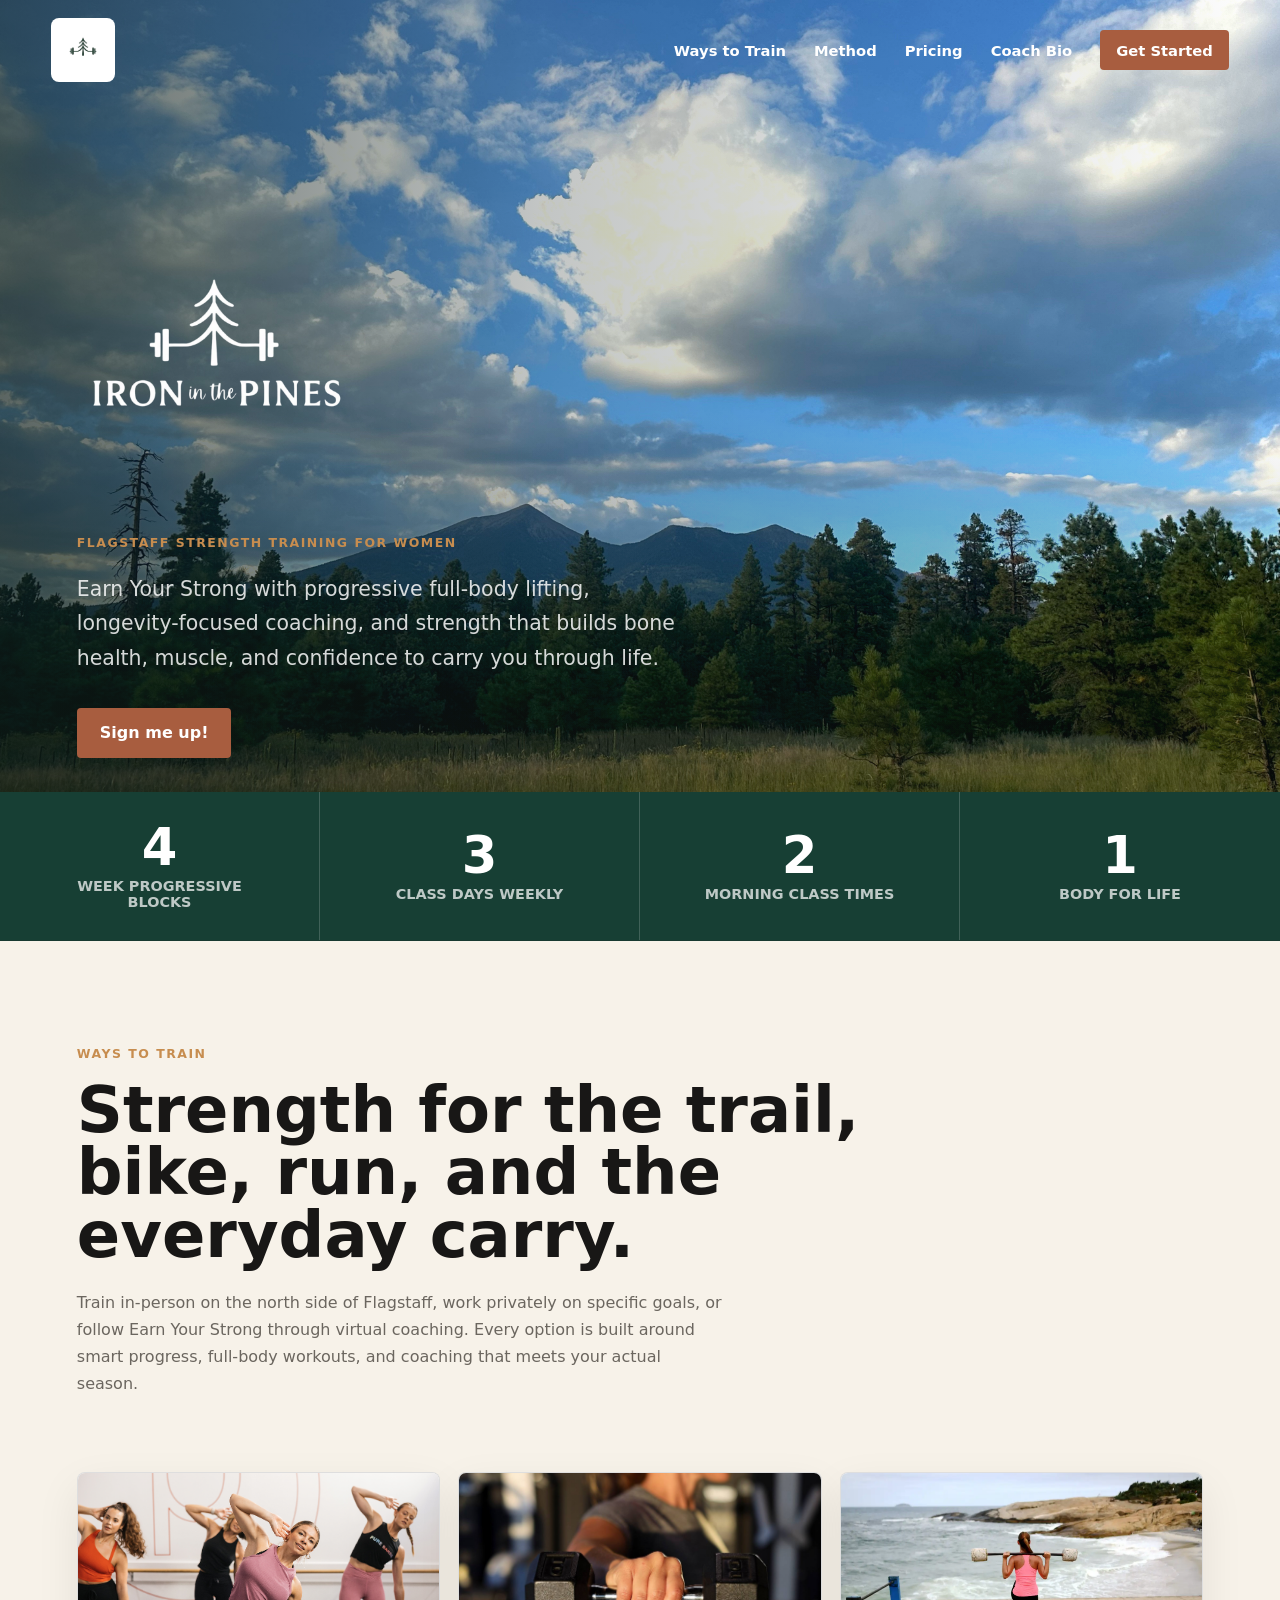
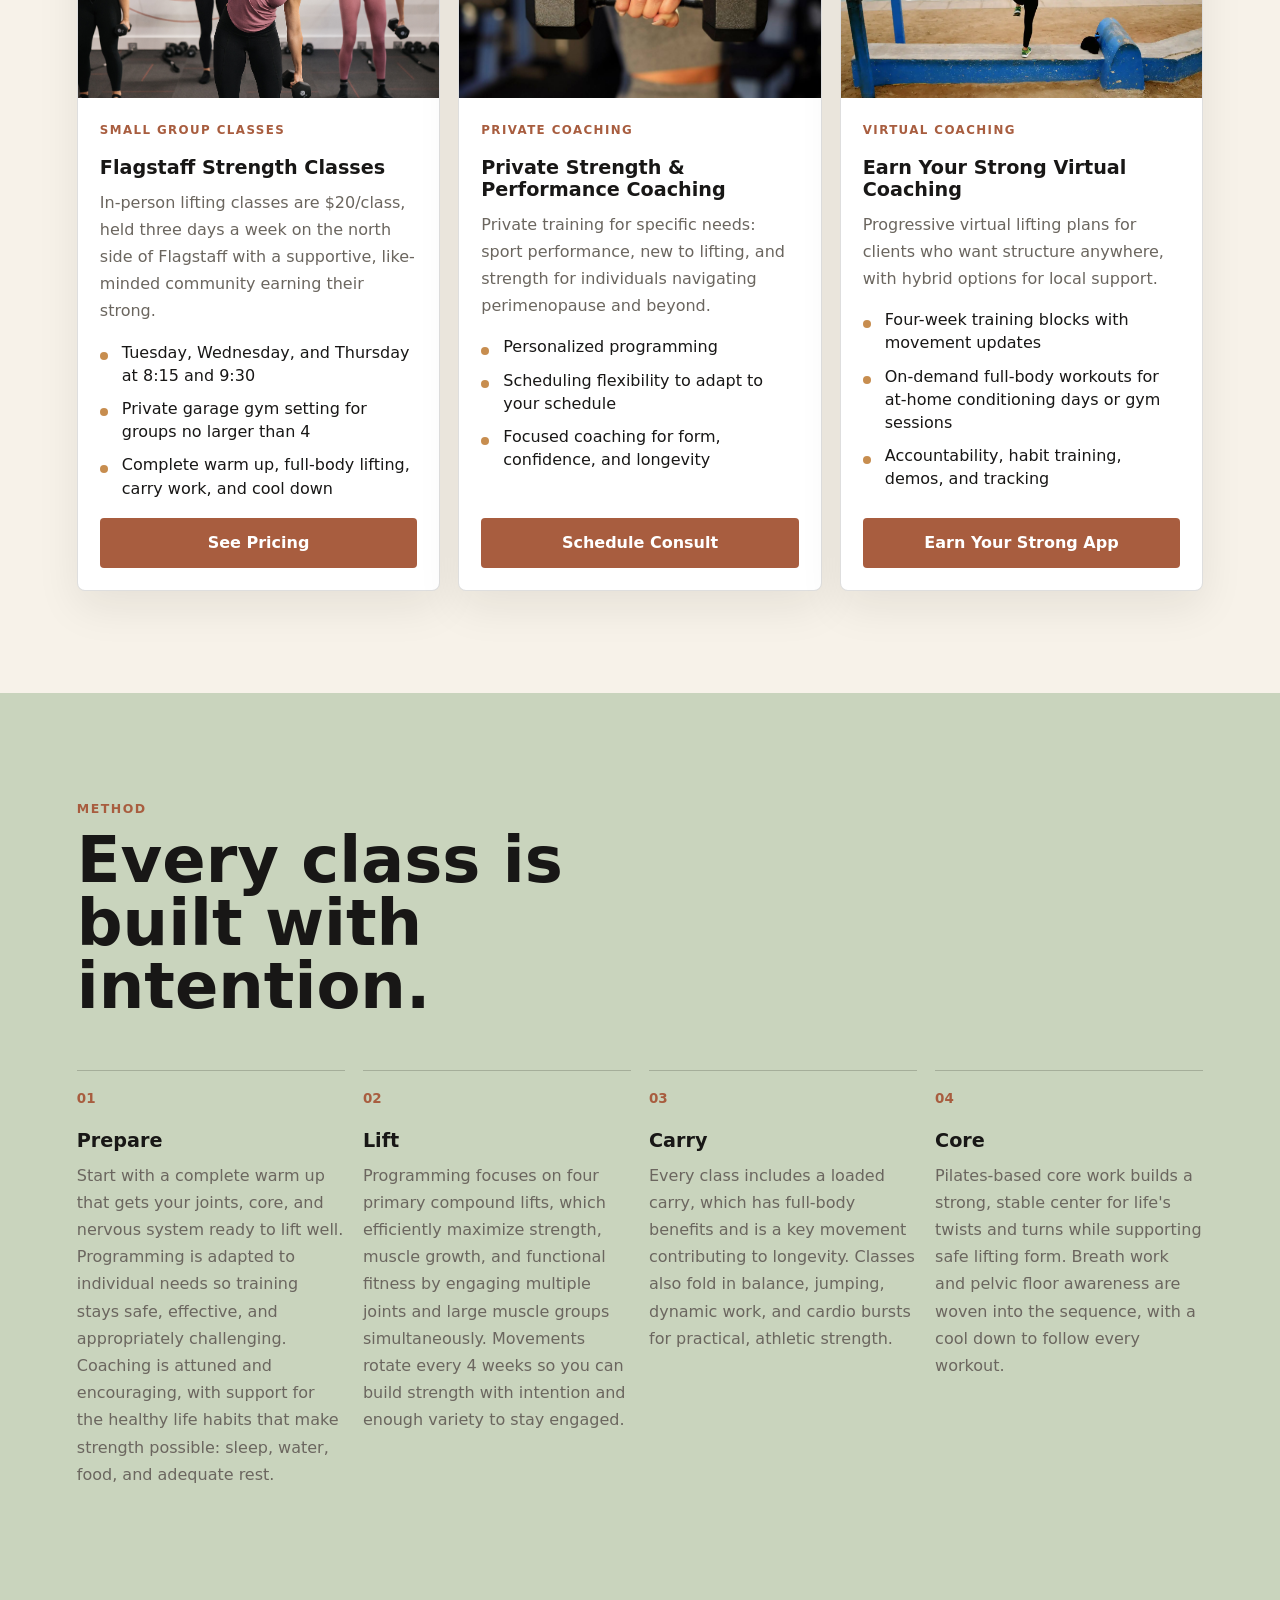
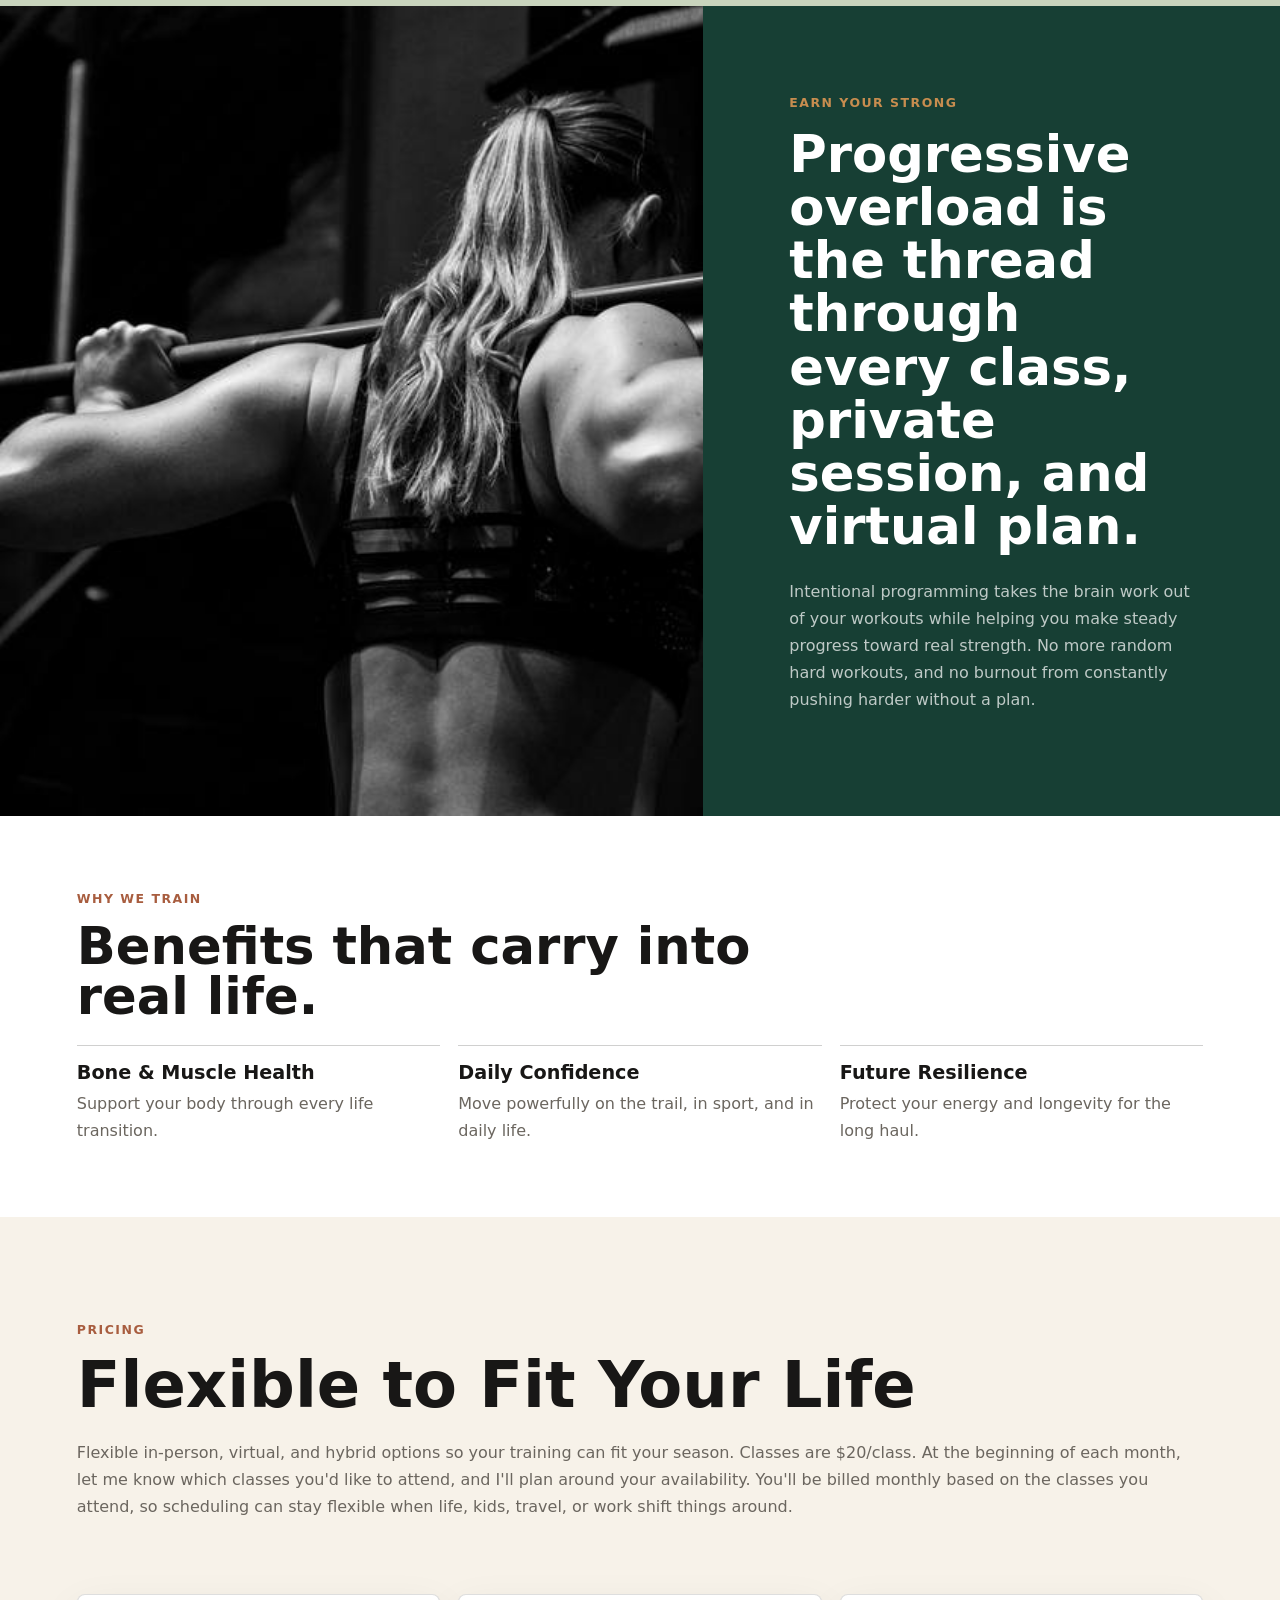
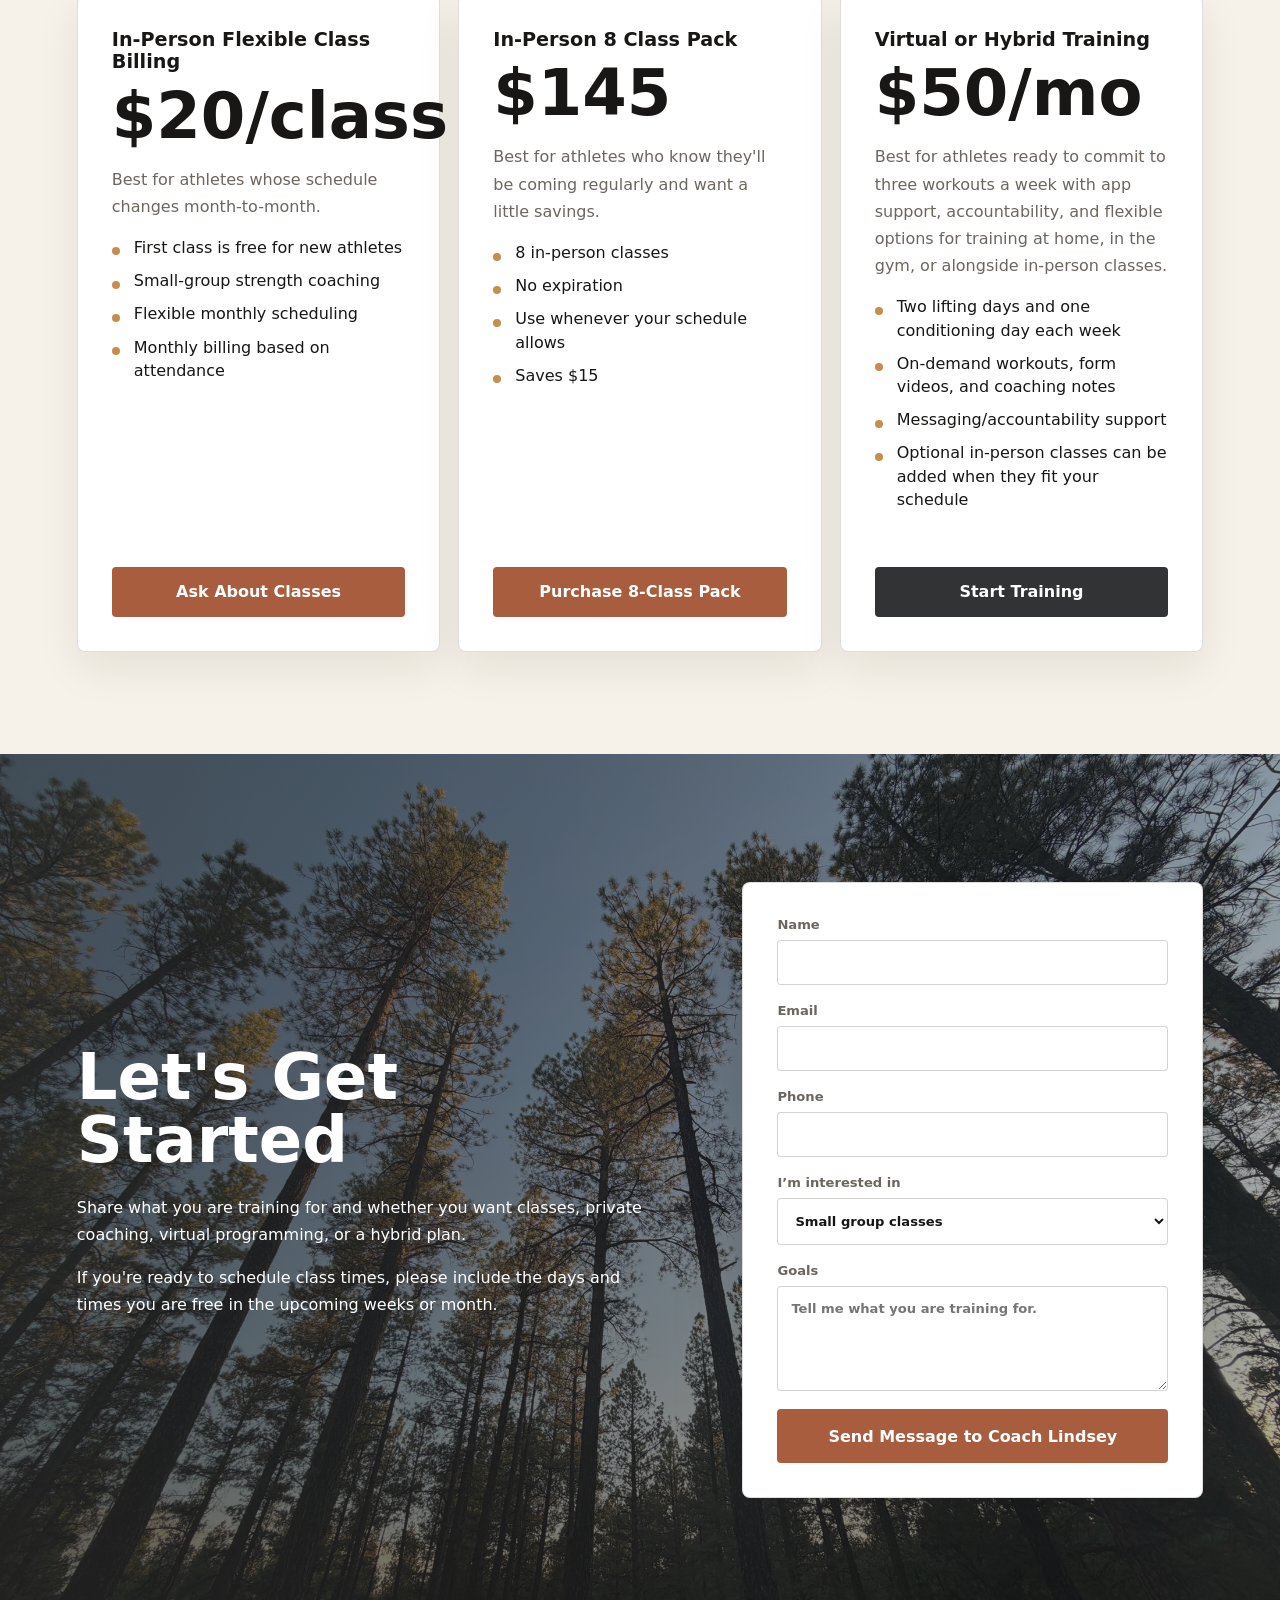
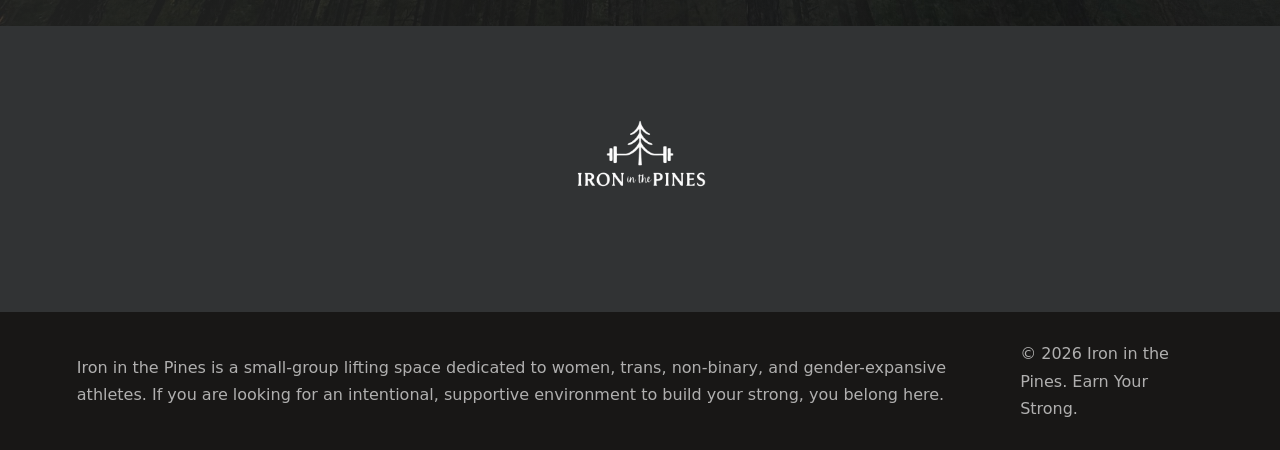
==== index.html @ dd068f37 "Add files via upload" ====
<!doctype html>
<html lang="en">
  <head>
    <meta charset="utf-8">
    <meta name="viewport" content="width=device-width, initial-scale=1">
    <title>Iron in the Pines | Earn Your Strong</title>
    <meta
      name="description"
      content="Flagstaff strength training for women, mountain bikers, runners, and outdoor athletes. In-person classes, private coaching, and Earn Your Strong virtual coaching."
    >
    <link rel="icon" type="image/png" href="assets/favicon-iron-pines.png">
    <link rel="apple-touch-icon" href="assets/favicon-iron-pines.png">
    <link rel="preconnect" href="https://images.unsplash.com">
    <link rel="stylesheet" href="styles.css?v=20260614-whytrain">
  </head>
  <body>
    <header class="site-header" data-header>
      <a class="brand" href="#home" aria-label="Iron in the Pines home">
        <img class="brand-logo" src="assets/iron-pines-icon-green.png" alt="Iron in the Pines">
      </a>
      <button class="nav-toggle" type="button" aria-label="Open navigation" aria-expanded="false" data-nav-toggle>
        <span></span>
        <span></span>
      </button>
      <nav class="site-nav" data-nav>
        <a href="#programs">Ways to Train</a>
        <a href="#method">Method</a>
        <a href="#pricing">Pricing</a>
        <a href="coach.html">Coach Bio</a>
        <a class="nav-cta" href="#contact">Get Started</a>
      </nav>
    </header>

    <main id="home">
      <section class="hero">
        <div class="hero-media" role="img" aria-label="Mt Humphreys and pine trees near Flagstaff"></div>
        <div class="hero-overlay"></div>
        <div class="hero-content">
          <h1 class="hero-wordmark">
            <img src="assets/iron-pines-full-white.png" alt="Iron in the Pines">
          </h1>
          <p class="eyebrow hero-tagline">Flagstaff Strength Training for Women</p>
          <p class="hero-copy">
            Earn Your Strong with progressive full-body lifting, longevity-focused coaching, and strength that builds bone health, muscle, and confidence to carry you through life.
          </p>
          <div class="hero-actions" aria-label="Primary actions">
            <a class="button button-primary" href="#contact">Sign me up!</a>
          </div>
        </div>
      </section>

      <section class="intro-band" aria-label="Training focus">
        <div>
          <span class="metric">4</span>
          <span class="metric-label">week progressive blocks</span>
        </div>
        <div>
          <span class="metric">3</span>
          <span class="metric-label">class days weekly</span>
        </div>
        <div>
          <span class="metric">2</span>
          <span class="metric-label">morning class times</span>
        </div>
        <div>
          <span class="metric">1</span>
          <span class="metric-label">body for life</span>
        </div>
      </section>

      <section class="section section-split" id="programs">
        <div class="section-copy">
          <p class="eyebrow">Ways to Train</p>
          <h2>Strength for the trail, bike, run, and the everyday carry.</h2>
          <p>
            Train in-person on the north side of Flagstaff, work privately on specific goals, or follow Earn Your Strong through virtual coaching. Every option is built around smart progress, full-body workouts, and coaching that meets your actual season.
          </p>
        </div>
        <div class="program-grid">
          <article class="program-card">
            <img class="image-small-class" src="assets/small-class.png" alt="Women doing a small group dumbbell strength class">
            <div class="program-card-body">
              <p class="program-type">Small group classes</p>
              <h3>Flagstaff Strength Classes</h3>
              <p>In-person lifting classes are $20/class, held three days a week on the north side of Flagstaff with a supportive, like-minded community earning their strong.</p>
              <ul>
                <li>Tuesday, Wednesday, and Thursday at 8:15 and 9:30</li>
                <li>Private garage gym setting for groups no larger than 4</li>
                <li>Complete warm up, full-body lifting, carry work, and cool down</li>
              </ul>
              <div class="card-actions">
                <a class="button button-primary" href="#pricing">See Pricing</a>
              </div>
            </div>
          </article>
          <article class="program-card">
            <img class="image-coaching" src="assets/woman-dumbbell.jpg" alt="Woman holding a dumbbell during strength training">
            <div class="program-card-body">
              <p class="program-type">Private coaching</p>
              <h3>Private Strength & Performance Coaching</h3>
              <p>Private training for specific needs: sport performance, new to lifting, and strength for individuals navigating perimenopause and beyond.</p>
              <ul>
                <li>Personalized programming</li>
                <li>Scheduling flexibility to adapt to your schedule</li>
                <li>Focused coaching for form, confidence, and longevity</li>
              </ul>
              <div class="card-actions">
                <a class="button button-primary" href="https://calendly.com/ironinthepines/30min">Schedule Consult</a>
              </div>
            </div>
          </article>
          <article class="program-card">
            <img class="image-virtual" src="assets/virtual-training.webp" alt="Woman doing a virtual strength workout outdoors">
            <div class="program-card-body">
              <p class="program-type">Virtual coaching</p>
              <h3>Earn Your Strong Virtual Coaching</h3>
              <p>Progressive virtual lifting plans for clients who want structure anywhere, with hybrid options for local support.</p>
              <ul>
                <li>Four-week training blocks with movement updates</li>
                <li>On-demand full-body workouts for at-home conditioning days or gym sessions</li>
                <li>Accountability, habit training, demos, and tracking</li>
              </ul>
              <div class="card-actions">
                <a class="button button-primary" href="https://package.everfit.io/PF368606">Earn Your Strong App</a>
              </div>
            </div>
          </article>
        </div>
      </section>

      <section class="section method-section" id="method">
        <div class="section-heading">
          <p class="eyebrow">Method</p>
          <h2>Every class is built with intention.</h2>
        </div>
        <div class="method-grid">
          <div class="method-item">
            <span>01</span>
            <h3>Prepare</h3>
            <p>Start with a complete warm up that gets your joints, core, and nervous system ready to lift well. Programming is adapted to individual needs so training stays safe, effective, and appropriately challenging. Coaching is attuned and encouraging, with support for the healthy life habits that make strength possible: sleep, water, food, and adequate rest.</p>
          </div>
          <div class="method-item">
            <span>02</span>
            <h3>Lift</h3>
            <p>Programming focuses on four primary compound lifts, which efficiently maximize strength, muscle growth, and functional fitness by engaging multiple joints and large muscle groups simultaneously. Movements rotate every 4 weeks so you can build strength with intention and enough variety to stay engaged.</p>
          </div>
          <div class="method-item">
            <span>03</span>
            <h3>Carry</h3>
            <p>Every class includes a loaded carry, which has full-body benefits and is a key movement contributing to longevity. Classes also fold in balance, jumping, dynamic work, and cardio bursts for practical, athletic strength.</p>
          </div>
          <div class="method-item">
            <span>04</span>
            <h3>Core</h3>
            <p>Pilates-based core work builds a strong, stable center for life's twists and turns while supporting safe lifting form. Breath work and pelvic floor awareness are woven into the sequence, with a cool down to follow every workout.</p>
          </div>
        </div>
      </section>

      <section class="quote-section" id="results">
        <div class="quote-image" role="img" aria-label="Woman lifting a barbell"></div>
        <div class="quote-copy">
          <p class="eyebrow">Earn Your Strong</p>
          <blockquote>
            Progressive overload is the thread through every class, private session, and virtual plan.
          </blockquote>
          <p class="quote-name">Intentional programming takes the brain work out of your workouts while helping you make steady progress toward real strength. No more random hard workouts, and no burnout from constantly pushing harder without a plan.</p>
        </div>
      </section>

      <section class="section details-section">
        <div class="section-heading">
          <p class="eyebrow">Why We Train</p>
          <h2>Benefits that carry into real life.</h2>
        </div>
        <div class="details-grid">
          <article>
            <h3>Bone & Muscle Health</h3>
            <p>Support your body through every life transition.</p>
          </article>
          <article>
            <h3>Daily Confidence</h3>
            <p>Move powerfully on the trail, in sport, and in daily life.</p>
          </article>
          <article>
            <h3>Future Resilience</h3>
            <p>Protect your energy and longevity for the long haul.</p>
          </article>
        </div>
      </section>

      <section class="pricing-section" id="pricing">
        <div class="pricing-copy">
          <p class="eyebrow">Pricing</p>
          <h2>Flexible to Fit Your Life</h2>
          <p>
            Flexible in-person, virtual, and hybrid options so your training can fit your season. Classes are $20/class. At the beginning of each month, let me know which classes you'd like to attend, and I'll plan around your availability. You'll be billed monthly based on the classes you attend, so scheduling can stay flexible when life, kids, travel, or work shift things around.
          </p>
        </div>
        <div class="pricing-grid">
          <article id="flexible-class-billing">
            <h3>In-Person Flexible Class Billing</h3>
            <p class="price">$20/class</p>
            <p>Best for athletes whose schedule changes month-to-month.</p>
            <ul>
              <li>First class is free for new athletes</li>
              <li>Small-group strength coaching</li>
              <li>Flexible monthly scheduling</li>
              <li>Monthly billing based on attendance</li>
            </ul>
            <a class="button button-primary" href="#contact">Ask About Classes</a>
          </article>
          <article id="stripe-8-pack">
            <h3>In-Person 8 Class Pack</h3>
            <p class="price">$145</p>
            <p>Best for athletes who know they'll be coming regularly and want a little savings.</p>
            <ul>
              <li>8 in-person classes</li>
              <li>No expiration</li>
              <li>Use whenever your schedule allows</li>
              <li>Saves $15</li>
            </ul>
            <a class="button button-primary" href="https://buy.stripe.com/7sYcN6fqAdhqcjS46ygrS03">Purchase 8-Class Pack</a>
          </article>
          <article id="virtual-training">
            <h3>Virtual or Hybrid Training</h3>
            <p class="price">$50/mo</p>
            <p>Best for athletes ready to commit to three workouts a week with app support, accountability, and flexible options for training at home, in the gym, or alongside in-person classes.</p>
            <ul>
              <li>Two lifting days and one conditioning day each week</li>
              <li>On-demand workouts, form videos, and coaching notes</li>
              <li>Messaging/accountability support</li>
              <li>Optional in-person classes can be added when they fit your schedule</li>
            </ul>
            <a class="button button-dark" href="https://package.everfit.io/PF368606">Start Training</a>
          </article>
        </div>
      </section>

      <section class="contact-section" id="contact">
        <div class="contact-copy">
          <h2>Let's Get Started</h2>
          <p>
            Share what you are training for and whether you want classes, private coaching, virtual programming, or a hybrid plan.
          </p>
          <p>
            If you're ready to schedule class times, please include the days and times you are free in the upcoming weeks or month.
          </p>
        </div>
        <form class="contact-form" action="https://formsubmit.co/ironinthepines@gmail.com" method="post">
          <input type="hidden" name="_subject" value="New Iron in the Pines inquiry">
          <input type="hidden" name="_template" value="table">
          <input type="hidden" name="_captcha" value="false">
          <input type="hidden" name="_next" value="http://ironinthepines.com/#contact">
          <input type="text" name="_honey" autocomplete="off" tabindex="-1" aria-hidden="true" class="form-honey">
          <label>
            Name
            <input name="name" type="text" autocomplete="name" required>
          </label>
          <label>
            Email
            <input name="email" type="email" autocomplete="email" required>
          </label>
          <label>
            Phone
            <input name="phone" type="tel" autocomplete="tel">
          </label>
          <label>
            I’m interested in
            <select name="program">
              <option>Small group classes</option>
              <option>Private sport-specific training</option>
              <option>Earn Your Strong virtual coaching</option>
              <option>Hybrid support</option>
            </select>
          </label>
          <label>
            Goals
            <textarea name="goals" rows="5" placeholder="Tell me what you are training for."></textarea>
          </label>
          <button class="button button-primary" type="submit">Send Message to Coach Lindsey</button>
        </form>
      </section>

      <section class="brand-band" aria-label="Iron in the Pines">
        <img src="assets/iron-pines-full-white.png" alt="Iron in the Pines">
      </section>
    </main>

    <footer class="site-footer">
      <p class="footer-inclusion-statement">Iron in the Pines is a small-group lifting space dedicated to women, trans, non-binary, and gender-expansive athletes. If you are looking for an intentional, supportive environment to build your strong, you belong here.</p>
      <p>&copy; <span data-year></span> Iron in the Pines. Earn Your Strong.</p>
    </footer>

    <script src="script.js"></script>
  </body>
</html>
---- styles.css ----
:root {
  --ink: #181716;
  --iron: #313334;
  --muted: #6b665f;
  --paper: #f7f2e9;
  --cream: #e9ddcc;
  --rust: #a85d3f;
  --pine: #173f34;
  --moss: #c9d4bd;
  --needle: #7e8f64;
  --gold: #c78d4f;
  --line: rgba(24, 23, 22, 0.14);
  --shadow: 0 22px 70px rgba(24, 23, 22, 0.18);
  font-family: Inter, ui-sans-serif, system-ui, -apple-system, BlinkMacSystemFont, "Segoe UI", sans-serif;
}

* {
  box-sizing: border-box;
}

html {
  scroll-behavior: smooth;
}

body {
  margin: 0;
  color: var(--ink);
  background: var(--paper);
}

body.nav-open {
  overflow: hidden;
}

img {
  display: block;
  max-width: 100%;
}

a {
  color: inherit;
  text-decoration: none;
}

.site-header {
  position: fixed;
  z-index: 20;
  top: 0;
  right: 0;
  left: 0;
  display: flex;
  align-items: center;
  justify-content: space-between;
  gap: 24px;
  padding: 18px clamp(18px, 4vw, 56px);
  color: #fff;
  transition: background 180ms ease, color 180ms ease, box-shadow 180ms ease;
}

.site-header.is-scrolled,
.site-header.nav-active,
.site-header-solid {
  color: var(--ink);
  background: rgba(247, 242, 233, 0.94);
  box-shadow: 0 12px 35px rgba(23, 21, 19, 0.08);
  backdrop-filter: blur(16px);
}

.brand {
  display: inline-flex;
  align-items: center;
  justify-content: center;
  width: 64px;
  height: 64px;
  border: 1px solid rgba(255, 255, 255, 0.86);
  border-radius: 8px;
  background: #fff;
  min-width: 0;
}

.brand-logo {
  width: 56px;
  height: 56px;
  object-fit: contain;
}

.site-nav {
  display: flex;
  align-items: center;
  gap: 28px;
  font-size: 0.92rem;
  font-weight: 750;
}

.site-nav a {
  position: relative;
}

.site-nav a::after {
  position: absolute;
  right: 0;
  bottom: -8px;
  left: 0;
  height: 2px;
  background: currentColor;
  content: "";
  transform: scaleX(0);
  transform-origin: left;
  transition: transform 160ms ease;
}

.site-nav a:hover::after {
  transform: scaleX(1);
}

.site-nav .nav-cta {
  min-height: 40px;
  display: inline-flex;
  align-items: center;
  justify-content: center;
  border-radius: 4px;
  padding: 0 16px;
  color: #fff;
  background: var(--rust);
}

.site-nav .nav-cta::after {
  display: none;
}

.site-nav .nav-cta:hover {
  background: #8f4f36;
}

.nav-toggle {
  display: none;
  width: 44px;
  height: 44px;
  align-items: center;
  justify-content: center;
  border: 1px solid currentColor;
  border-radius: 50%;
  color: inherit;
  background: transparent;
}

.nav-toggle span {
  position: absolute;
  width: 18px;
  height: 2px;
  background: currentColor;
  transition: transform 160ms ease;
}

.nav-toggle span:first-child {
  transform: translateY(-4px);
}

.nav-toggle span:last-child {
  transform: translateY(4px);
}

.nav-open .nav-toggle span:first-child {
  transform: rotate(45deg);
}

.nav-open .nav-toggle span:last-child {
  transform: rotate(-45deg);
}

.hero {
  position: relative;
  min-height: 88svh;
  display: grid;
  align-items: end;
  overflow: hidden;
  padding: 172px clamp(20px, 6vw, 92px) 34px;
  color: #fff;
}

.hero-media,
.hero-overlay {
  position: absolute;
  inset: 0;
}

.hero-media {
  background-image: url("assets/mt-humphreys.jpeg");
  background-position: center 36%;
  background-size: cover;
  filter: brightness(1.12) saturate(1.2) contrast(1.04);
  transform: scale(1.02);
}

.hero-overlay {
  background:
    linear-gradient(90deg, rgba(13, 28, 24, 0.68) 0%, rgba(20, 31, 28, 0.26) 42%, rgba(20, 31, 28, 0) 100%),
    linear-gradient(0deg, rgba(20, 31, 28, 0.34) 0%, rgba(20, 31, 28, 0) 48%);
}

.hero-content {
  position: relative;
  width: min(760px, 100%);
}

.eyebrow {
  margin: 0 0 14px;
  color: var(--gold);
  font-size: 0.78rem;
  font-weight: 850;
  letter-spacing: 0.12em;
  text-transform: uppercase;
}

h1,
h2,
h3,
p {
  margin-top: 0;
}

h1,
h2 {
  line-height: 0.98;
  letter-spacing: 0;
}

h1 {
  max-width: 820px;
  margin-bottom: 24px;
  font-size: clamp(2.8rem, 6.4vw, 5.6rem);
}

.hero-wordmark {
  width: min(720px, 94vw);
  margin: 18px 0 -6px -28px;
  line-height: 1;
}

.hero-wordmark img {
  width: 100%;
  max-height: 330px;
  object-fit: contain;
  object-position: left center;
}

.hero-tagline {
  margin-bottom: 18px;
}

h2 {
  margin-bottom: 22px;
  font-size: clamp(2.3rem, 5vw, 4.8rem);
}

h3 {
  margin-bottom: 10px;
  font-size: 1.2rem;
  line-height: 1.15;
}

p {
  color: var(--muted);
  line-height: 1.7;
}

.hero-copy {
  max-width: 610px;
  color: rgba(255, 255, 255, 0.83);
  font-size: clamp(1.08rem, 2vw, 1.28rem);
}

.hero-actions {
  display: flex;
  flex-wrap: wrap;
  gap: 14px;
  margin-top: 32px;
}

.button {
  display: inline-flex;
  min-height: 50px;
  align-items: center;
  justify-content: center;
  border: 1px solid transparent;
  border-radius: 4px;
  padding: 0 22px;
  font-family: inherit;
  font-size: 1rem;
  font-weight: 850;
  line-height: 1.2;
  transition: transform 160ms ease, background 160ms ease, border-color 160ms ease;
}

.button:hover {
  transform: translateY(-2px);
}

.button-primary {
  color: #fff;
  background: var(--rust);
}

.button-primary:hover {
  background: #8f4f36;
}

.button-secondary {
  color: #fff;
  border-color: rgba(255, 255, 255, 0.54);
  background: rgba(255, 255, 255, 0.1);
}

.button-dark {
  color: #fff;
  background: var(--iron);
}

.button-dark:hover {
  background: #202223;
}

.intro-band {
  display: grid;
  grid-template-columns: repeat(4, 1fr);
  border-bottom: 1px solid var(--line);
  background: var(--pine);
  color: #fff;
}

.intro-band > div {
  min-height: 148px;
  display: flex;
  align-items: center;
  flex-direction: column;
  justify-content: center;
  border-right: 1px solid rgba(255, 255, 255, 0.18);
  padding: 26px clamp(20px, 4vw, 58px);
  text-align: center;
}

.intro-band > div:last-child {
  border-right: 0;
}

.metric {
  display: block;
  margin-bottom: 4px;
  font-size: clamp(2rem, 4vw, 3.4rem);
  font-weight: 900;
  line-height: 1;
}

.metric-label {
  color: rgba(255, 255, 255, 0.72);
  font-size: 0.9rem;
  font-weight: 750;
  text-transform: uppercase;
}

.section {
  padding: clamp(58px, 8vw, 104px) clamp(20px, 6vw, 92px);
}

.section-split {
  display: grid;
  grid-template-columns: 1fr;
  gap: clamp(32px, 5vw, 58px);
  align-items: start;
}

.section-copy {
  max-width: 920px;
}

.section-copy p,
.section-heading p {
  max-width: 650px;
}

.program-grid {
  display: grid;
  grid-template-columns: repeat(3, minmax(0, 1fr));
  gap: 18px;
}

.program-card {
  display: flex;
  flex-direction: column;
  overflow: hidden;
  border: 1px solid var(--line);
  border-radius: 8px;
  background: #fff;
  box-shadow: 0 16px 44px rgba(23, 21, 19, 0.08);
}

.program-card img {
  width: 100%;
  aspect-ratio: 16 / 10;
  object-fit: cover;
}

.image-small-class {
  object-position: center 42%;
}

.image-coaching {
  object-position: center 30%;
}

.image-virtual {
  object-position: center 55%;
}

.program-card-body {
  flex: 1;
  min-height: 420px;
  display: flex;
  flex-direction: column;
  padding: 22px;
}

.program-card p {
  margin-bottom: 16px;
}

.program-type {
  color: var(--rust);
  font-size: 0.74rem;
  font-weight: 900;
  letter-spacing: 0.12em;
  text-transform: uppercase;
}

ul {
  display: grid;
  gap: 10px;
  margin: 0;
  padding: 0;
  list-style: none;
}

.card-actions {
  display: grid;
  gap: 10px;
  margin-top: auto;
  padding-top: 18px;
}

.card-actions .button {
  width: 100%;
}

.pricing-section {
  display: grid;
  gap: clamp(32px, 5vw, 58px);
  padding: clamp(58px, 8vw, 104px) clamp(20px, 6vw, 92px);
}

li {
  position: relative;
  padding-left: 22px;
  color: var(--ink);
  line-height: 1.45;
}

li::before {
  position: absolute;
  top: 0.72em;
  left: 0;
  width: 8px;
  height: 8px;
  border-radius: 50%;
  background: var(--gold);
  content: "";
}

.method-section {
  background: var(--moss);
}

.section-heading {
  display: grid;
  grid-template-columns: minmax(0, 0.82fr) minmax(0, 1fr);
  gap: 34px;
  align-items: end;
  margin-bottom: 30px;
}

.section-heading .eyebrow {
  grid-column: 1 / -1;
  margin-bottom: -24px;
  color: var(--rust);
}

.method-grid,
.details-grid {
  display: grid;
  grid-template-columns: repeat(4, minmax(0, 1fr));
  gap: 18px;
}

.details-grid {
  grid-template-columns: repeat(3, minmax(0, 1fr));
}

.method-item,
.details-grid article {
  border-top: 1px solid rgba(23, 21, 19, 0.2);
  padding-top: 20px;
}

.method-item span {
  display: block;
  margin-bottom: 24px;
  color: var(--rust);
  font-size: 0.84rem;
  font-weight: 900;
}

.quote-section {
  display: grid;
  grid-template-columns: minmax(0, 1fr) minmax(320px, 0.82fr);
  min-height: 560px;
  background: var(--pine);
  color: #fff;
}

.quote-image {
  min-height: 360px;
  background-image: url("assets/earn-your-strong.jpeg");
  background-position: center;
  background-size: cover;
}

.quote-copy {
  display: flex;
  flex-direction: column;
  justify-content: center;
  padding: clamp(40px, 7vw, 86px);
}

blockquote {
  margin: 0 0 24px;
  font-size: clamp(2rem, 4vw, 4rem);
  font-weight: 850;
  line-height: 1.04;
}

.quote-name {
  color: rgba(255, 255, 255, 0.72);
}

.details-section {
  background: #fff;
}

.details-section {
  padding-top: clamp(42px, 6vw, 72px);
  padding-bottom: clamp(42px, 6vw, 72px);
}

.details-section .section-heading {
  display: block;
  margin-bottom: 24px;
}

.details-section .section-heading .eyebrow {
  margin-bottom: 12px;
}

.details-section h2 {
  max-width: 760px;
  font-size: clamp(2rem, 4vw, 3.6rem);
}

.details-section .details-grid article {
  padding-top: 16px;
}

.details-section .details-grid h3 {
  margin-bottom: 6px;
}

.details-section .details-grid p {
  margin-bottom: 0;
}

.pricing-section {
  background: var(--paper);
}

.pricing-section p {
  color: var(--muted);
}

.pricing-section .eyebrow {
  color: var(--rust);
}

.pricing-copy {
  max-width: 1120px;
}

.pricing-grid {
  display: grid;
  grid-template-columns: repeat(3, minmax(0, 1fr));
  gap: 18px;
}

.pricing-grid article {
  display: flex;
  flex-direction: column;
  border: 1px solid var(--line);
  border-radius: 8px;
  padding: clamp(24px, 4vw, 34px);
  background: #fff;
  box-shadow: 0 16px 44px rgba(23, 21, 19, 0.08);
}

.pricing-grid article .button {
  width: 100%;
  margin-top: auto;
}

#virtual-training .button {
  margin-top: 56px;
}

.pricing-note {
  max-width: 720px;
  margin: 0;
  color: var(--muted);
  font-weight: 750;
}

.price {
  margin-bottom: 18px;
  color: var(--ink) !important;
  font-size: clamp(2.6rem, 5vw, 4.4rem);
  font-weight: 900;
  line-height: 1;
}

.package-label {
  margin-bottom: 18px;
  color: var(--rust) !important;
  font-size: clamp(1.45rem, 2.2vw, 2rem);
  font-weight: 900;
  line-height: 1.05;
}

.contact-section {
  display: grid;
  grid-template-columns: minmax(0, 0.9fr) minmax(320px, 0.72fr);
  gap: clamp(36px, 7vw, 96px);
  padding: clamp(70px, 10vw, 132px) clamp(20px, 6vw, 92px);
  background:
    linear-gradient(90deg, rgba(41, 42, 41, 0.76), rgba(41, 42, 41, 0.4)),
    url("assets/bottom-pines.jpg") center 44% / cover;
}

.contact-copy {
  align-self: center;
}

.contact-copy .eyebrow,
.contact-copy h2,
.contact-copy p {
  color: #fff;
}

.contact-form {
  display: grid;
  gap: 18px;
  border: 1px solid var(--line);
  border-radius: 8px;
  padding: clamp(22px, 4vw, 34px);
  background: #fff;
  box-shadow: var(--shadow);
}

.form-honey {
  position: absolute;
  left: -9999px;
}

label {
  display: grid;
  gap: 8px;
  color: var(--muted);
  font-size: 0.82rem;
  font-weight: 850;
}

input,
select,
textarea {
  width: 100%;
  border: 1px solid rgba(23, 21, 19, 0.18);
  border-radius: 4px;
  padding: 14px 13px;
  color: var(--ink);
  background: #fff;
  font: inherit;
}

textarea {
  resize: vertical;
}

input:focus,
select:focus,
textarea:focus {
  outline: 3px solid rgba(207, 150, 93, 0.28);
  border-color: var(--gold);
}

.contact-form .button {
  width: 100%;
  min-height: 54px;
  border: 0;
  cursor: pointer;
  font-size: 1rem;
}

.brand-band {
  position: relative;
  min-height: 240px;
  display: grid;
  place-items: center;
  overflow: hidden;
  padding: clamp(34px, 5vw, 58px) 20px;
  background: var(--iron);
}

.brand-band img {
  position: relative;
  z-index: 1;
  width: min(360px, 72vw);
  max-height: 170px;
  object-fit: contain;
}

.bio-hero {
  display: grid;
  grid-template-columns: minmax(0, 0.95fr) minmax(300px, 0.6fr);
  gap: clamp(34px, 7vw, 92px);
  align-items: center;
  padding: 150px clamp(20px, 6vw, 92px) clamp(70px, 9vw, 118px);
  background: var(--paper);
}

.bio-copy {
  max-width: 860px;
}

.bio-copy h1 {
  color: var(--ink);
}

.bio-copy p {
  max-width: 760px;
  font-size: clamp(1.08rem, 2vw, 1.35rem);
}

.bio-photo-slot {
  min-height: 520px;
  display: grid;
  place-items: center;
  border: 1px solid rgba(24, 23, 22, 0.16);
  border-radius: 8px;
  background-image: url("assets/coach-lindsey.jpg");
  background-position: center 34%;
  background-size: cover;
  box-shadow: var(--shadow);
}

.bio-section {
  padding: clamp(60px, 8vw, 110px) clamp(20px, 6vw, 92px);
  background: #fff;
}

.bio-columns {
  display: grid;
  grid-template-columns: repeat(2, minmax(0, 1fr));
  gap: clamp(28px, 6vw, 74px);
}

.bio-columns article {
  border-top: 1px solid var(--line);
  padding-top: 24px;
}

.bio-columns h2 {
  font-size: clamp(2rem, 4vw, 3.6rem);
}

.bio-feature {
  display: grid;
  place-items: center;
  padding: clamp(70px, 9vw, 126px) clamp(20px, 6vw, 92px);
  background: var(--moss);
}

.bio-feature > div {
  max-width: 920px;
}

.bio-feature blockquote {
  color: var(--ink);
}

.bio-feature .button {
  margin-top: 20px;
}

.coach-gallery {
  display: grid;
  grid-template-columns: repeat(5, minmax(0, 1fr));
  gap: 8px;
  padding: 8px;
  background: var(--iron);
}

.coach-gallery img {
  width: 100%;
  aspect-ratio: 1 / 1;
  object-fit: cover;
  border-radius: 4px;
}

.site-footer {
  display: flex;
  align-items: center;
  justify-content: space-between;
  gap: 18px;
  padding: 28px clamp(20px, 6vw, 92px);
  background: var(--ink);
  color: #fff;
}

.site-footer p {
  margin: 0;
  color: rgba(255, 255, 255, 0.66);
}

.site-footer div {
  display: flex;
  gap: 18px;
  font-weight: 800;
}

@media (max-width: 980px) {
  .section-split,
  .section-heading,
  .quote-section,
  .contact-section,
  .pricing-section,
  .bio-hero,
  .bio-columns {
    grid-template-columns: 1fr;
  }

  .bio-photo-slot {
    min-height: 420px;
  }

  .section-copy {
    position: static;
  }

  .quote-section {
    min-height: auto;
  }

  .quote-image {
    order: 2;
  }

  .program-grid,
  .method-grid {
    grid-template-columns: 1fr;
  }

  .program-card-body {
    min-height: auto;
  }
}

@media (max-width: 760px) {
  .site-header {
    padding: 14px 18px;
  }

  .brand {
    width: 58px;
    height: 58px;
  }

  .brand-logo {
    width: 50px;
    height: 50px;
  }

  .nav-toggle {
    display: inline-flex;
  }

  .site-nav {
    position: fixed;
    top: 68px;
    right: 12px;
    left: 12px;
    display: grid;
    gap: 0;
    border: 1px solid var(--line);
    border-radius: 8px;
    padding: 10px;
    color: var(--ink);
    background: rgba(251, 248, 243, 0.98);
    box-shadow: var(--shadow);
    opacity: 0;
    pointer-events: none;
    transform: translateY(-10px);
    transition: opacity 160ms ease, transform 160ms ease;
  }

  .site-nav.is-open {
    opacity: 1;
    pointer-events: auto;
    transform: translateY(0);
  }

  .site-nav a {
    border-radius: 4px;
    padding: 15px 12px;
  }

  .site-nav .nav-cta {
    min-height: 48px;
    padding: 0 12px;
  }

  .site-nav a:hover {
    background: var(--cream);
  }

  .site-nav a::after {
    display: none;
  }

  .hero {
    min-height: 86svh;
    padding: 118px 20px 54px;
  }

  .hero-media {
    background-position: 67% center;
  }

  .hero-overlay {
    background:
      linear-gradient(90deg, rgba(14, 14, 12, 0.88) 0%, rgba(14, 14, 12, 0.62) 100%),
      linear-gradient(0deg, rgba(14, 14, 12, 0.74) 0%, rgba(14, 14, 12, 0) 56%);
  }

  .hero-actions,
  .site-footer {
    align-items: stretch;
    flex-direction: column;
  }

  .button {
    width: 100%;
  }

  .pricing-grid article .button {
    margin-top: 28px;
  }

  #virtual-training .button {
    margin-top: 34px;
  }

  .intro-band,
  .method-grid,
  .details-grid,
  .pricing-grid,
  .coach-gallery {
    grid-template-columns: 1fr;
  }

  .coach-gallery img {
    aspect-ratio: 4 / 3;
  }

  .bio-hero {
    padding-top: 110px;
  }

  .bio-photo-slot {
    min-height: 320px;
  }

  .intro-band > div {
    min-height: 118px;
    border-right: 0;
    border-bottom: 1px solid rgba(255, 255, 255, 0.18);
  }

  .intro-band > div:last-child {
    border-bottom: 0;
  }

  .section-heading .eyebrow {
    margin-bottom: 0;
  }

  .method-item span {
    margin-bottom: 28px;
  }
}

@media (prefers-reduced-motion: reduce) {
  *,
  *::before,
  *::after {
    scroll-behavior: auto !important;
    transition-duration: 0.001ms !important;
    animation-duration: 0.001ms !important;
  }
}
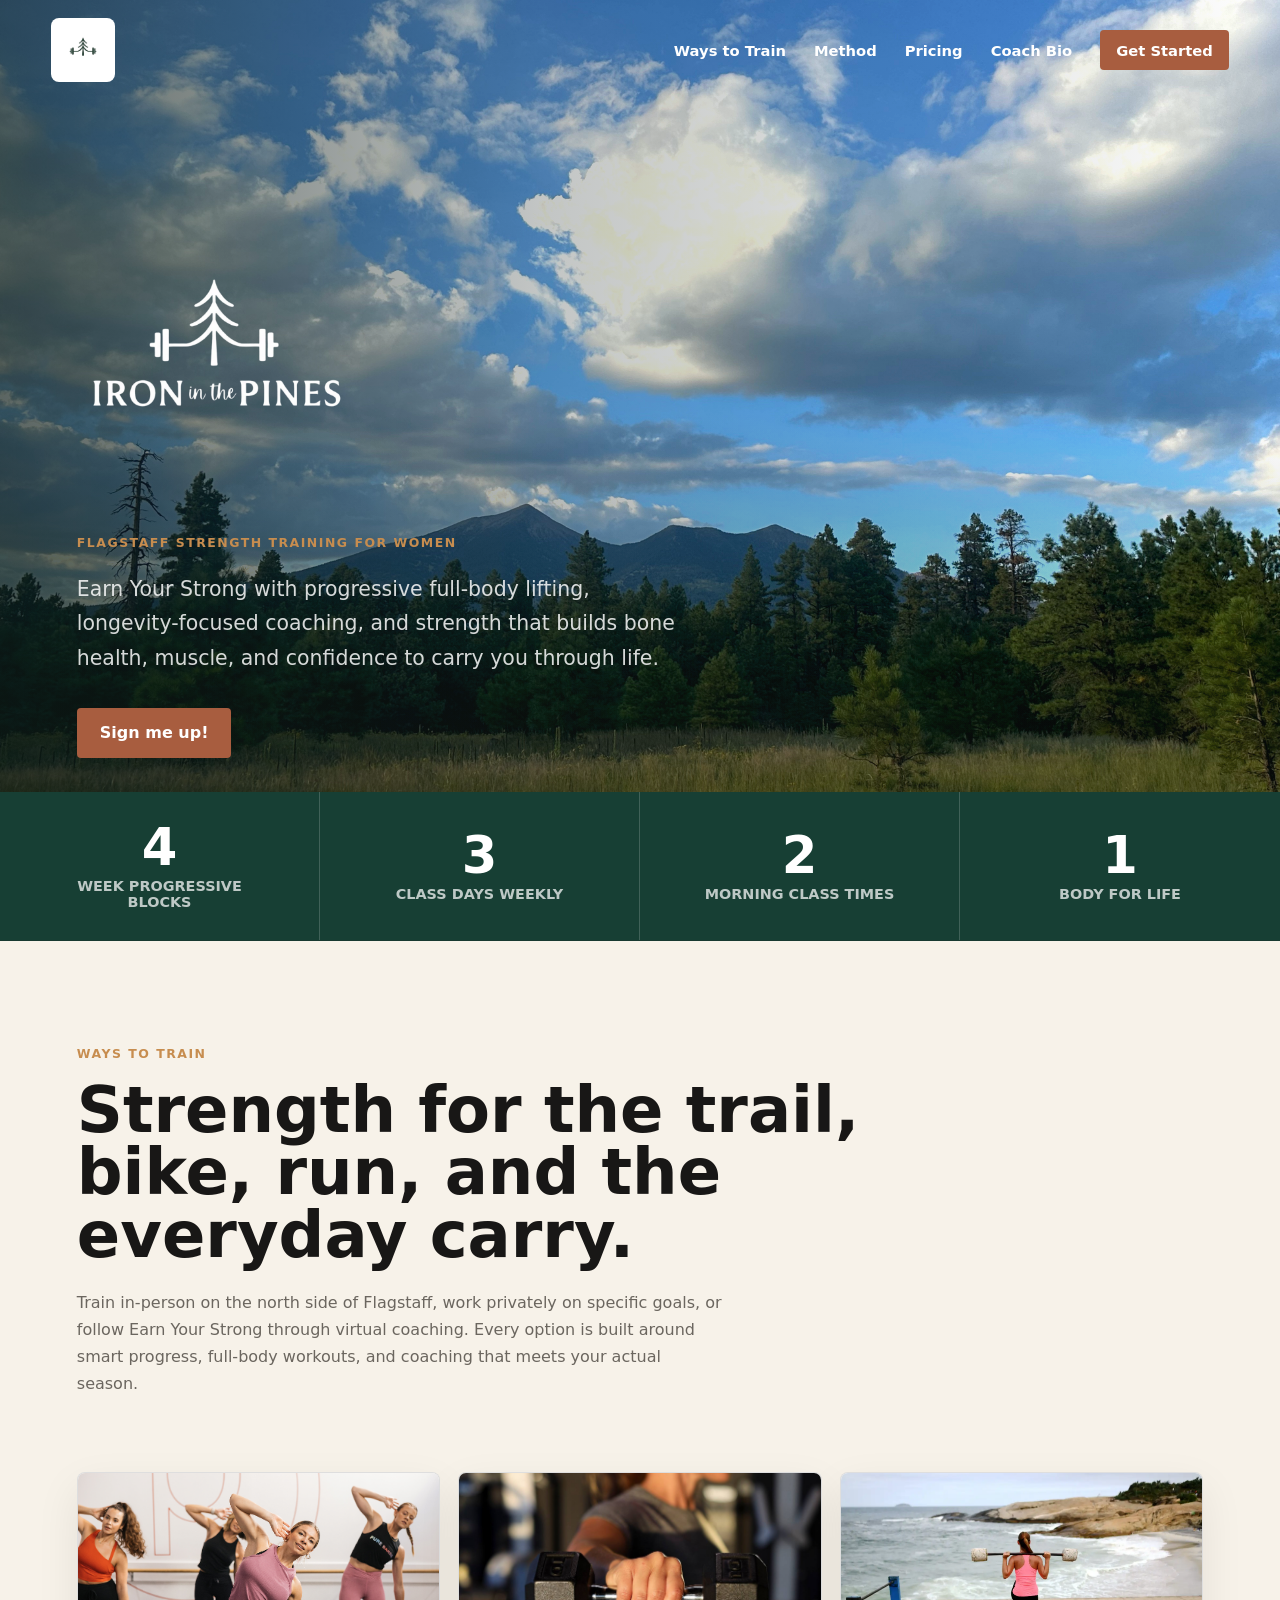
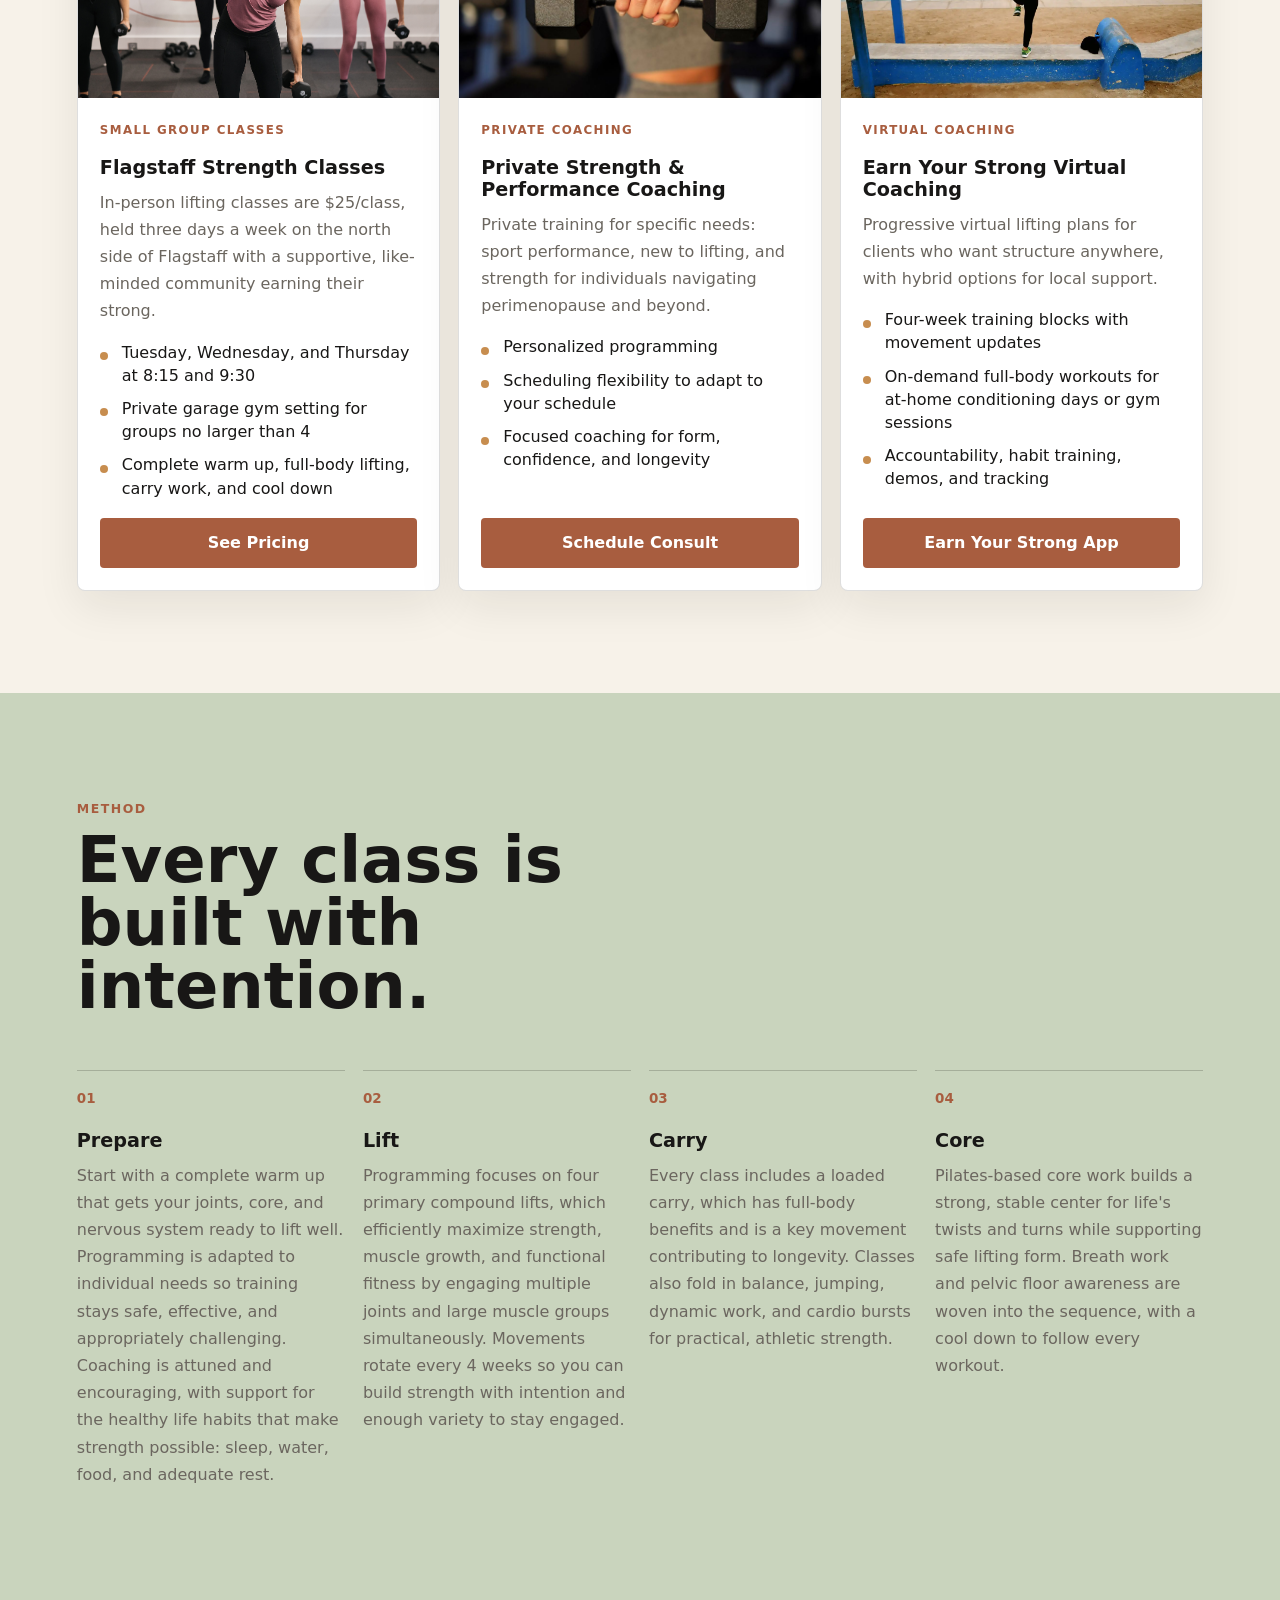
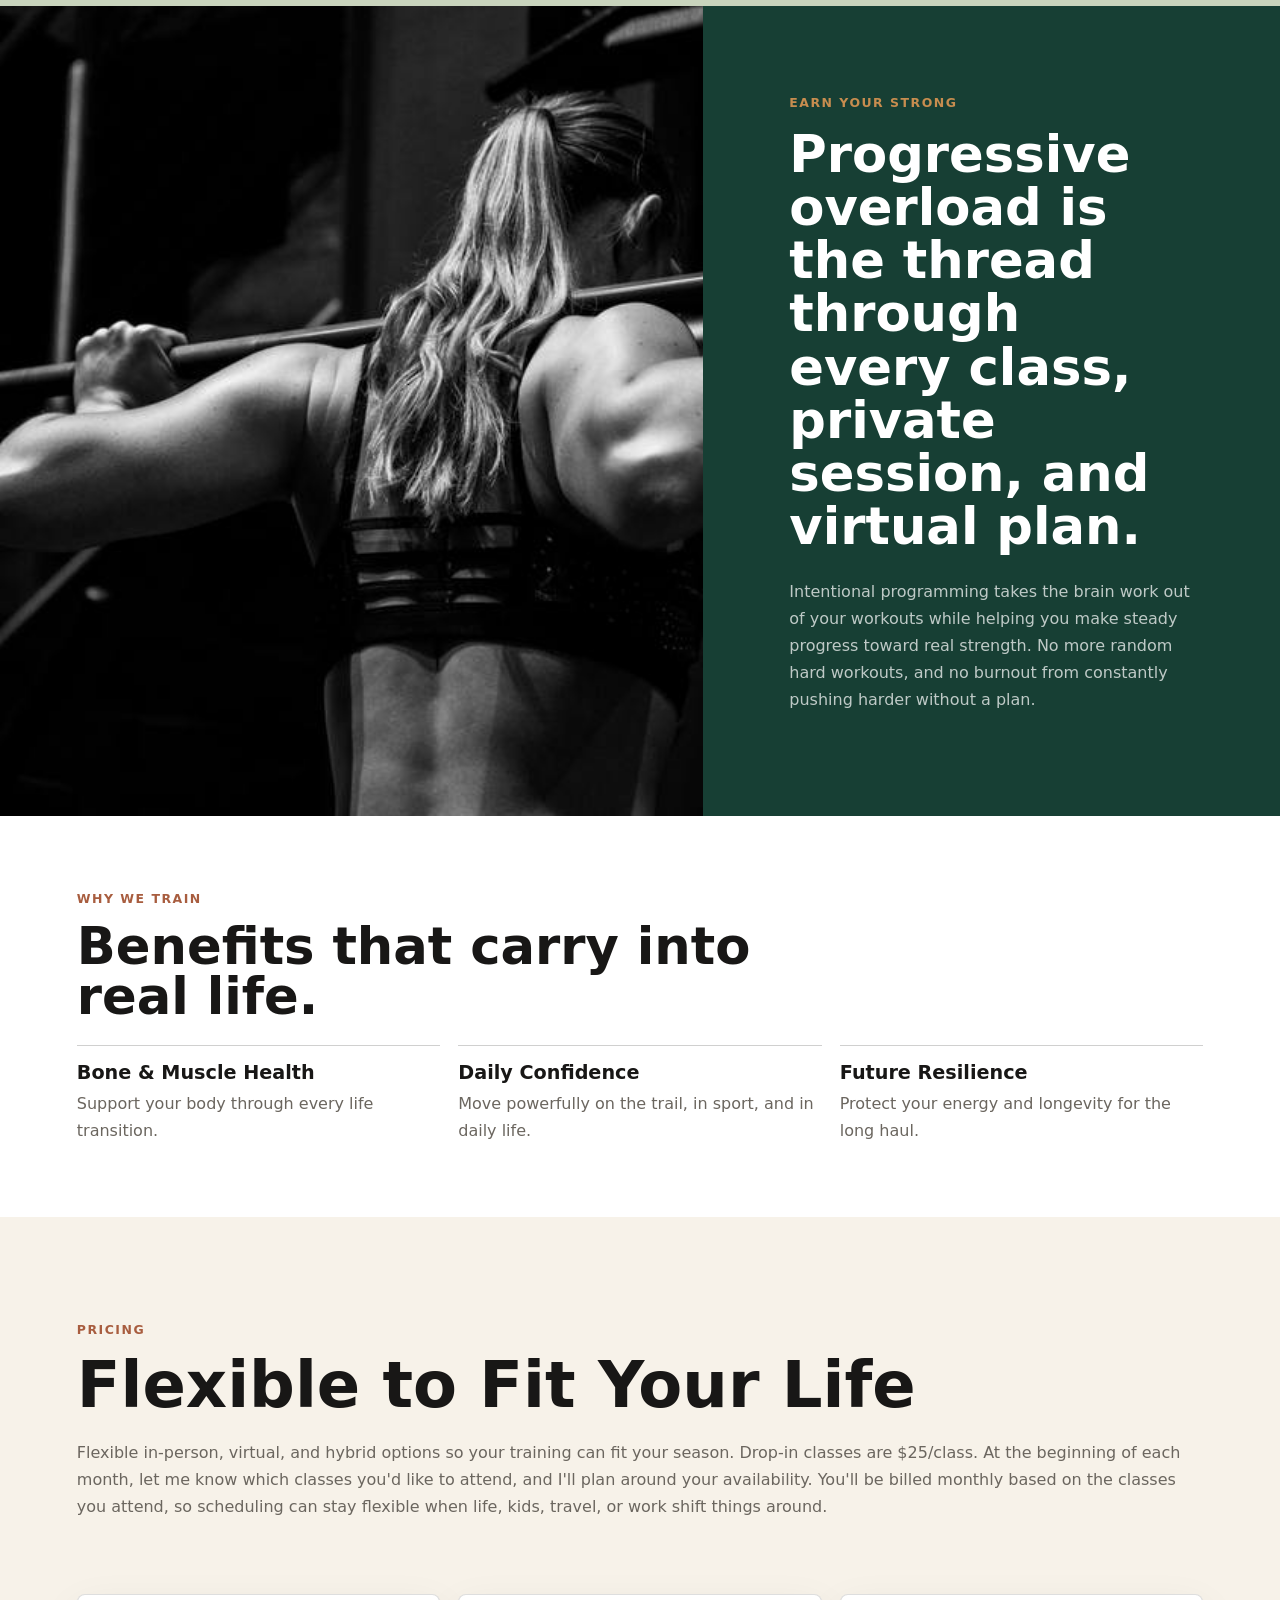
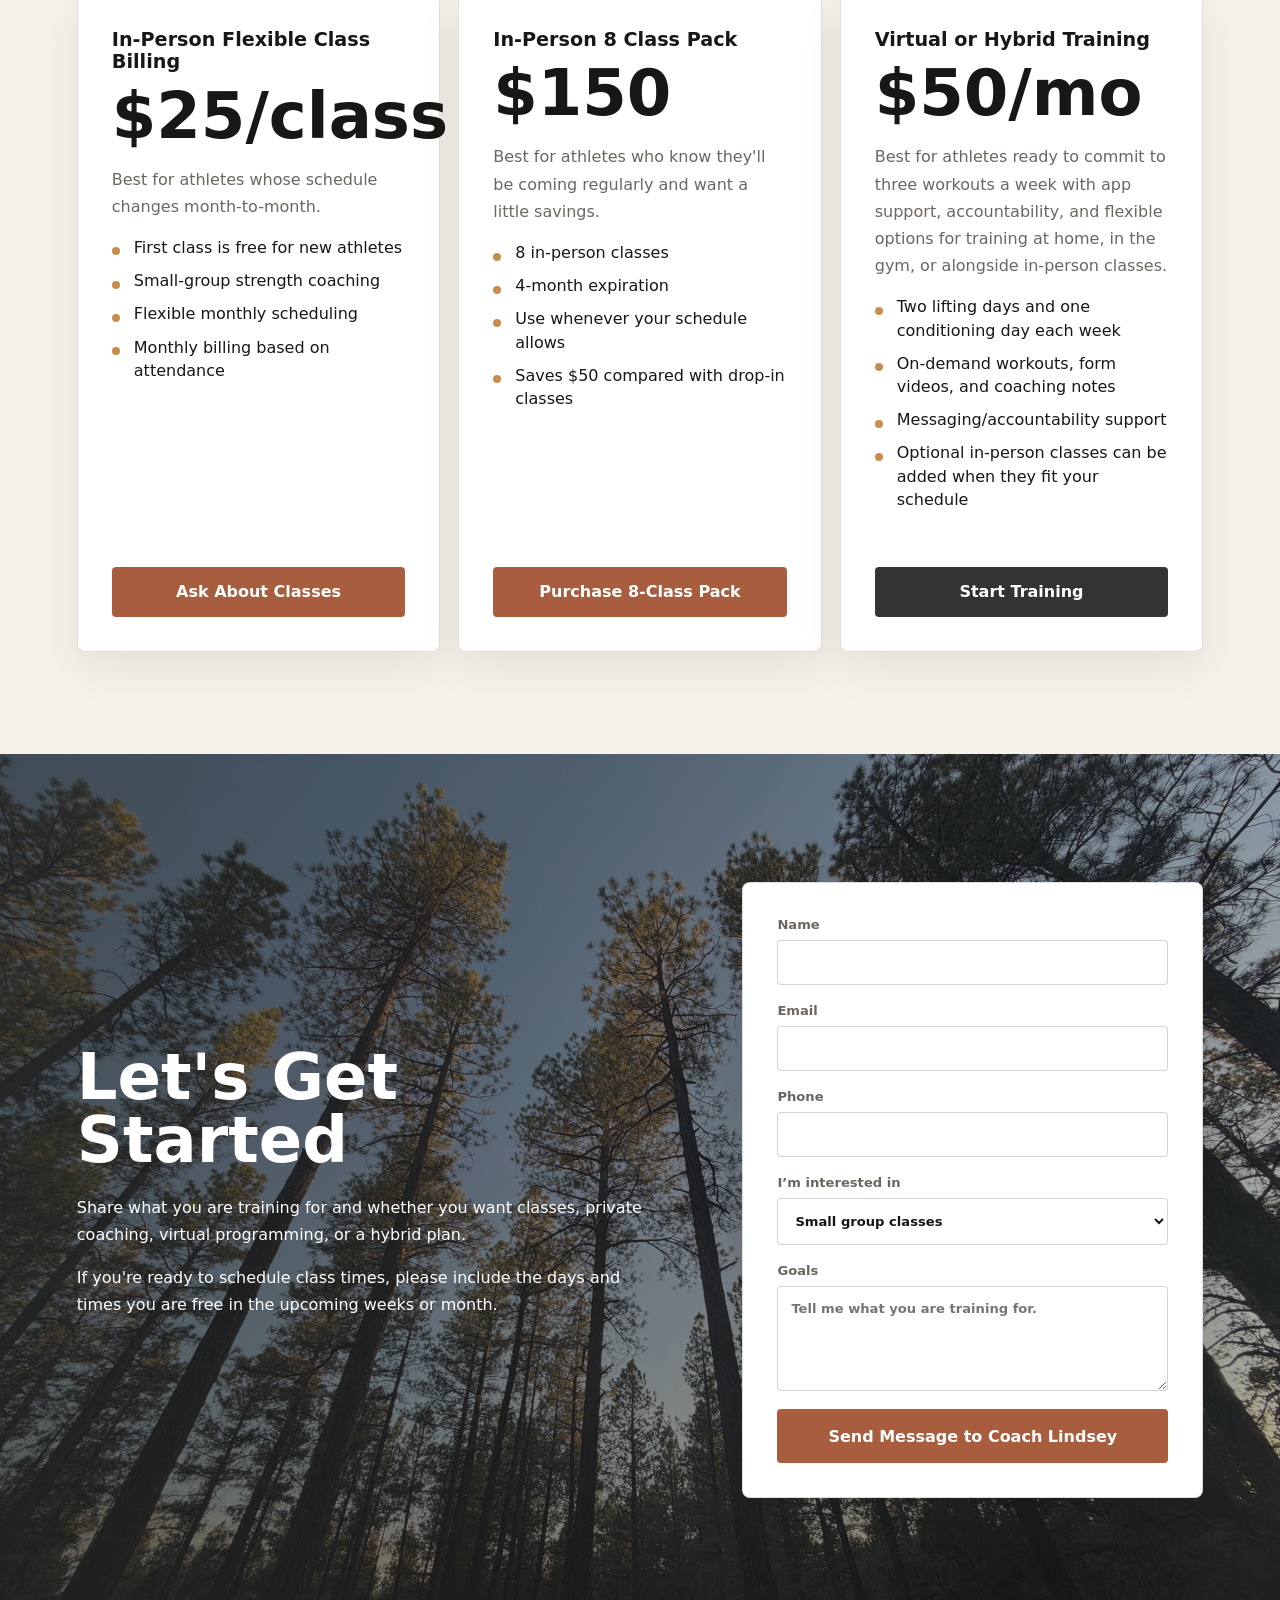
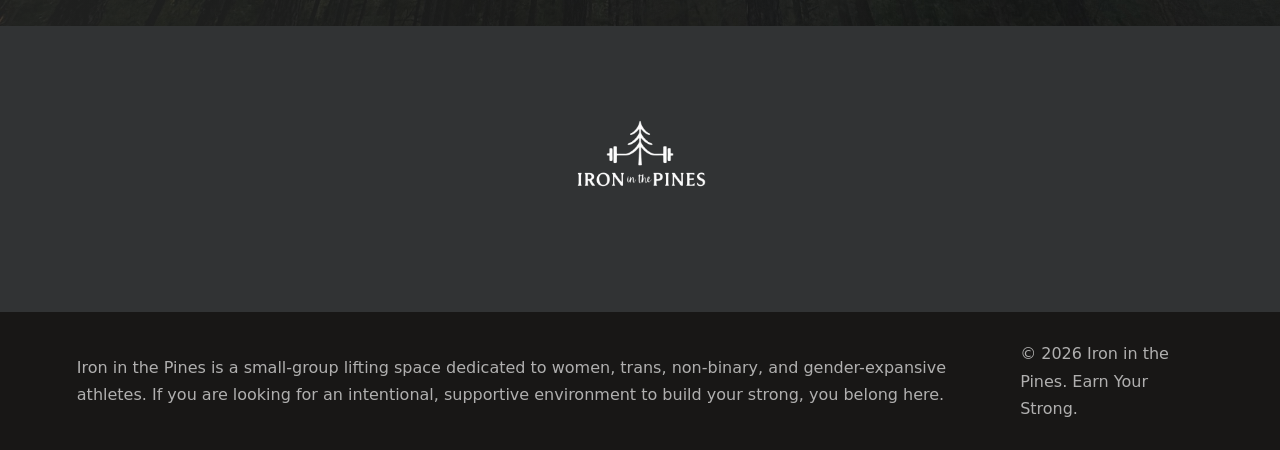
==== commit 908d1ad0: "Add files via upload" ====
--- a/index.html
+++ b/index.html
@@ -8,8 +8,20 @@
       name="description"
       content="Flagstaff strength training for women, mountain bikers, runners, and outdoor athletes. In-person classes, private coaching, and Earn Your Strong virtual coaching."
     >
-    <link rel="icon" type="image/png" href="assets/favicon-iron-pines.png">
-    <link rel="apple-touch-icon" href="assets/favicon-iron-pines.png">
+    <meta property="og:type" content="website">
+    <meta property="og:title" content="Iron in the Pines | Earn Your Strong">
+    <meta property="og:description" content="Flagstaff strength training for women. Small-group lifting, private coaching, and virtual strength programming.">
+    <meta property="og:url" content="https://ironinthepines.com/">
+    <meta property="og:image" content="https://ironinthepines.com/assets/social-preview.jpg">
+    <meta property="og:image:width" content="1200">
+    <meta property="og:image:height" content="1200">
+    <meta name="twitter:card" content="summary_large_image">
+    <meta name="twitter:title" content="Iron in the Pines | Earn Your Strong">
+    <meta name="twitter:description" content="Flagstaff strength training for women. Small-group lifting, private coaching, and virtual strength programming.">
+    <meta name="twitter:image" content="https://ironinthepines.com/assets/social-preview.jpg">
+    <link rel="icon" href="/favicon.ico" sizes="any">
+    <link rel="icon" type="image/png" sizes="32x32" href="/favicon-32x32.png">
+    <link rel="apple-touch-icon" sizes="180x180" href="/apple-touch-icon.png">
     <link rel="preconnect" href="https://images.unsplash.com">
     <link rel="stylesheet" href="styles.css?v=20260614-whytrain">
   </head>
@@ -82,7 +94,7 @@
             <div class="program-card-body">
               <p class="program-type">Small group classes</p>
               <h3>Flagstaff Strength Classes</h3>
-              <p>In-person lifting classes are $20/class, held three days a week on the north side of Flagstaff with a supportive, like-minded community earning their strong.</p>
+              <p>In-person lifting classes are $25/class, held three days a week on the north side of Flagstaff with a supportive, like-minded community earning their strong.</p>
               <ul>
                 <li>Tuesday, Wednesday, and Thursday at 8:15 and 9:30</li>
                 <li>Private garage gym setting for groups no larger than 4</li>
@@ -194,13 +206,13 @@
           <p class="eyebrow">Pricing</p>
           <h2>Flexible to Fit Your Life</h2>
           <p>
-            Flexible in-person, virtual, and hybrid options so your training can fit your season. Classes are $20/class. At the beginning of each month, let me know which classes you'd like to attend, and I'll plan around your availability. You'll be billed monthly based on the classes you attend, so scheduling can stay flexible when life, kids, travel, or work shift things around.
+            Flexible in-person, virtual, and hybrid options so your training can fit your season. Drop-in classes are $25/class. At the beginning of each month, let me know which classes you'd like to attend, and I'll plan around your availability. You'll be billed monthly based on the classes you attend, so scheduling can stay flexible when life, kids, travel, or work shift things around.
           </p>
         </div>
         <div class="pricing-grid">
           <article id="flexible-class-billing">
             <h3>In-Person Flexible Class Billing</h3>
-            <p class="price">$20/class</p>
+            <p class="price">$25/class</p>
             <p>Best for athletes whose schedule changes month-to-month.</p>
             <ul>
               <li>First class is free for new athletes</li>
@@ -212,13 +224,13 @@
           </article>
           <article id="stripe-8-pack">
             <h3>In-Person 8 Class Pack</h3>
-            <p class="price">$145</p>
+            <p class="price">$150</p>
             <p>Best for athletes who know they'll be coming regularly and want a little savings.</p>
             <ul>
               <li>8 in-person classes</li>
-              <li>No expiration</li>
+              <li>4-month expiration</li>
               <li>Use whenever your schedule allows</li>
-              <li>Saves $15</li>
+              <li>Saves $50 compared with drop-in classes</li>
             </ul>
             <a class="button button-primary" href="https://buy.stripe.com/7sYcN6fqAdhqcjS46ygrS03">Purchase 8-Class Pack</a>
           </article>
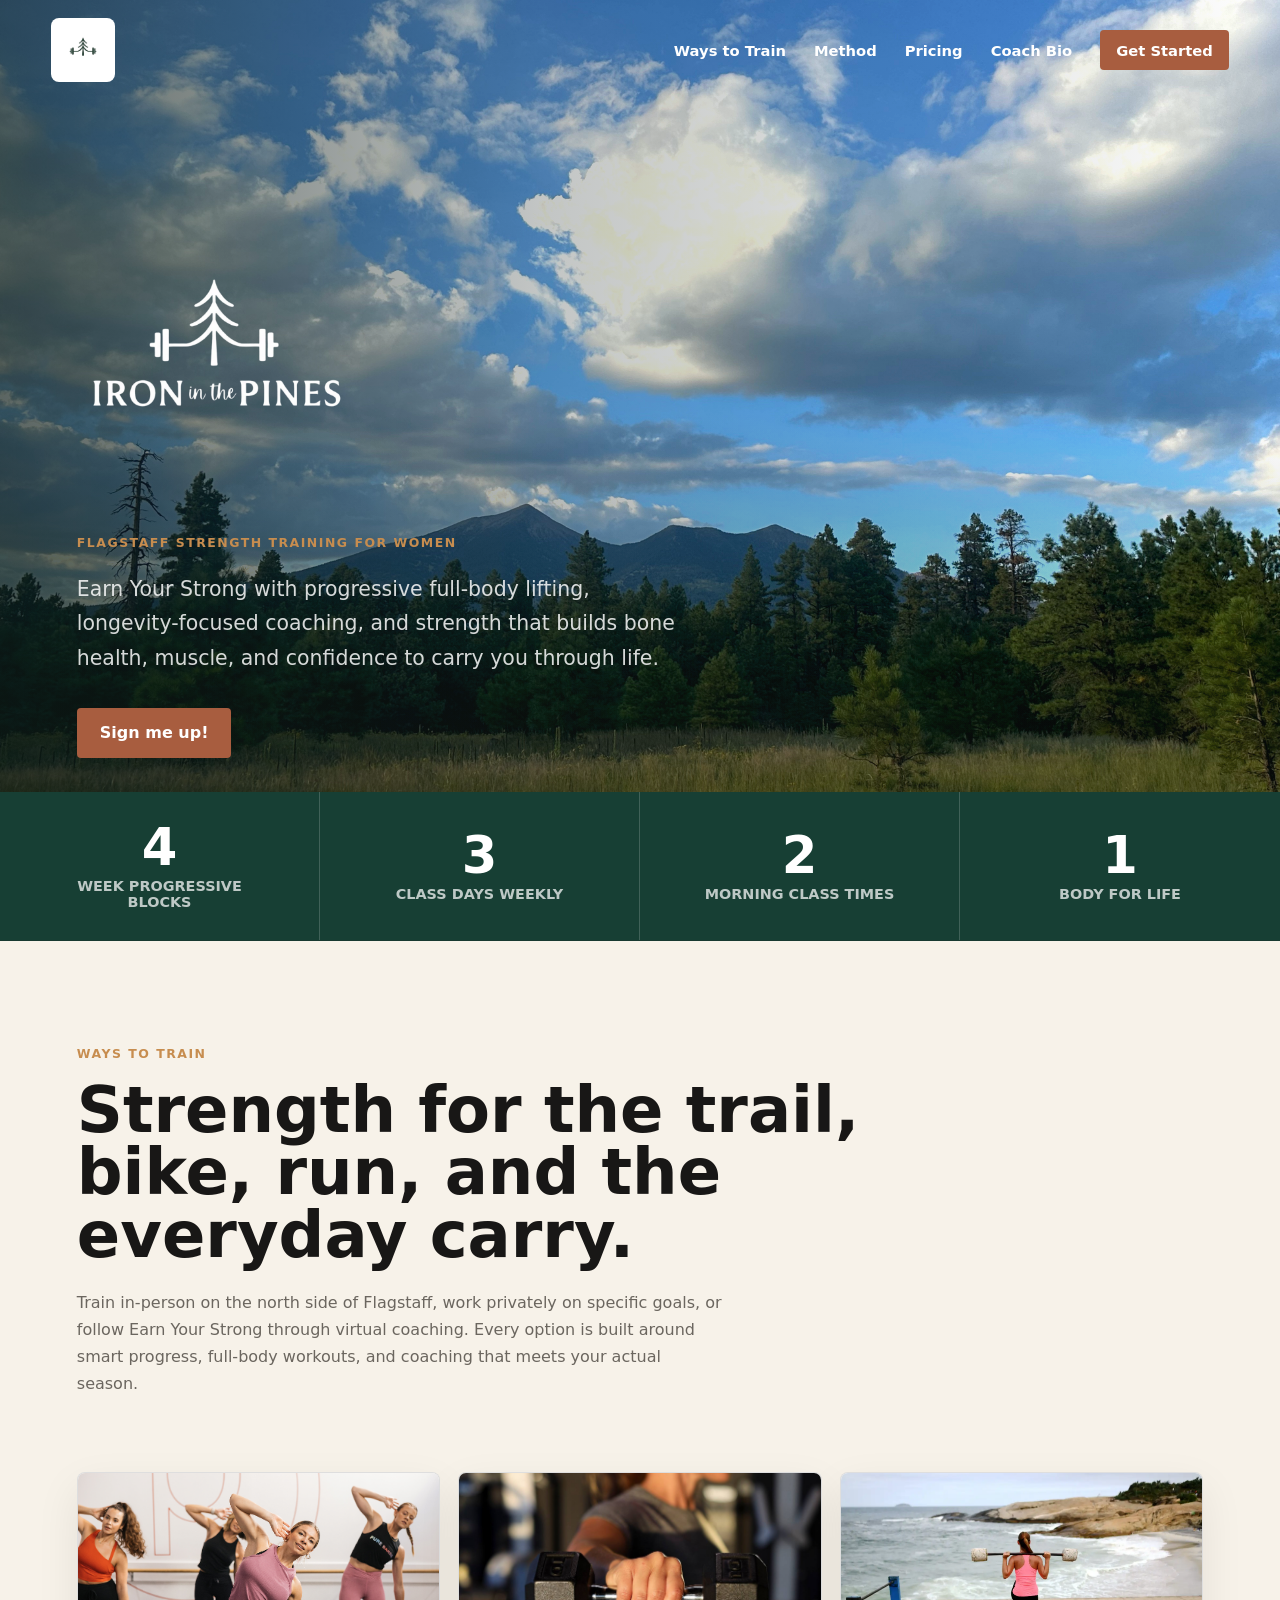
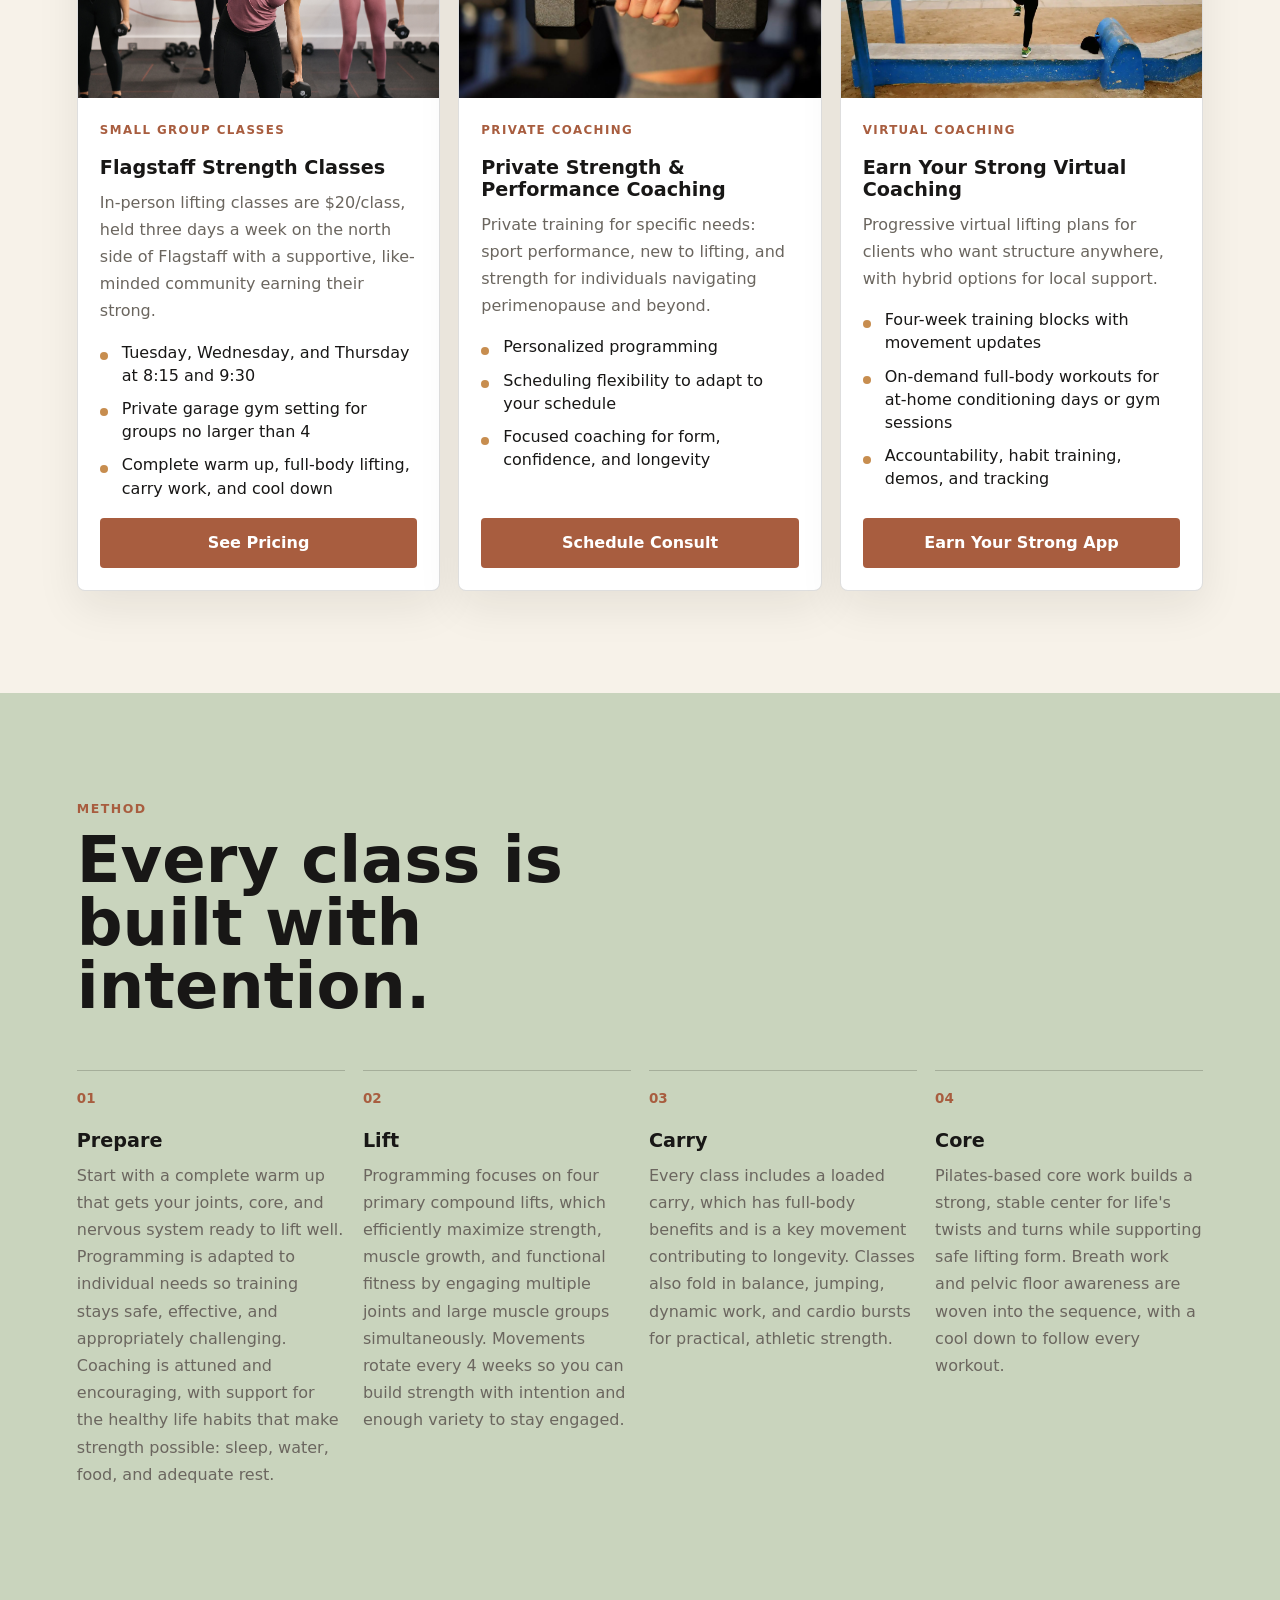
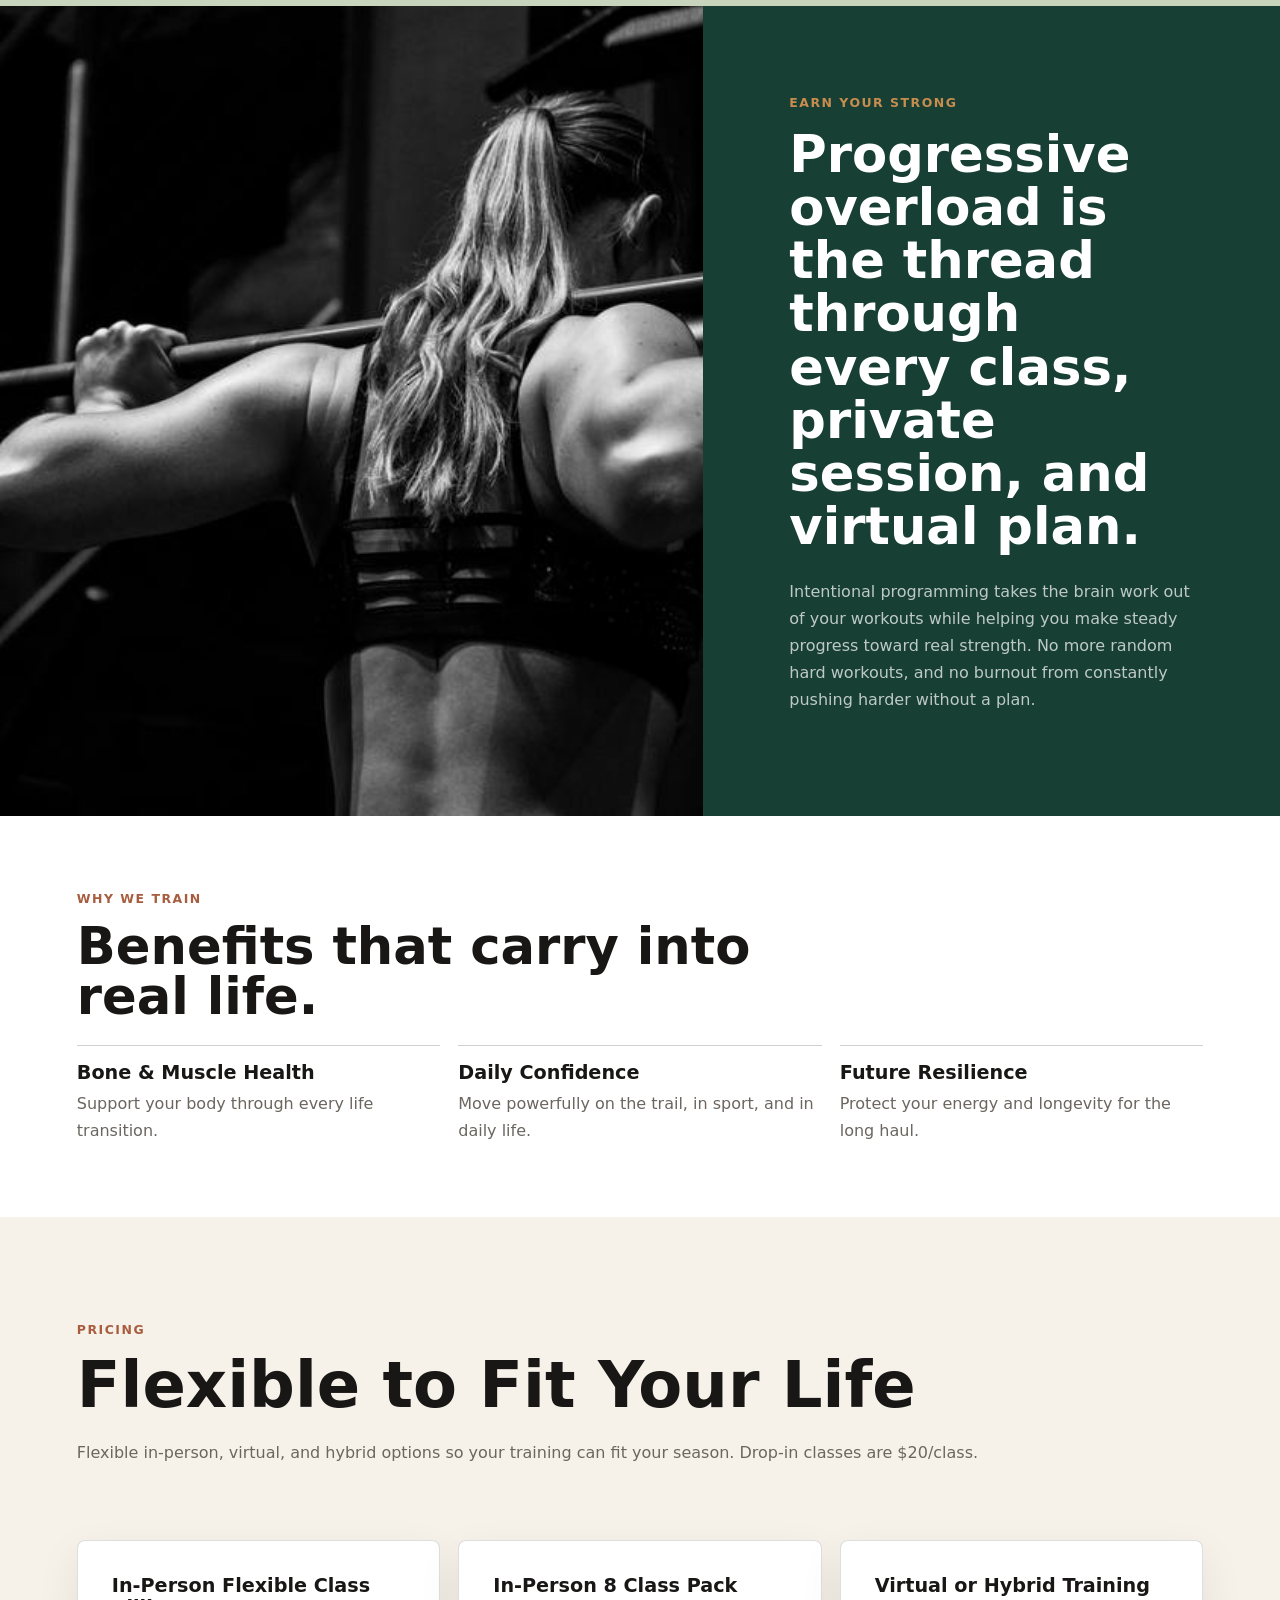
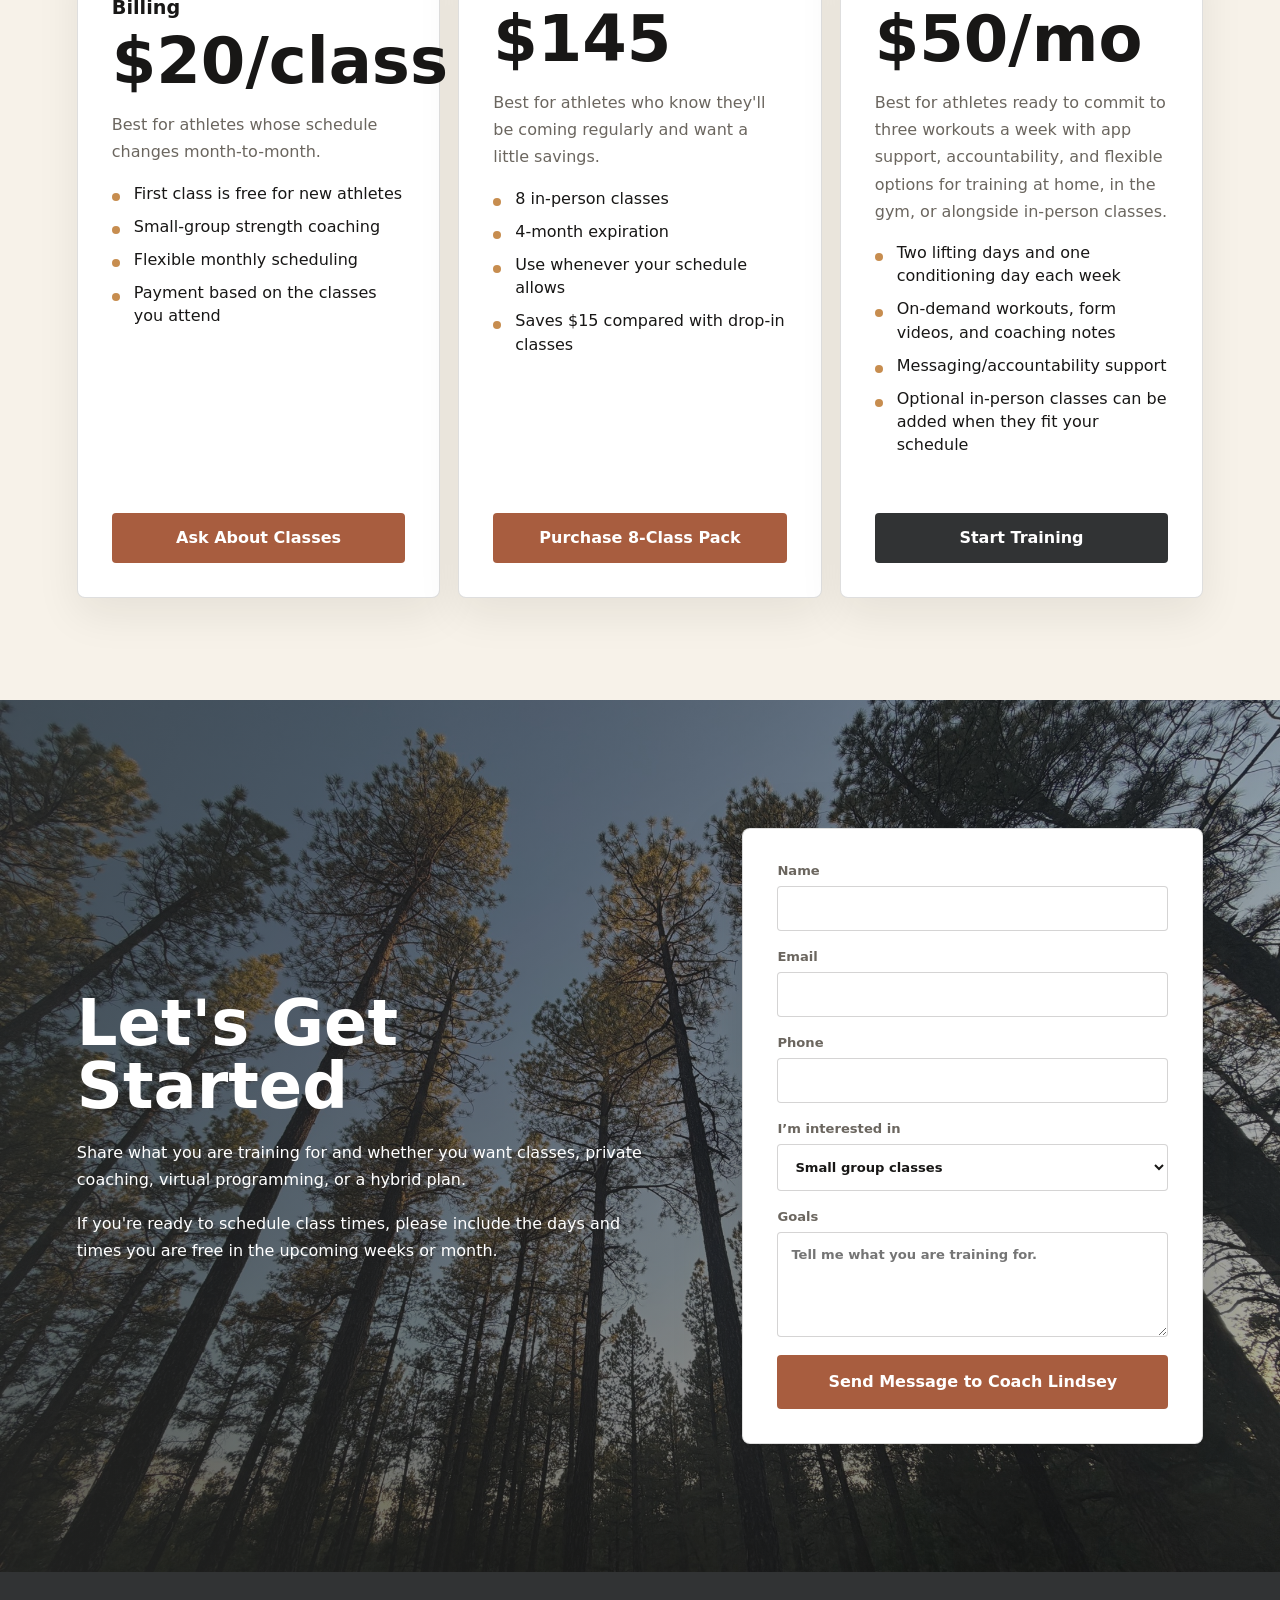
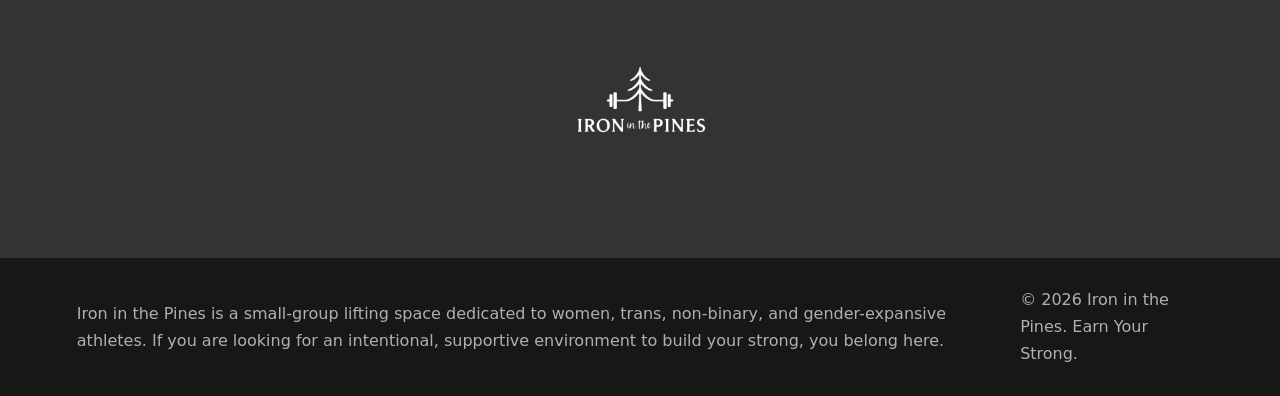
==== commit 20ce4cfa: "Add files via upload" ====
--- a/index.html
+++ b/index.html
@@ -94,7 +94,7 @@
             <div class="program-card-body">
               <p class="program-type">Small group classes</p>
               <h3>Flagstaff Strength Classes</h3>
-              <p>In-person lifting classes are $25/class, held three days a week on the north side of Flagstaff with a supportive, like-minded community earning their strong.</p>
+              <p>In-person lifting classes are $20/class, held three days a week on the north side of Flagstaff with a supportive, like-minded community earning their strong.</p>
               <ul>
                 <li>Tuesday, Wednesday, and Thursday at 8:15 and 9:30</li>
                 <li>Private garage gym setting for groups no larger than 4</li>
@@ -206,31 +206,31 @@
           <p class="eyebrow">Pricing</p>
           <h2>Flexible to Fit Your Life</h2>
           <p>
-            Flexible in-person, virtual, and hybrid options so your training can fit your season. Drop-in classes are $25/class. At the beginning of each month, let me know which classes you'd like to attend, and I'll plan around your availability. You'll be billed monthly based on the classes you attend, so scheduling can stay flexible when life, kids, travel, or work shift things around.
+            Flexible in-person, virtual, and hybrid options so your training can fit your season. Drop-in classes are $20/class.
           </p>
         </div>
         <div class="pricing-grid">
           <article id="flexible-class-billing">
             <h3>In-Person Flexible Class Billing</h3>
-            <p class="price">$25/class</p>
+            <p class="price">$20/class</p>
             <p>Best for athletes whose schedule changes month-to-month.</p>
             <ul>
               <li>First class is free for new athletes</li>
               <li>Small-group strength coaching</li>
               <li>Flexible monthly scheduling</li>
-              <li>Monthly billing based on attendance</li>
+              <li>Payment based on the classes you attend</li>
             </ul>
             <a class="button button-primary" href="#contact">Ask About Classes</a>
           </article>
           <article id="stripe-8-pack">
             <h3>In-Person 8 Class Pack</h3>
-            <p class="price">$150</p>
+            <p class="price">$145</p>
             <p>Best for athletes who know they'll be coming regularly and want a little savings.</p>
             <ul>
               <li>8 in-person classes</li>
               <li>4-month expiration</li>
               <li>Use whenever your schedule allows</li>
-              <li>Saves $50 compared with drop-in classes</li>
+              <li>Saves $15 compared with drop-in classes</li>
             </ul>
             <a class="button button-primary" href="https://buy.stripe.com/7sYcN6fqAdhqcjS46ygrS03">Purchase 8-Class Pack</a>
           </article>
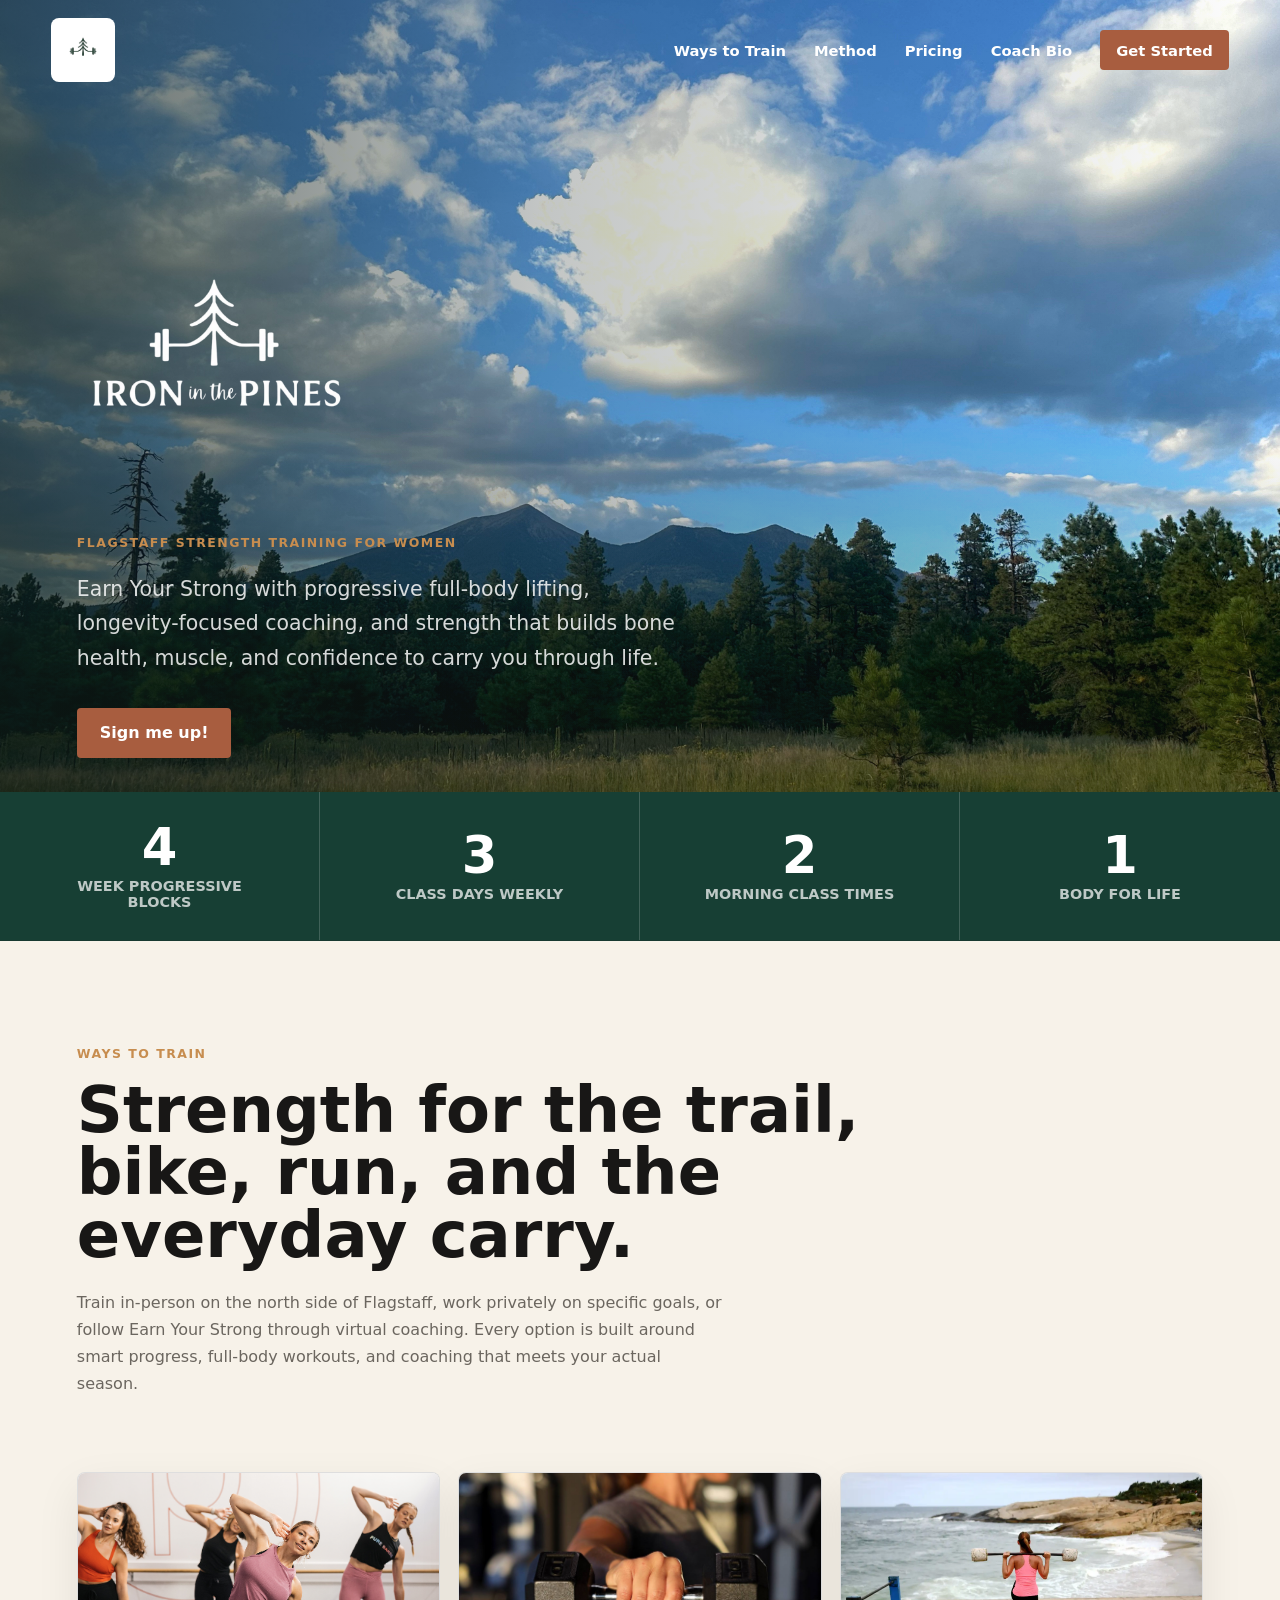
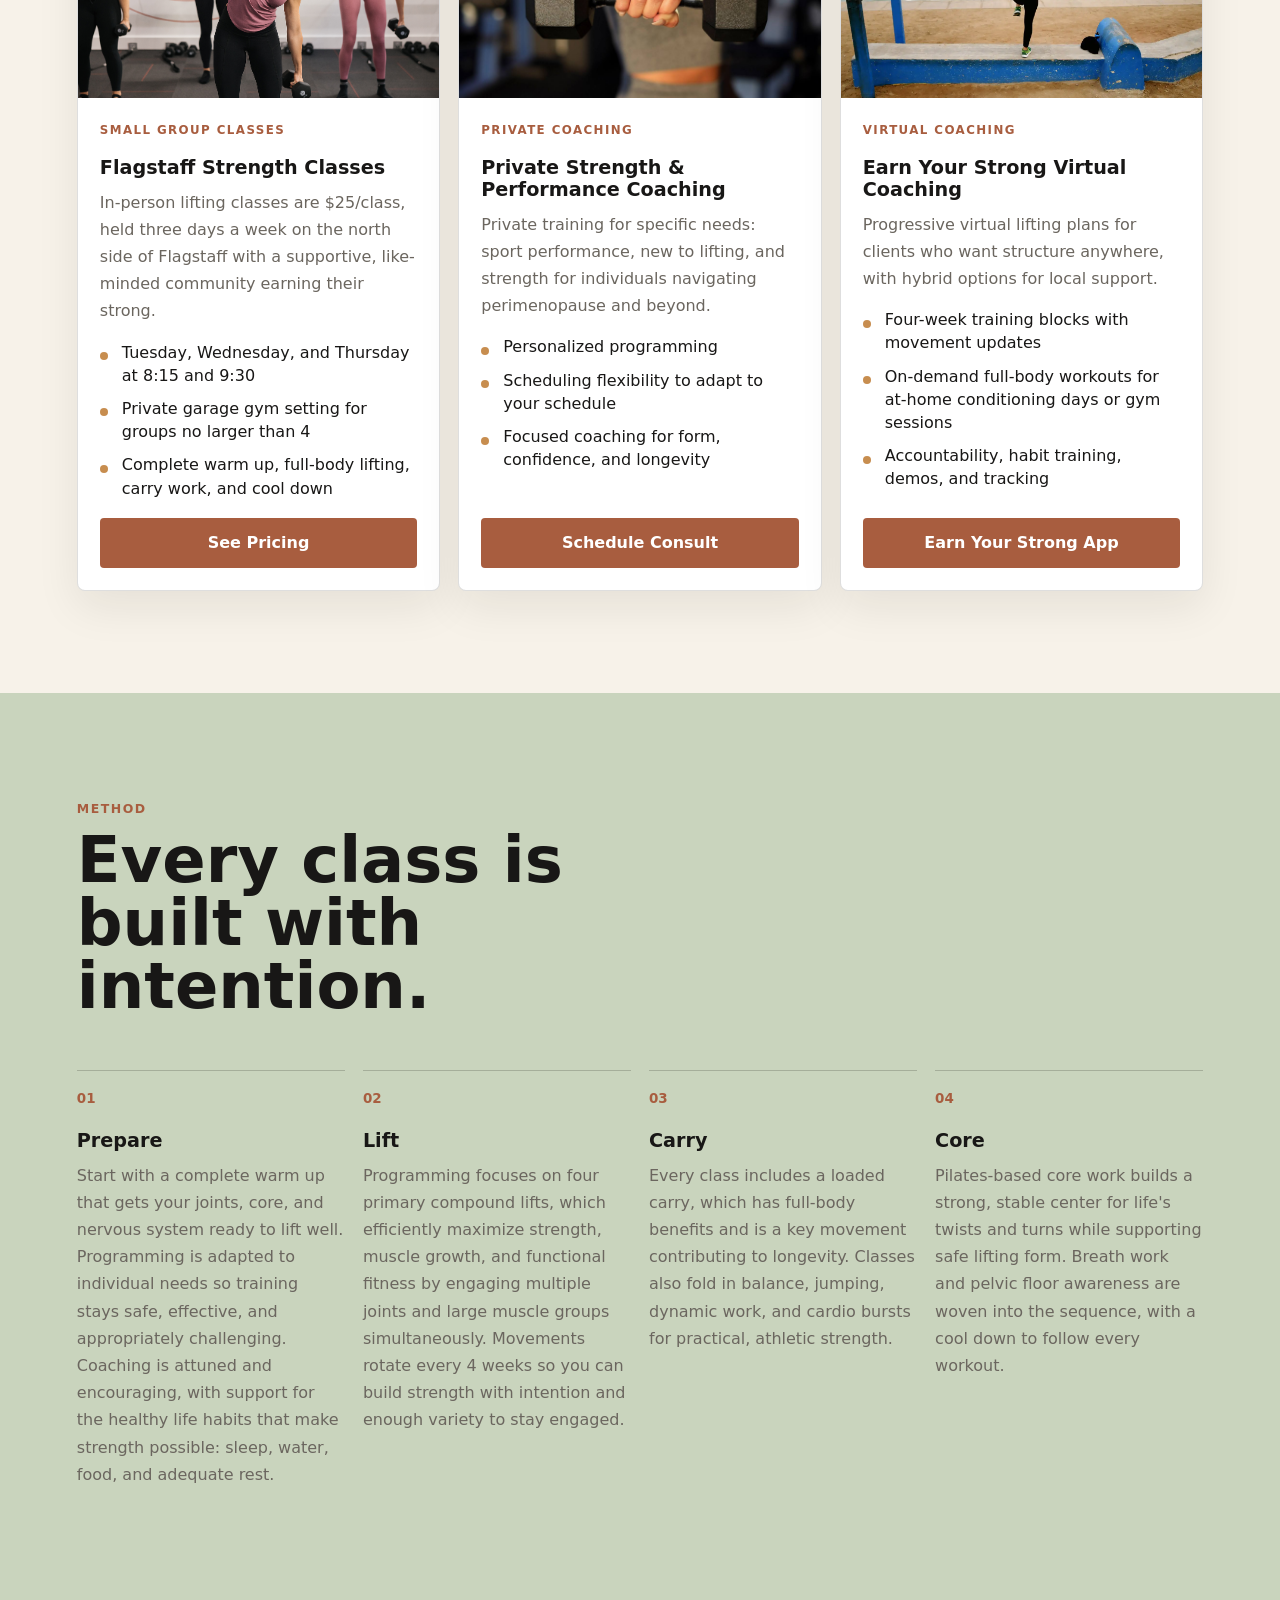
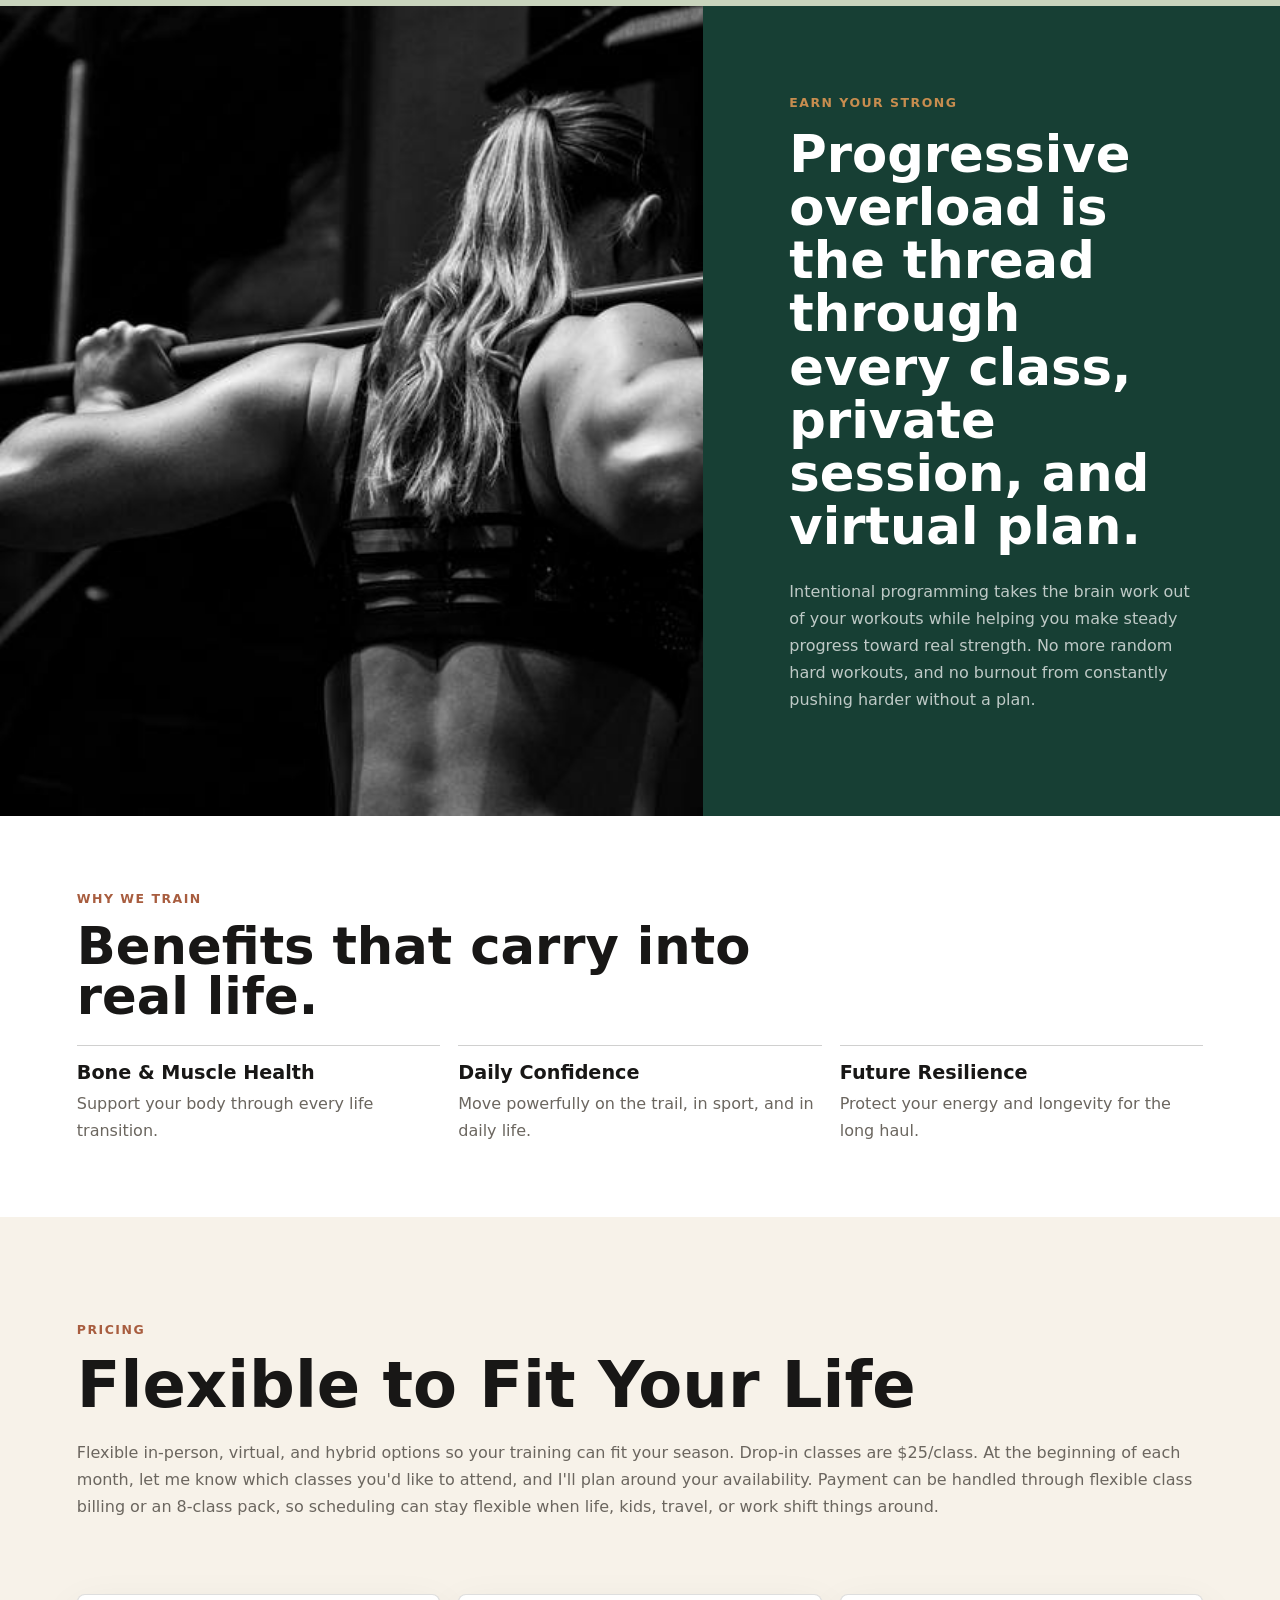
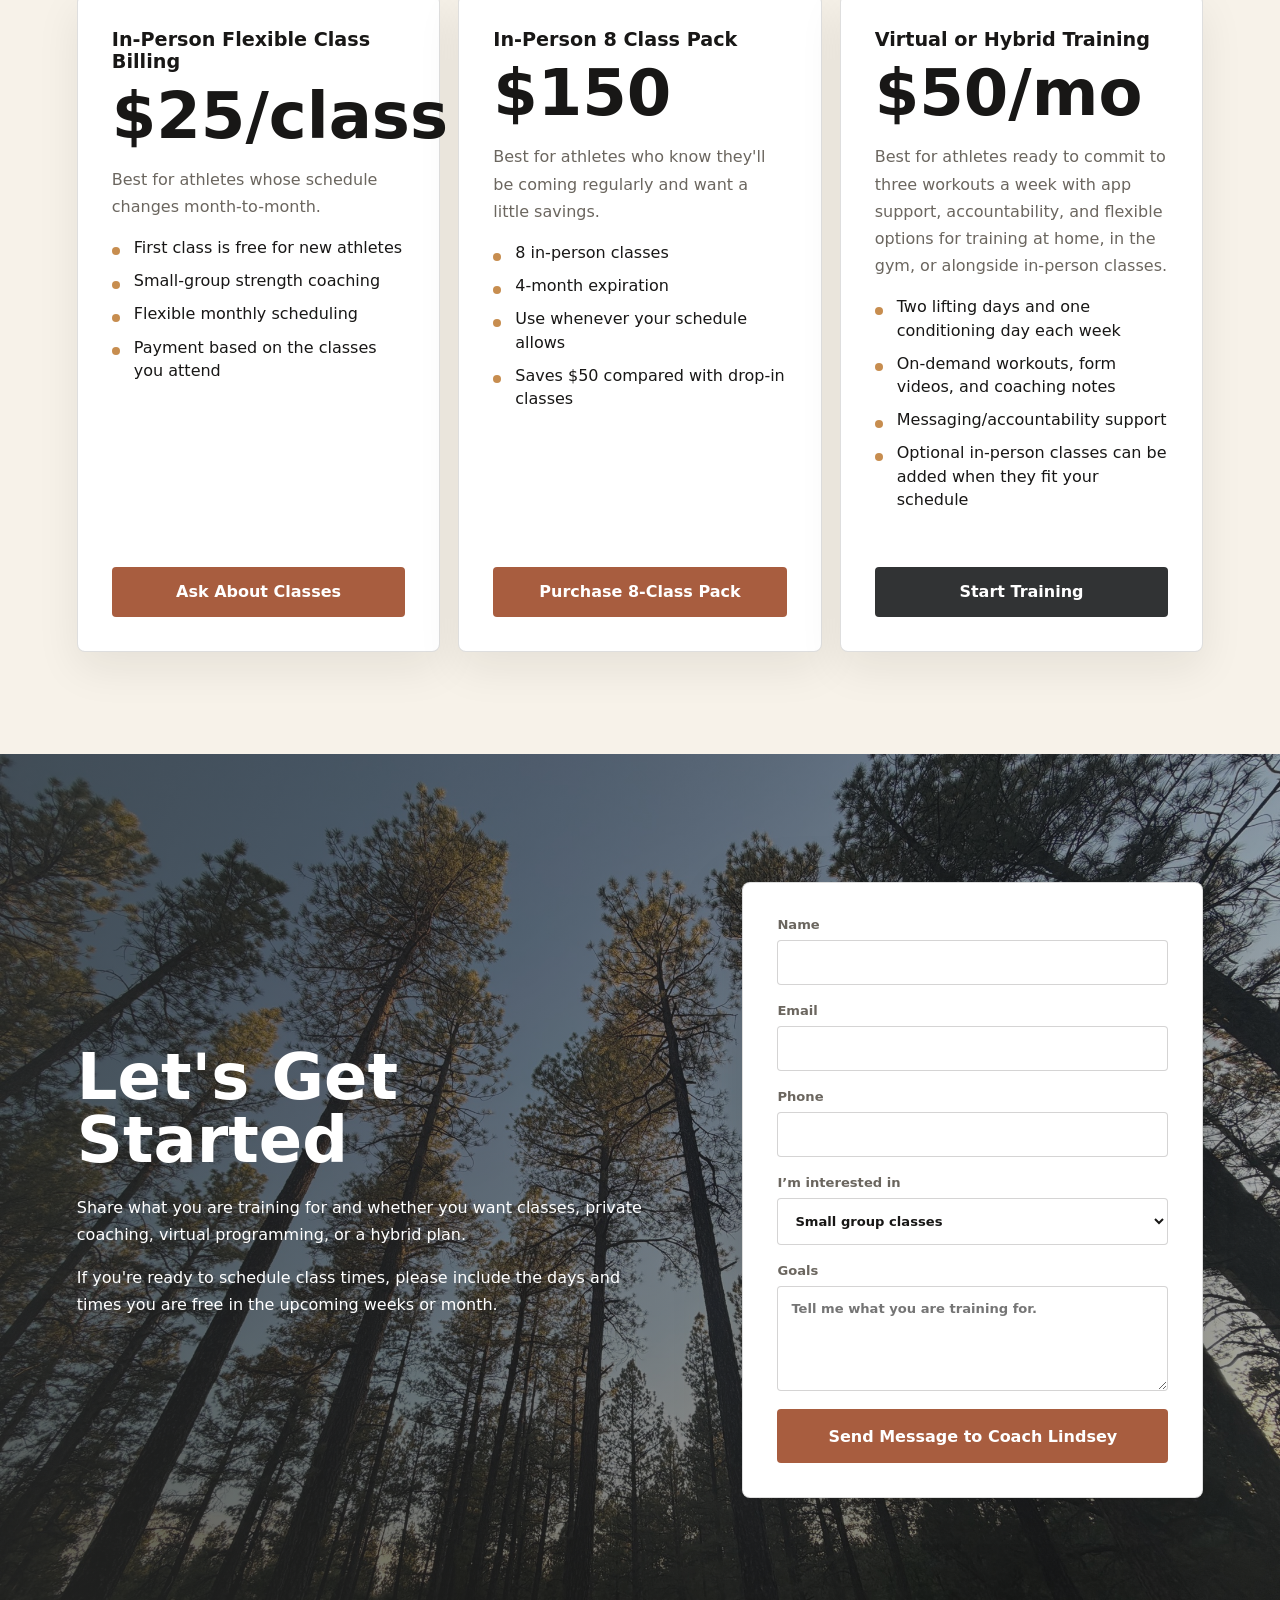
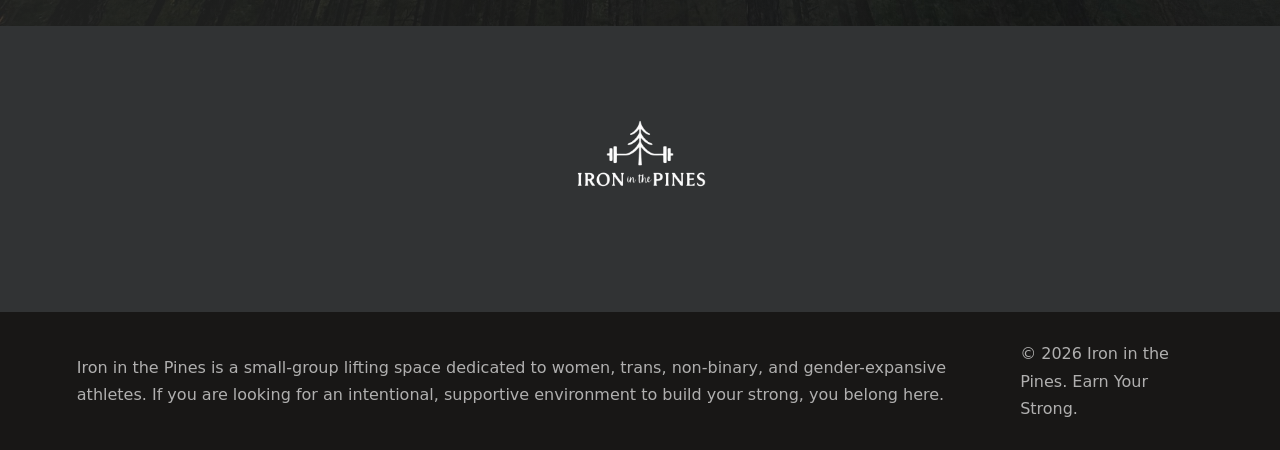
==== commit 27414865: "Add files via upload" ====
--- a/index.html
+++ b/index.html
@@ -94,7 +94,7 @@
             <div class="program-card-body">
               <p class="program-type">Small group classes</p>
               <h3>Flagstaff Strength Classes</h3>
-              <p>In-person lifting classes are $20/class, held three days a week on the north side of Flagstaff with a supportive, like-minded community earning their strong.</p>
+              <p>In-person lifting classes are $25/class, held three days a week on the north side of Flagstaff with a supportive, like-minded community earning their strong.</p>
               <ul>
                 <li>Tuesday, Wednesday, and Thursday at 8:15 and 9:30</li>
                 <li>Private garage gym setting for groups no larger than 4</li>
@@ -206,13 +206,13 @@
           <p class="eyebrow">Pricing</p>
           <h2>Flexible to Fit Your Life</h2>
           <p>
-            Flexible in-person, virtual, and hybrid options so your training can fit your season. Drop-in classes are $20/class.
+            Flexible in-person, virtual, and hybrid options so your training can fit your season. Drop-in classes are $25/class. At the beginning of each month, let me know which classes you'd like to attend, and I'll plan around your availability. Payment can be handled through flexible class billing or an 8-class pack, so scheduling can stay flexible when life, kids, travel, or work shift things around.
           </p>
         </div>
         <div class="pricing-grid">
           <article id="flexible-class-billing">
             <h3>In-Person Flexible Class Billing</h3>
-            <p class="price">$20/class</p>
+            <p class="price">$25/class</p>
             <p>Best for athletes whose schedule changes month-to-month.</p>
             <ul>
               <li>First class is free for new athletes</li>
@@ -224,13 +224,13 @@
           </article>
           <article id="stripe-8-pack">
             <h3>In-Person 8 Class Pack</h3>
-            <p class="price">$145</p>
+            <p class="price">$150</p>
             <p>Best for athletes who know they'll be coming regularly and want a little savings.</p>
             <ul>
               <li>8 in-person classes</li>
               <li>4-month expiration</li>
               <li>Use whenever your schedule allows</li>
-              <li>Saves $15 compared with drop-in classes</li>
+              <li>Saves $50 compared with drop-in classes</li>
             </ul>
             <a class="button button-primary" href="https://buy.stripe.com/7sYcN6fqAdhqcjS46ygrS03">Purchase 8-Class Pack</a>
           </article>
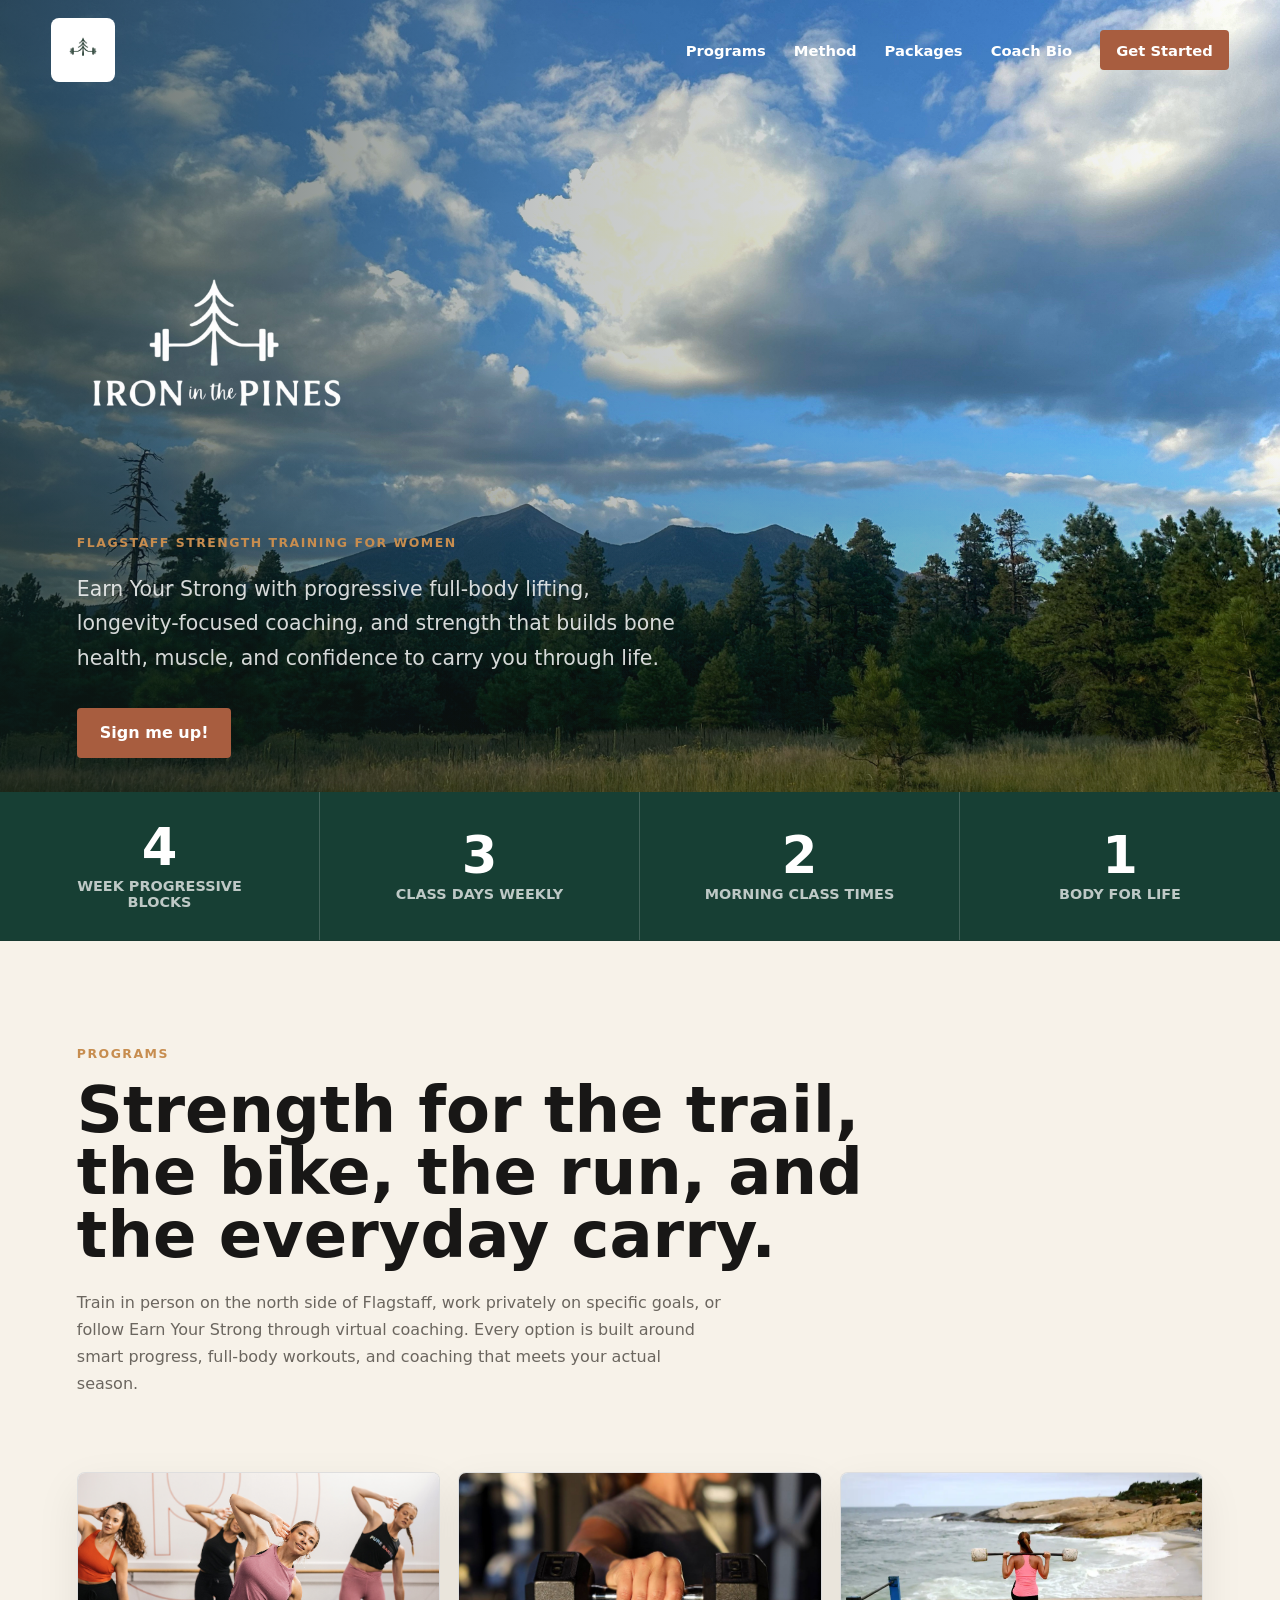
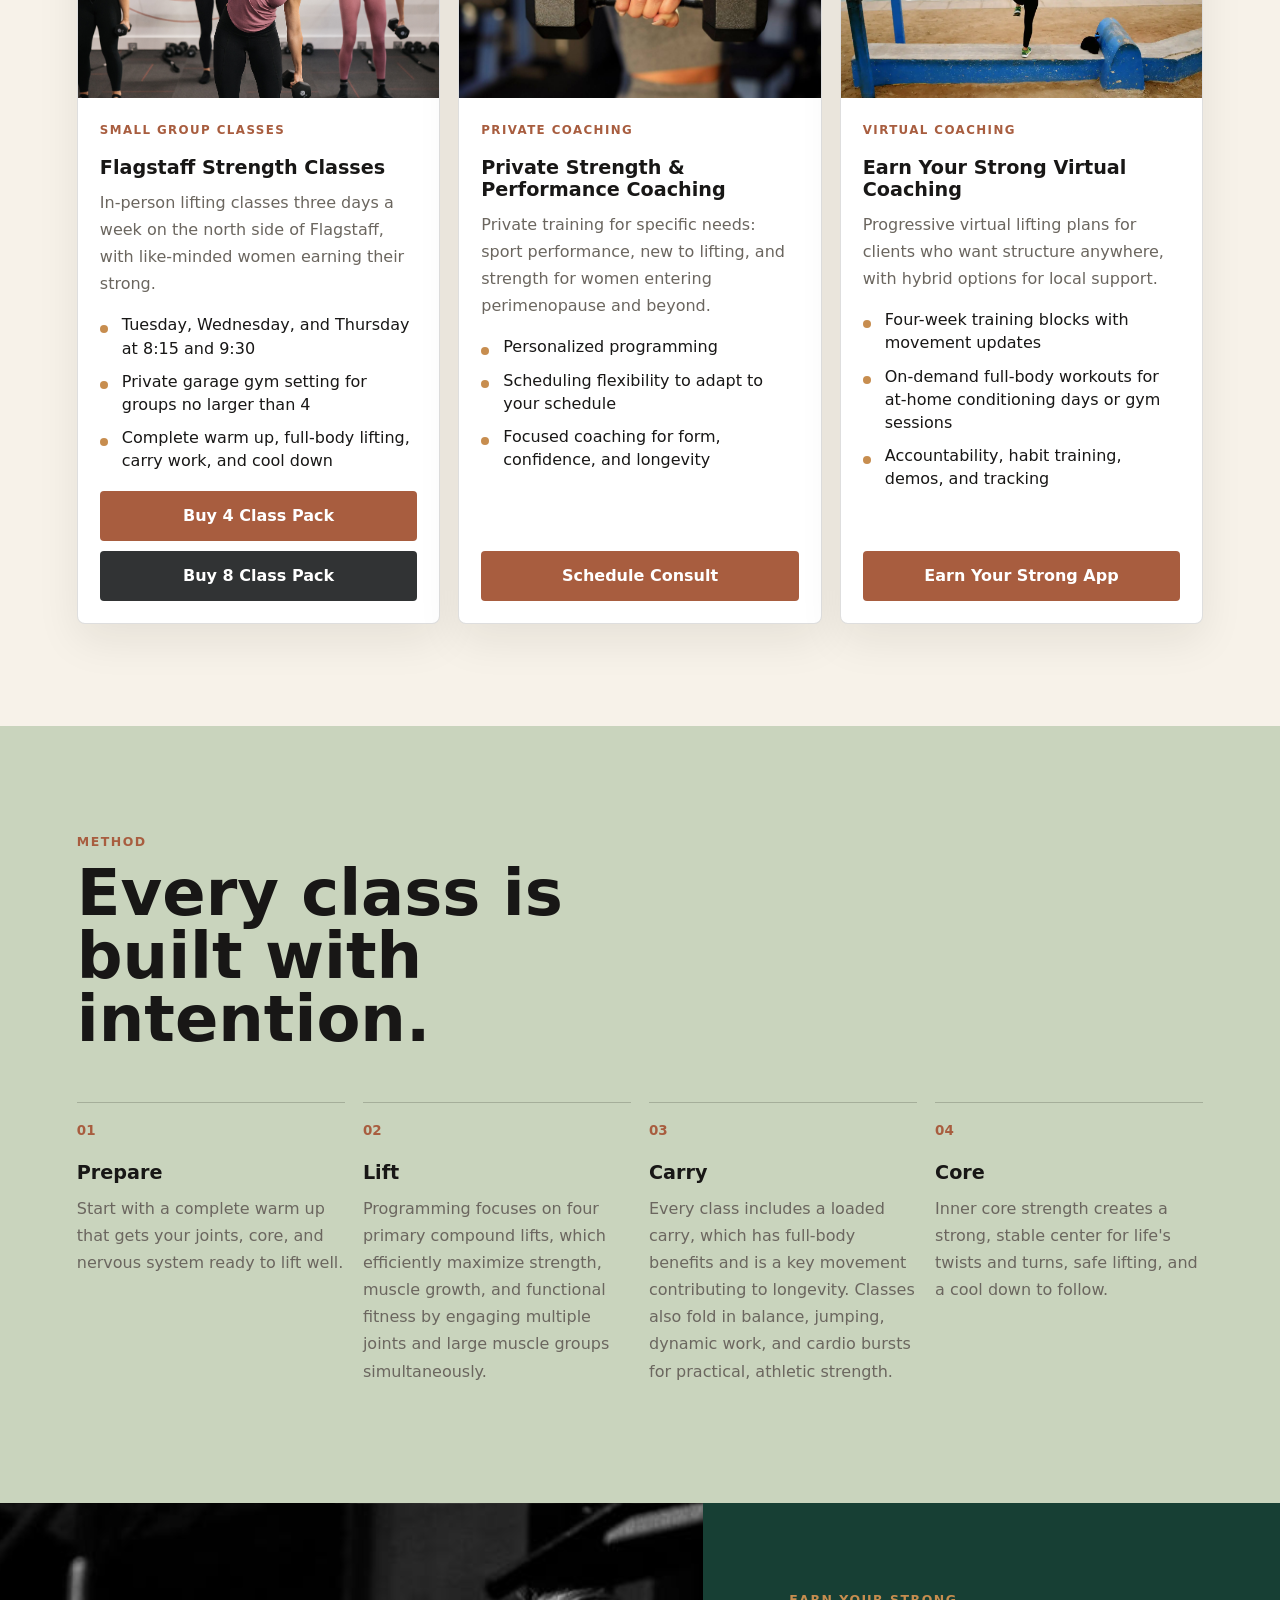
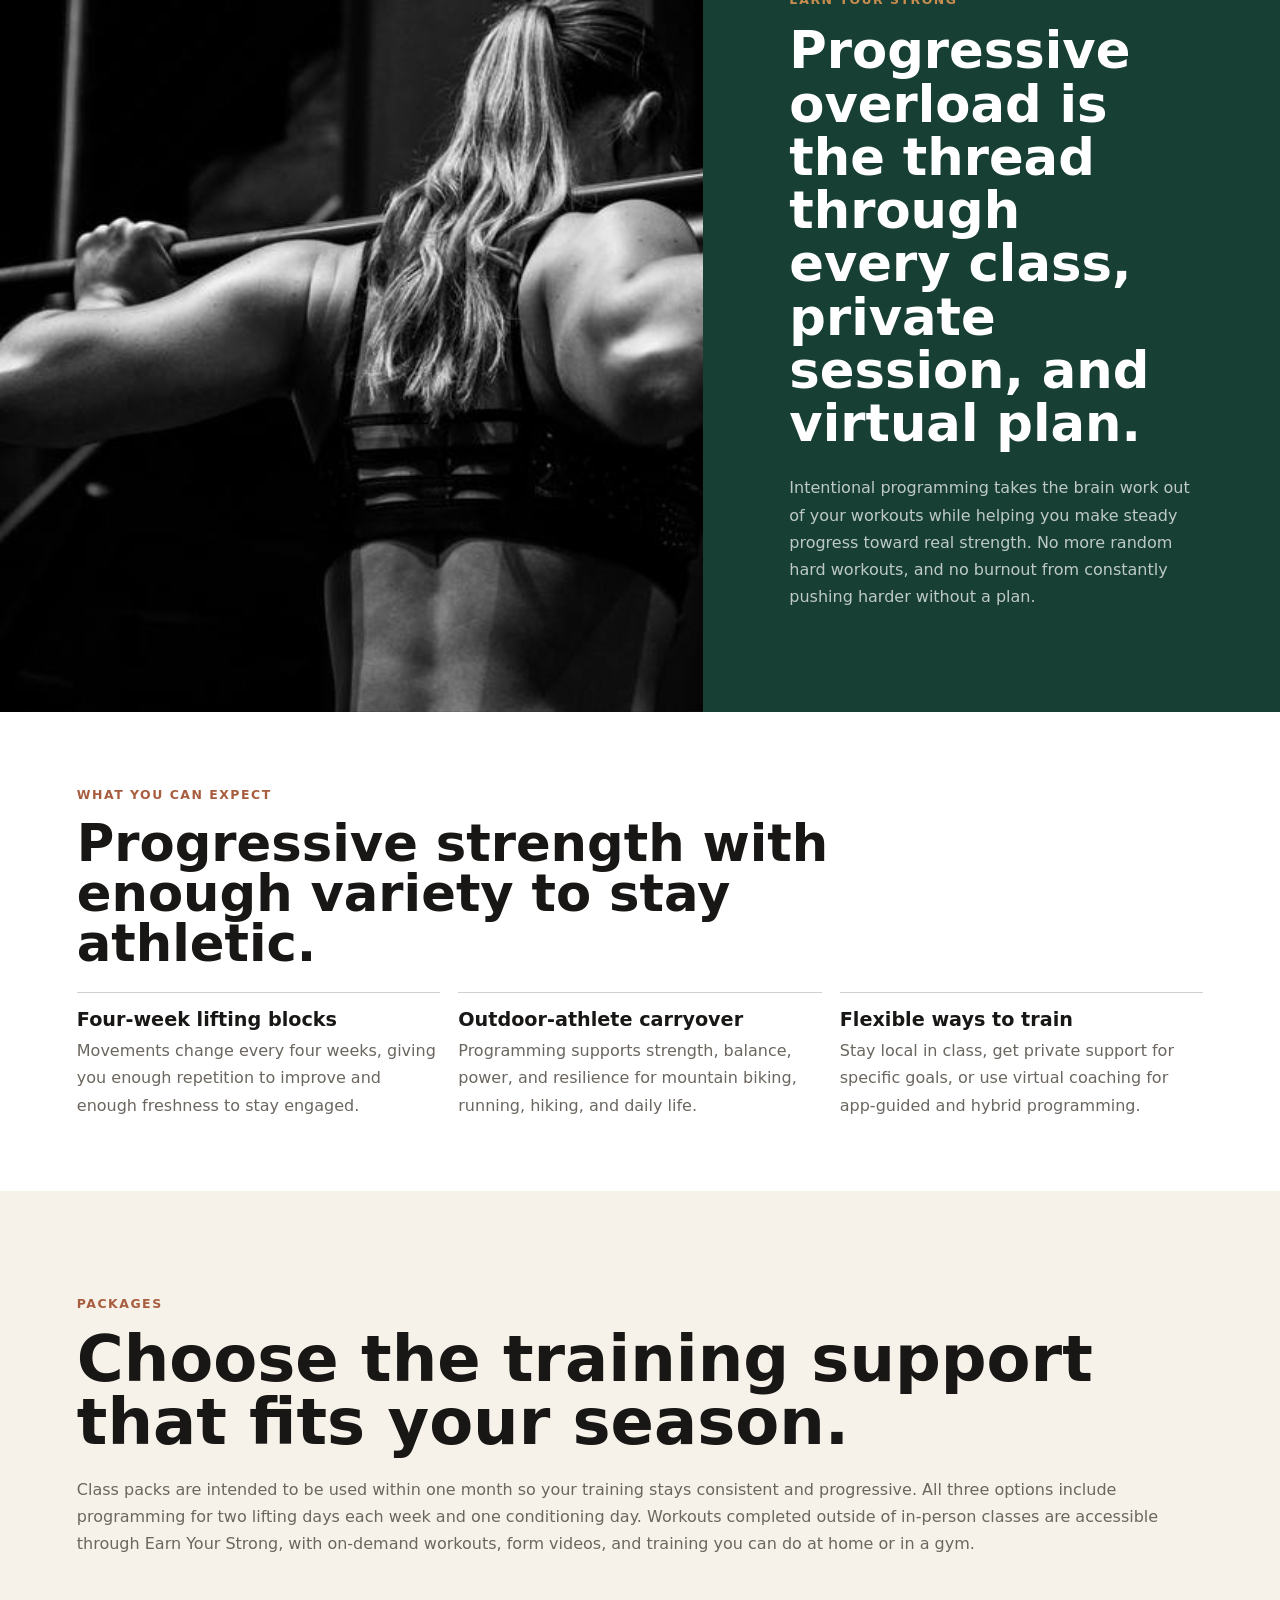
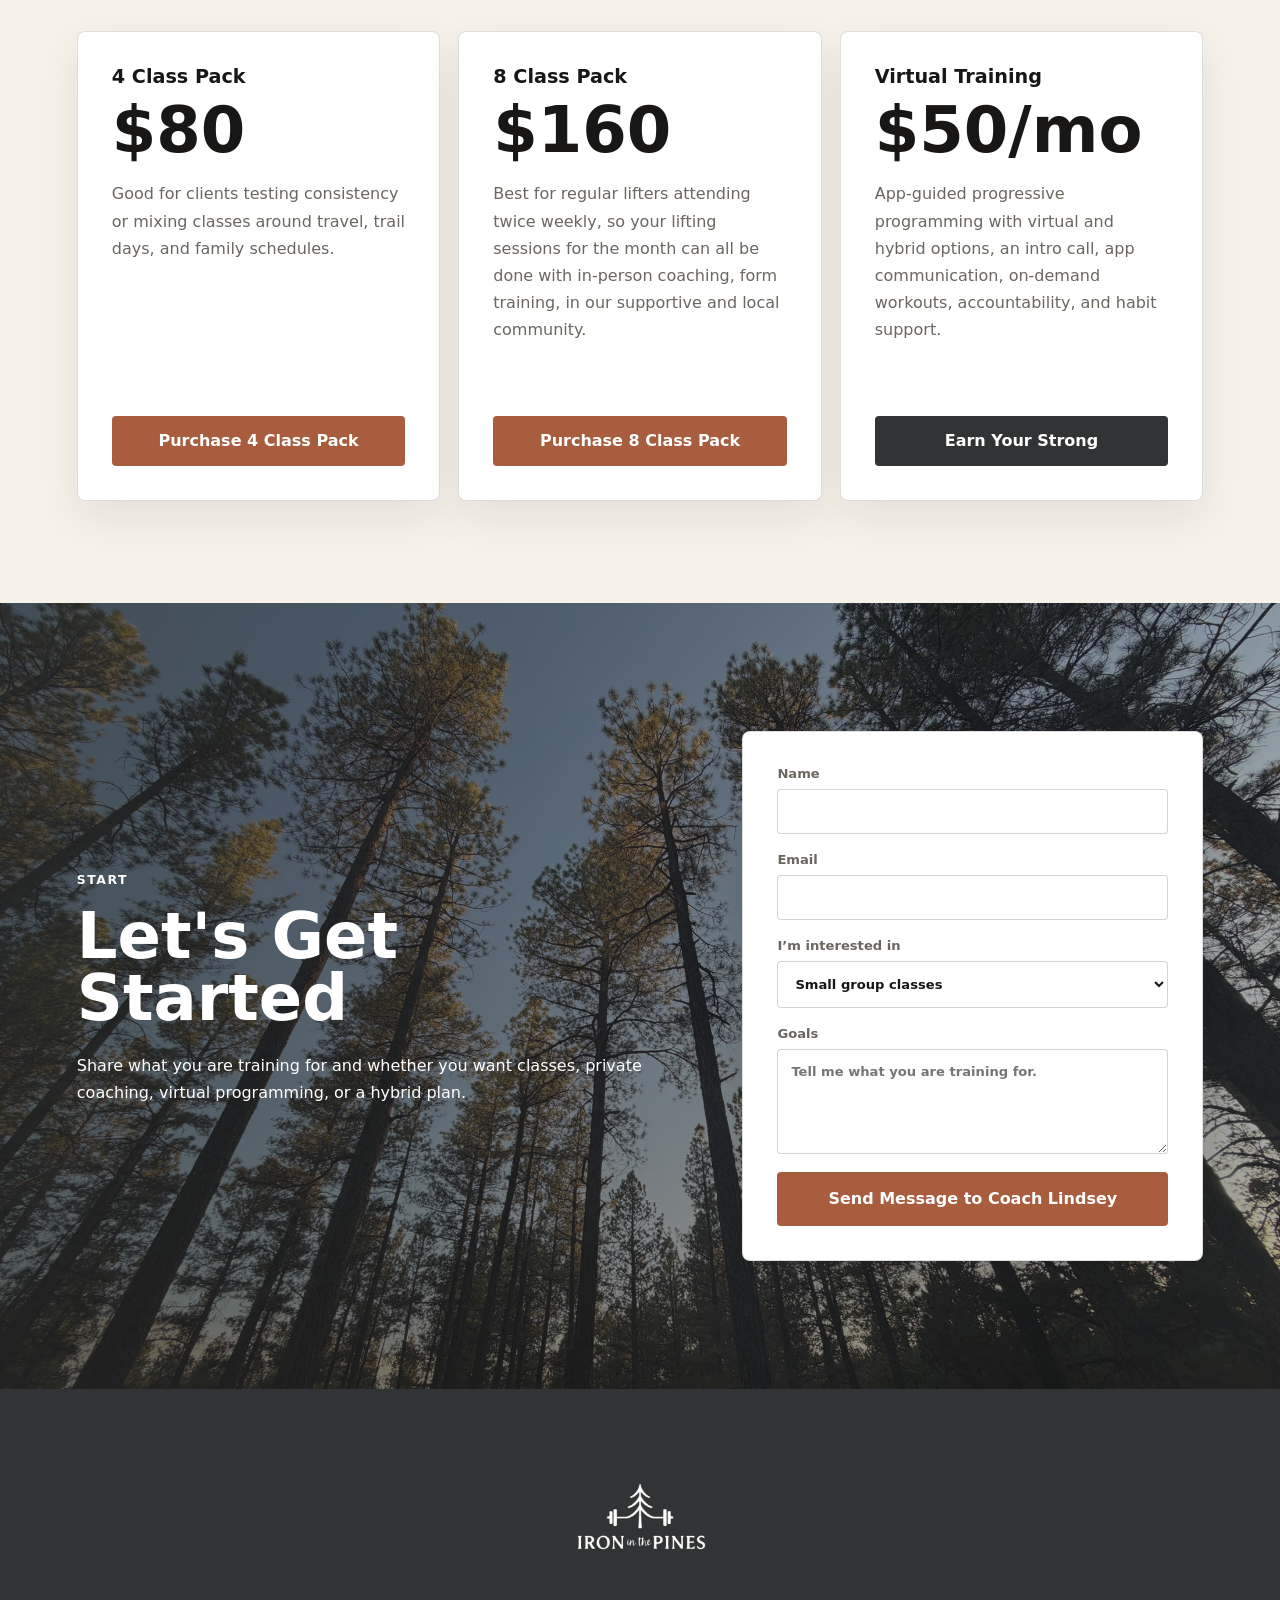
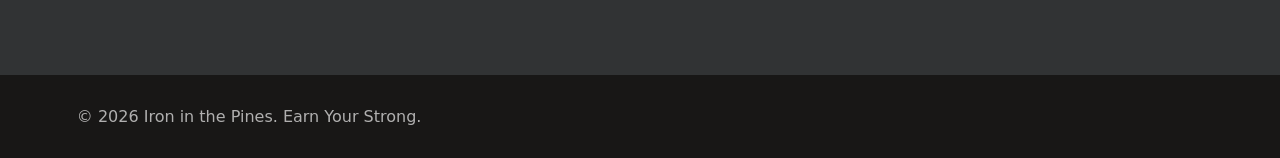
==== commit 6fff6eea: "Add files via upload" ====
--- a/index.html
+++ b/index.html
@@ -8,22 +8,8 @@
       name="description"
       content="Flagstaff strength training for women, mountain bikers, runners, and outdoor athletes. In-person classes, private coaching, and Earn Your Strong virtual coaching."
     >
-    <meta property="og:type" content="website">
-    <meta property="og:title" content="Iron in the Pines | Earn Your Strong">
-    <meta property="og:description" content="Flagstaff strength training for women. Small-group lifting, private coaching, and virtual strength programming.">
-    <meta property="og:url" content="https://ironinthepines.com/">
-    <meta property="og:image" content="https://ironinthepines.com/assets/social-preview.jpg">
-    <meta property="og:image:width" content="1200">
-    <meta property="og:image:height" content="1200">
-    <meta name="twitter:card" content="summary_large_image">
-    <meta name="twitter:title" content="Iron in the Pines | Earn Your Strong">
-    <meta name="twitter:description" content="Flagstaff strength training for women. Small-group lifting, private coaching, and virtual strength programming.">
-    <meta name="twitter:image" content="https://ironinthepines.com/assets/social-preview.jpg">
-    <link rel="icon" href="/favicon.ico" sizes="any">
-    <link rel="icon" type="image/png" sizes="32x32" href="/favicon-32x32.png">
-    <link rel="apple-touch-icon" sizes="180x180" href="/apple-touch-icon.png">
     <link rel="preconnect" href="https://images.unsplash.com">
-    <link rel="stylesheet" href="styles.css?v=20260614-whytrain">
+    <link rel="stylesheet" href="styles.css?v=20260613-logo">
   </head>
   <body>
     <header class="site-header" data-header>
@@ -35,9 +21,9 @@
         <span></span>
       </button>
       <nav class="site-nav" data-nav>
-        <a href="#programs">Ways to Train</a>
+        <a href="#programs">Programs</a>
         <a href="#method">Method</a>
-        <a href="#pricing">Pricing</a>
+        <a href="#pricing">Packages</a>
         <a href="coach.html">Coach Bio</a>
         <a class="nav-cta" href="#contact">Get Started</a>
       </nav>
@@ -82,10 +68,10 @@
 
       <section class="section section-split" id="programs">
         <div class="section-copy">
-          <p class="eyebrow">Ways to Train</p>
-          <h2>Strength for the trail, bike, run, and the everyday carry.</h2>
+          <p class="eyebrow">Programs</p>
+          <h2>Strength for the trail, the bike, the run, and the everyday carry.</h2>
           <p>
-            Train in-person on the north side of Flagstaff, work privately on specific goals, or follow Earn Your Strong through virtual coaching. Every option is built around smart progress, full-body workouts, and coaching that meets your actual season.
+            Train in person on the north side of Flagstaff, work privately on specific goals, or follow Earn Your Strong through virtual coaching. Every option is built around smart progress, full-body workouts, and coaching that meets your actual season.
           </p>
         </div>
         <div class="program-grid">
@@ -94,14 +80,15 @@
             <div class="program-card-body">
               <p class="program-type">Small group classes</p>
               <h3>Flagstaff Strength Classes</h3>
-              <p>In-person lifting classes are $25/class, held three days a week on the north side of Flagstaff with a supportive, like-minded community earning their strong.</p>
+              <p>In-person lifting classes three days a week on the north side of Flagstaff, with like-minded women earning their strong.</p>
               <ul>
                 <li>Tuesday, Wednesday, and Thursday at 8:15 and 9:30</li>
                 <li>Private garage gym setting for groups no larger than 4</li>
                 <li>Complete warm up, full-body lifting, carry work, and cool down</li>
               </ul>
               <div class="card-actions">
-                <a class="button button-primary" href="#pricing">See Pricing</a>
+                <a class="button button-primary" href="https://buy.stripe.com/aFa4gA1zK4KU83C46ygrS00">Buy 4 Class Pack</a>
+                <a class="button button-dark" href="https://buy.stripe.com/00w14oemw2CM5Vu8mOgrS02">Buy 8 Class Pack</a>
               </div>
             </div>
           </article>
@@ -110,7 +97,7 @@
             <div class="program-card-body">
               <p class="program-type">Private coaching</p>
               <h3>Private Strength & Performance Coaching</h3>
-              <p>Private training for specific needs: sport performance, new to lifting, and strength for individuals navigating perimenopause and beyond.</p>
+              <p>Private training for specific needs: sport performance, new to lifting, and strength for women entering perimenopause and beyond.</p>
               <ul>
                 <li>Personalized programming</li>
                 <li>Scheduling flexibility to adapt to your schedule</li>
@@ -133,7 +120,7 @@
                 <li>Accountability, habit training, demos, and tracking</li>
               </ul>
               <div class="card-actions">
-                <a class="button button-primary" href="https://package.everfit.io/PF368606">Earn Your Strong App</a>
+                <a class="button button-primary" href="https://pro.everfit.io/ironinthepines">Earn Your Strong App</a>
               </div>
             </div>
           </article>
@@ -149,12 +136,12 @@
           <div class="method-item">
             <span>01</span>
             <h3>Prepare</h3>
-            <p>Start with a complete warm up that gets your joints, core, and nervous system ready to lift well. Programming is adapted to individual needs so training stays safe, effective, and appropriately challenging. Coaching is attuned and encouraging, with support for the healthy life habits that make strength possible: sleep, water, food, and adequate rest.</p>
+            <p>Start with a complete warm up that gets your joints, core, and nervous system ready to lift well.</p>
           </div>
           <div class="method-item">
             <span>02</span>
             <h3>Lift</h3>
-            <p>Programming focuses on four primary compound lifts, which efficiently maximize strength, muscle growth, and functional fitness by engaging multiple joints and large muscle groups simultaneously. Movements rotate every 4 weeks so you can build strength with intention and enough variety to stay engaged.</p>
+            <p>Programming focuses on four primary compound lifts, which efficiently maximize strength, muscle growth, and functional fitness by engaging multiple joints and large muscle groups simultaneously.</p>
           </div>
           <div class="method-item">
             <span>03</span>
@@ -164,7 +151,7 @@
           <div class="method-item">
             <span>04</span>
             <h3>Core</h3>
-            <p>Pilates-based core work builds a strong, stable center for life's twists and turns while supporting safe lifting form. Breath work and pelvic floor awareness are woven into the sequence, with a cool down to follow every workout.</p>
+            <p>Inner core strength creates a strong, stable center for life's twists and turns, safe lifting, and a cool down to follow.</p>
           </div>
         </div>
       </section>
@@ -182,89 +169,64 @@
 
       <section class="section details-section">
         <div class="section-heading">
-          <p class="eyebrow">Why We Train</p>
-          <h2>Benefits that carry into real life.</h2>
+          <p class="eyebrow">What you can expect</p>
+          <h2>Progressive strength with enough variety to stay athletic.</h2>
         </div>
         <div class="details-grid">
           <article>
-            <h3>Bone & Muscle Health</h3>
-            <p>Support your body through every life transition.</p>
+            <h3>Four-week lifting blocks</h3>
+            <p>Movements change every four weeks, giving you enough repetition to improve and enough freshness to stay engaged.</p>
           </article>
           <article>
-            <h3>Daily Confidence</h3>
-            <p>Move powerfully on the trail, in sport, and in daily life.</p>
+            <h3>Outdoor-athlete carryover</h3>
+            <p>Programming supports strength, balance, power, and resilience for mountain biking, running, hiking, and daily life.</p>
           </article>
           <article>
-            <h3>Future Resilience</h3>
-            <p>Protect your energy and longevity for the long haul.</p>
+            <h3>Flexible ways to train</h3>
+            <p>Stay local in class, get private support for specific goals, or use virtual coaching for app-guided and hybrid programming.</p>
           </article>
         </div>
       </section>
 
       <section class="pricing-section" id="pricing">
         <div class="pricing-copy">
-          <p class="eyebrow">Pricing</p>
-          <h2>Flexible to Fit Your Life</h2>
+          <p class="eyebrow">Packages</p>
+          <h2>Choose the training support that fits your season.</h2>
           <p>
-            Flexible in-person, virtual, and hybrid options so your training can fit your season. Drop-in classes are $25/class. At the beginning of each month, let me know which classes you'd like to attend, and I'll plan around your availability. Payment can be handled through flexible class billing or an 8-class pack, so scheduling can stay flexible when life, kids, travel, or work shift things around.
+            Class packs are intended to be used within one month so your training stays consistent and progressive. All three options include programming for two lifting days each week and one conditioning day. Workouts completed outside of in-person classes are accessible through Earn Your Strong, with on-demand workouts, form videos, and training you can do at home or in a gym.
           </p>
         </div>
         <div class="pricing-grid">
-          <article id="flexible-class-billing">
-            <h3>In-Person Flexible Class Billing</h3>
-            <p class="price">$25/class</p>
-            <p>Best for athletes whose schedule changes month-to-month.</p>
-            <ul>
-              <li>First class is free for new athletes</li>
-              <li>Small-group strength coaching</li>
-              <li>Flexible monthly scheduling</li>
-              <li>Payment based on the classes you attend</li>
-            </ul>
-            <a class="button button-primary" href="#contact">Ask About Classes</a>
+          <article id="stripe-4-pack">
+            <h3>4 Class Pack</h3>
+            <p class="price">$80</p>
+            <p>Good for clients testing consistency or mixing classes around travel, trail days, and family schedules.</p>
+            <a class="button button-primary" href="https://buy.stripe.com/aFa4gA1zK4KU83C46ygrS00">Purchase 4 Class Pack</a>
           </article>
           <article id="stripe-8-pack">
-            <h3>In-Person 8 Class Pack</h3>
-            <p class="price">$150</p>
-            <p>Best for athletes who know they'll be coming regularly and want a little savings.</p>
-            <ul>
-              <li>8 in-person classes</li>
-              <li>4-month expiration</li>
-              <li>Use whenever your schedule allows</li>
-              <li>Saves $50 compared with drop-in classes</li>
-            </ul>
-            <a class="button button-primary" href="https://buy.stripe.com/7sYcN6fqAdhqcjS46ygrS03">Purchase 8-Class Pack</a>
+            <h3>8 Class Pack</h3>
+            <p class="price">$160</p>
+            <p>Best for regular lifters attending twice weekly, so your lifting sessions for the month can all be done with in-person coaching, form training, in our supportive and local community.</p>
+            <a class="button button-primary" href="https://buy.stripe.com/00w14oemw2CM5Vu8mOgrS02">Purchase 8 Class Pack</a>
           </article>
           <article id="virtual-training">
-            <h3>Virtual or Hybrid Training</h3>
+            <h3>Virtual Training</h3>
             <p class="price">$50/mo</p>
-            <p>Best for athletes ready to commit to three workouts a week with app support, accountability, and flexible options for training at home, in the gym, or alongside in-person classes.</p>
-            <ul>
-              <li>Two lifting days and one conditioning day each week</li>
-              <li>On-demand workouts, form videos, and coaching notes</li>
-              <li>Messaging/accountability support</li>
-              <li>Optional in-person classes can be added when they fit your schedule</li>
-            </ul>
-            <a class="button button-dark" href="https://package.everfit.io/PF368606">Start Training</a>
+            <p>App-guided progressive programming with virtual and hybrid options, an intro call, app communication, on-demand workouts, accountability, and habit support.</p>
+            <a class="button button-dark" href="https://package.everfit.io/PF368606">Earn Your Strong</a>
           </article>
         </div>
       </section>
 
       <section class="contact-section" id="contact">
         <div class="contact-copy">
+          <p class="eyebrow">Start</p>
           <h2>Let's Get Started</h2>
           <p>
             Share what you are training for and whether you want classes, private coaching, virtual programming, or a hybrid plan.
           </p>
-          <p>
-            If you're ready to schedule class times, please include the days and times you are free in the upcoming weeks or month.
-          </p>
-        </div>
-        <form class="contact-form" action="https://formsubmit.co/ironinthepines@gmail.com" method="post">
-          <input type="hidden" name="_subject" value="New Iron in the Pines inquiry">
-          <input type="hidden" name="_template" value="table">
-          <input type="hidden" name="_captcha" value="false">
-          <input type="hidden" name="_next" value="http://ironinthepines.com/#contact">
-          <input type="text" name="_honey" autocomplete="off" tabindex="-1" aria-hidden="true" class="form-honey">
+        </div>
+        <form class="contact-form" action="mailto:ironinthepines@gmail.com" method="post" enctype="text/plain">
           <label>
             Name
             <input name="name" type="text" autocomplete="name" required>
@@ -272,10 +234,6 @@
           <label>
             Email
             <input name="email" type="email" autocomplete="email" required>
-          </label>
-          <label>
-            Phone
-            <input name="phone" type="tel" autocomplete="tel">
           </label>
           <label>
             I’m interested in
@@ -300,7 +258,6 @@
     </main>
 
     <footer class="site-footer">
-      <p class="footer-inclusion-statement">Iron in the Pines is a small-group lifting space dedicated to women, trans, non-binary, and gender-expansive athletes. If you are looking for an intentional, supportive environment to build your strong, you belong here.</p>
       <p>&copy; <span data-year></span> Iron in the Pines. Earn Your Strong.</p>
     </footer>
 
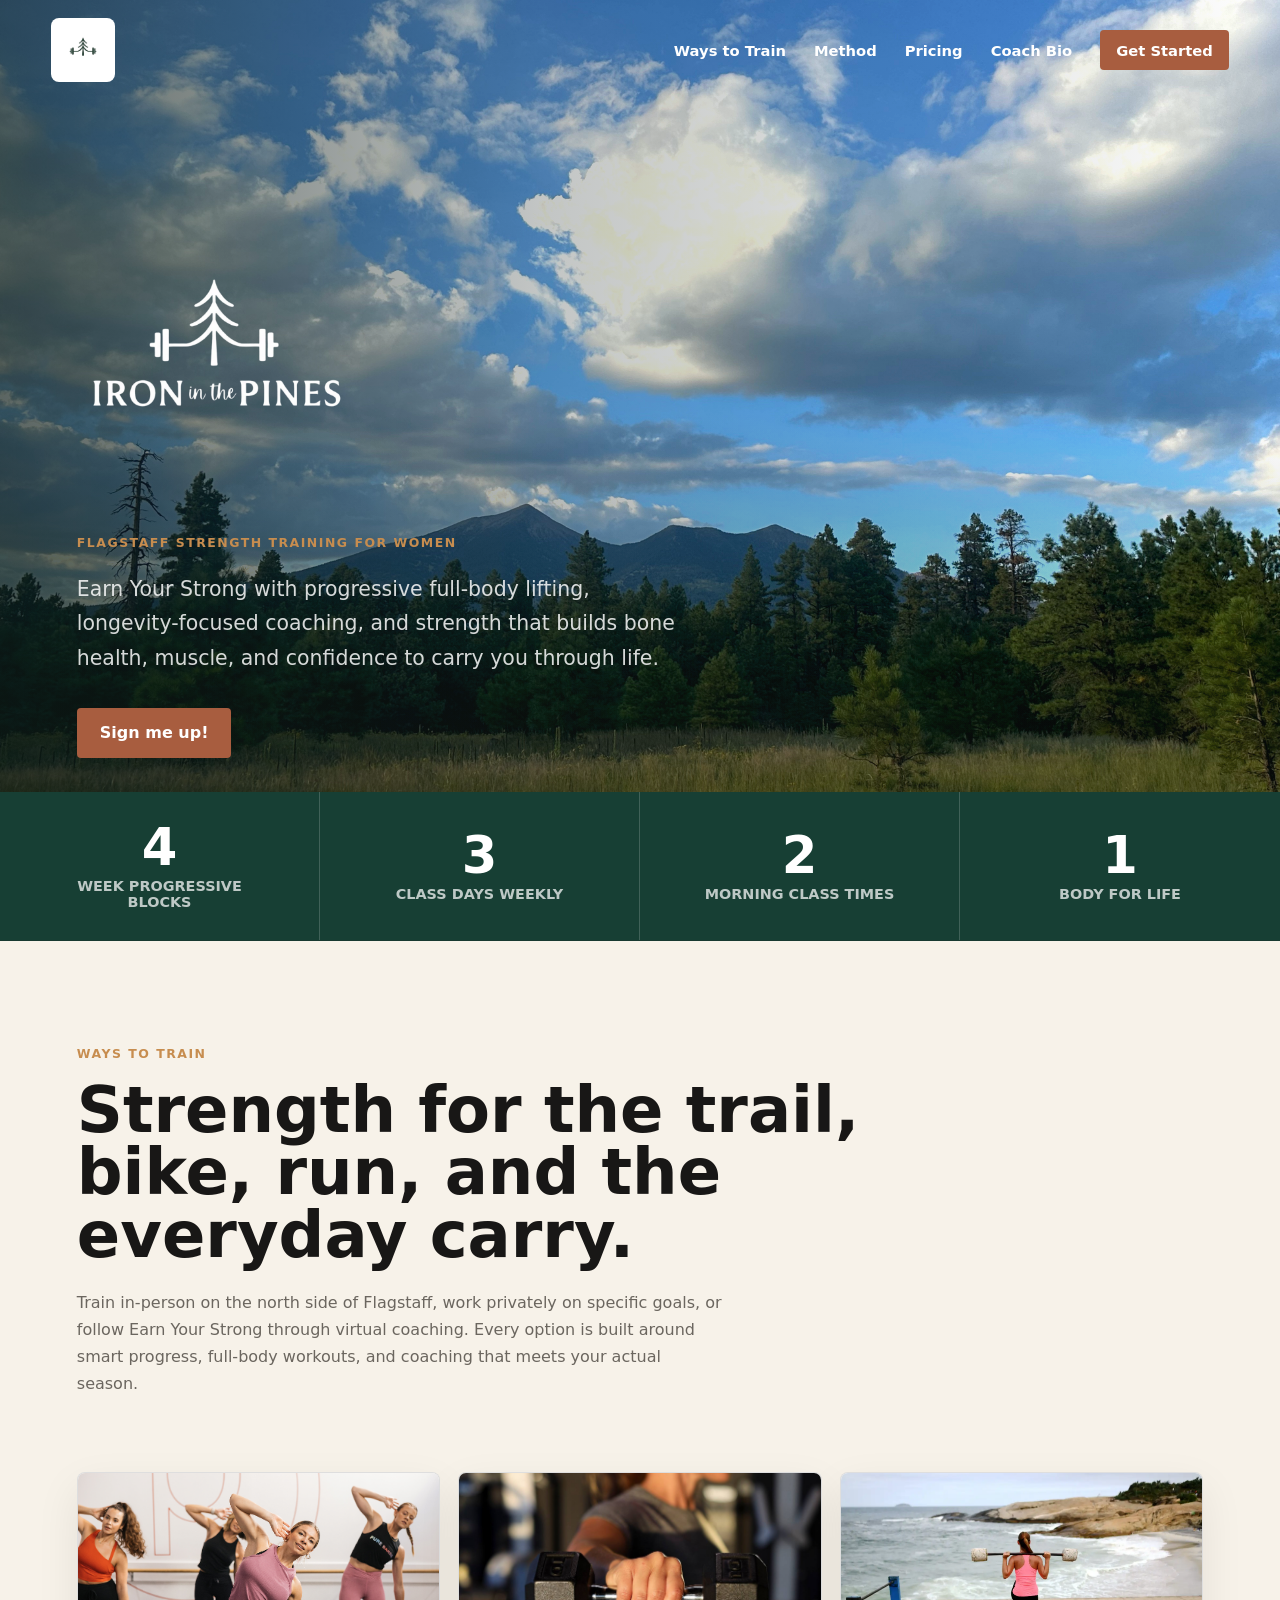
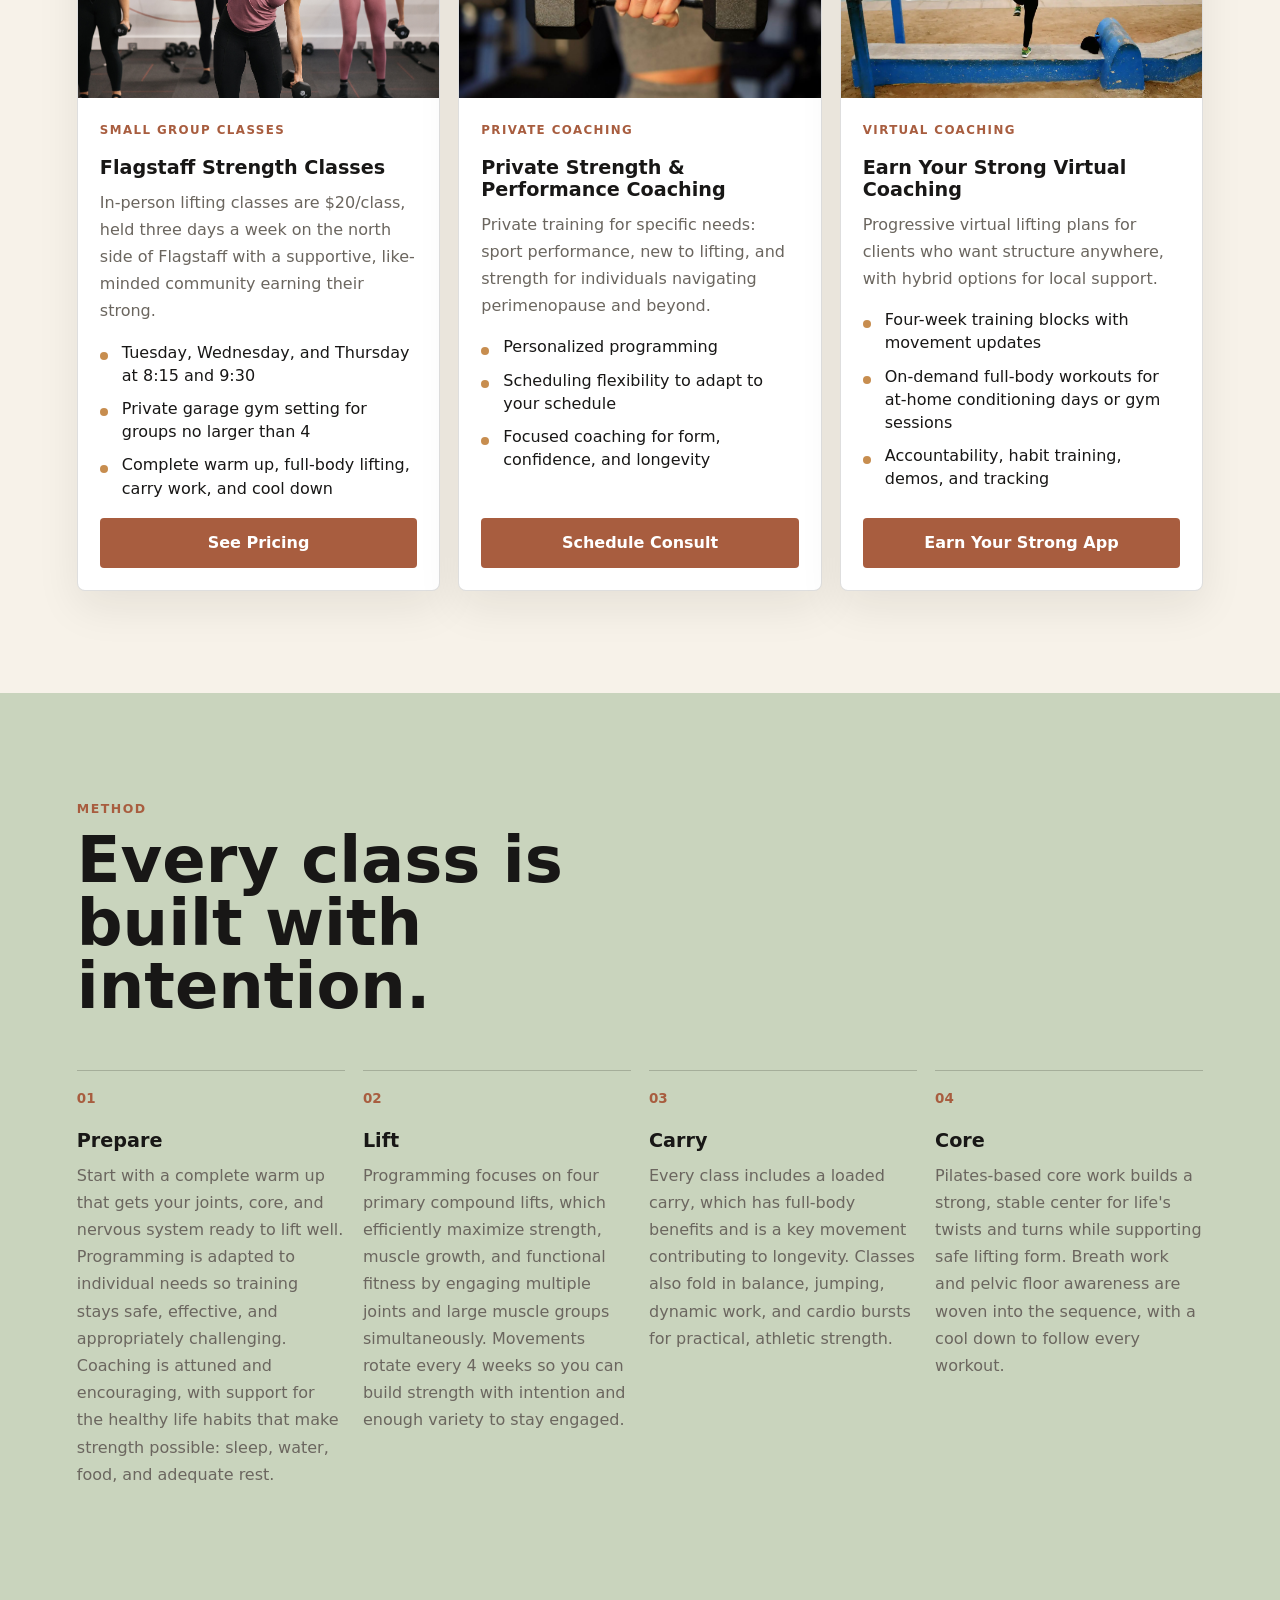
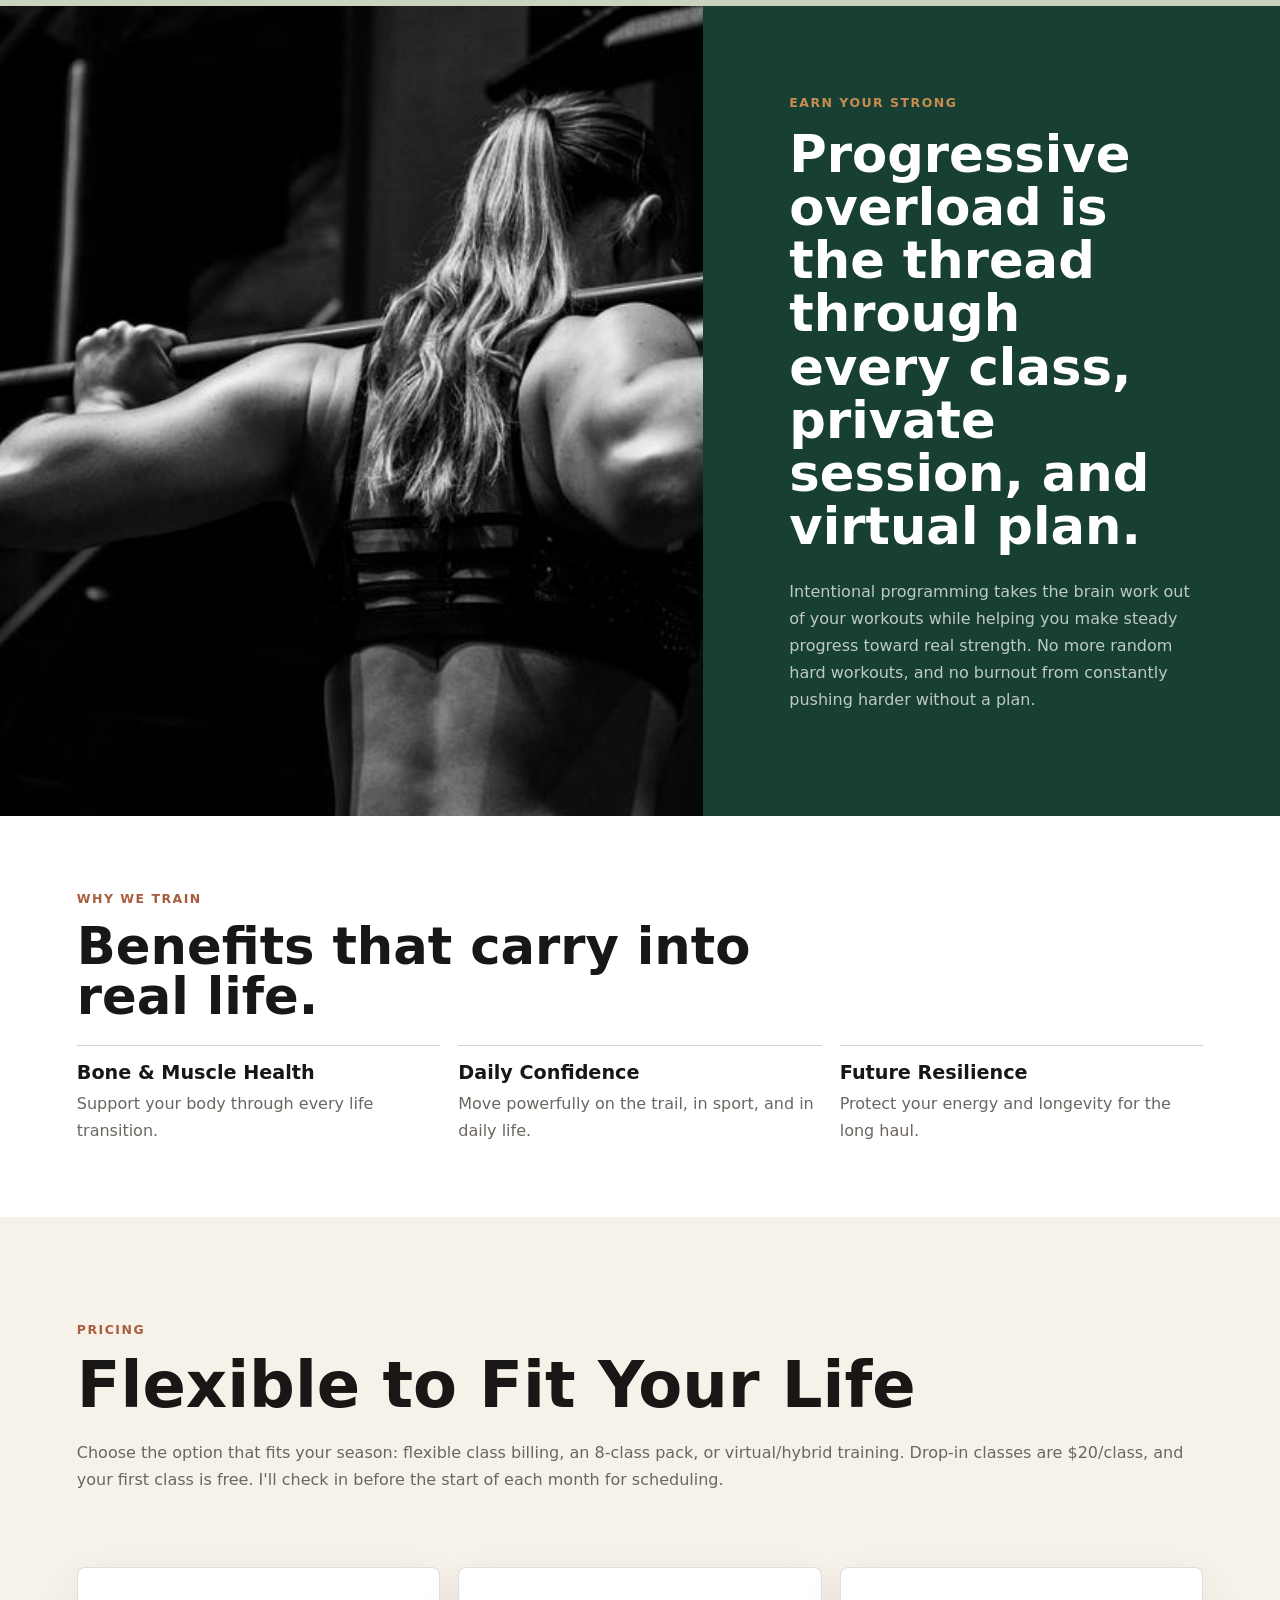
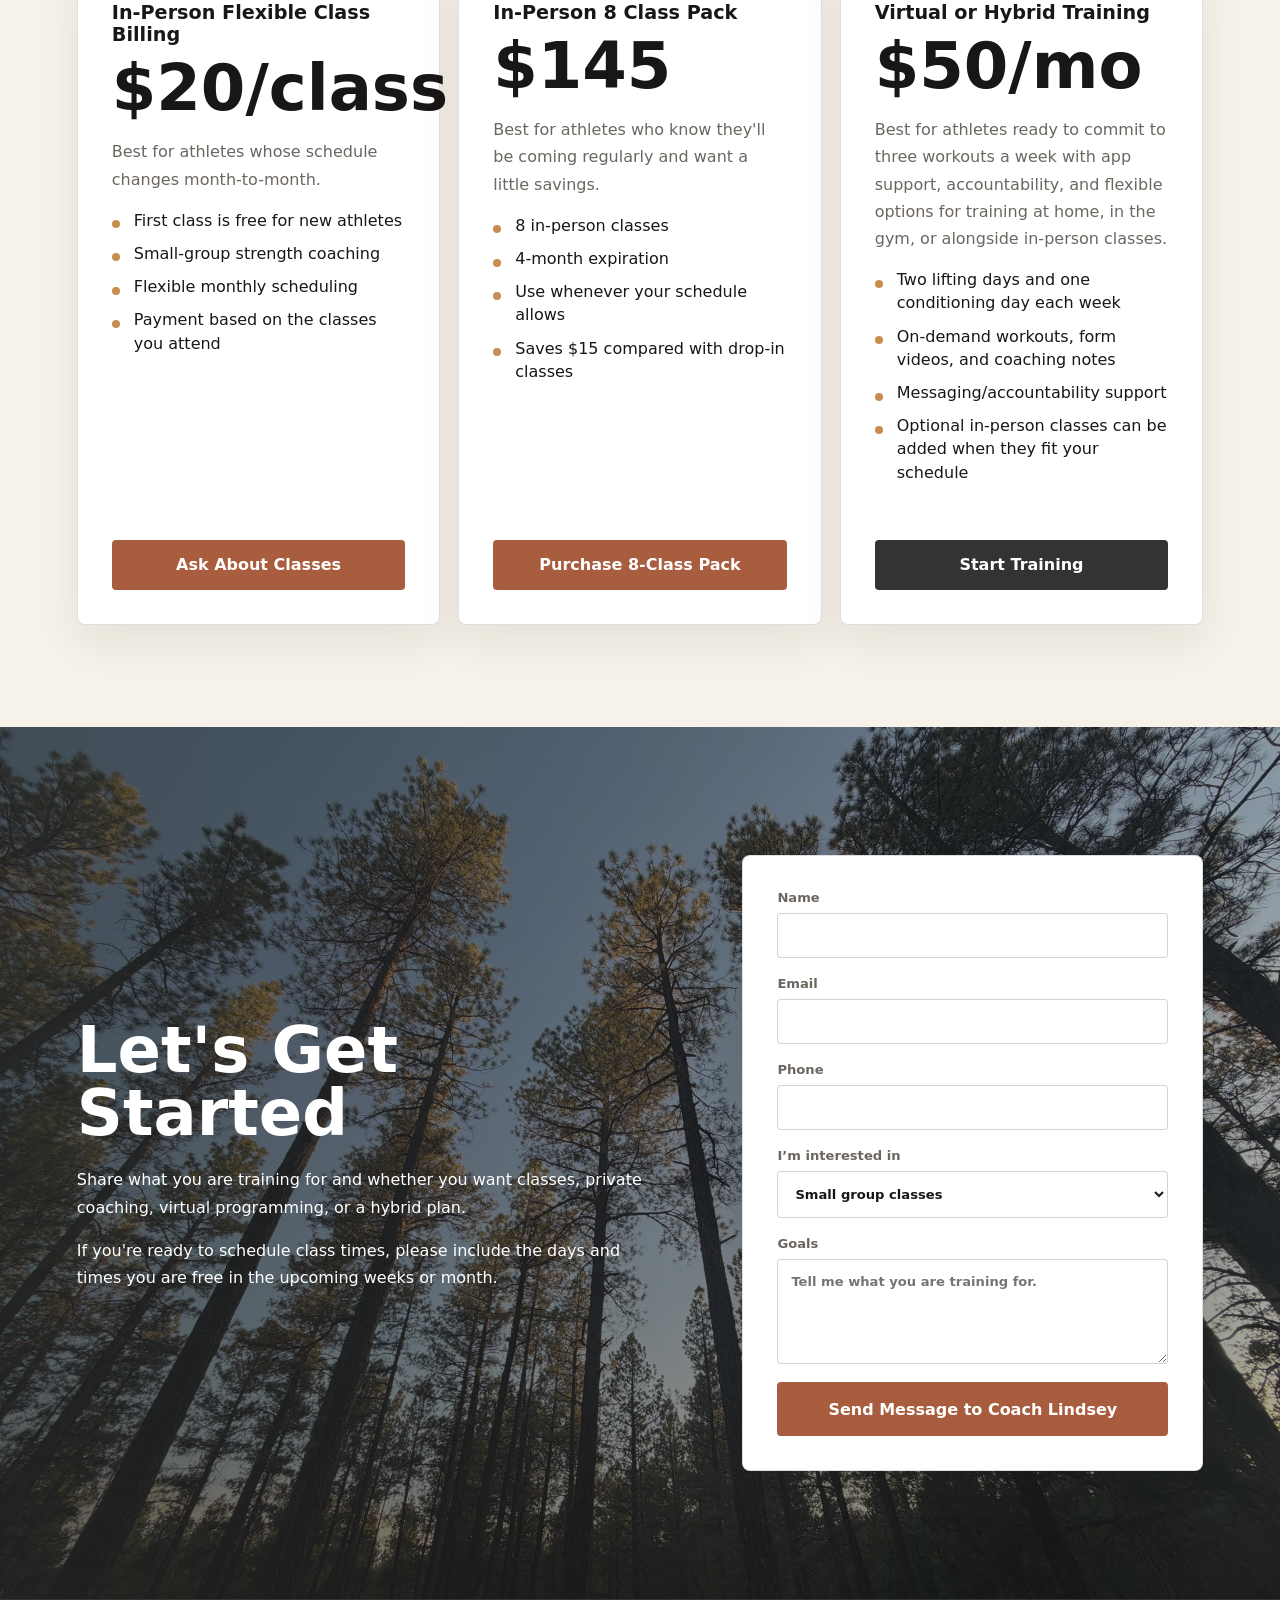
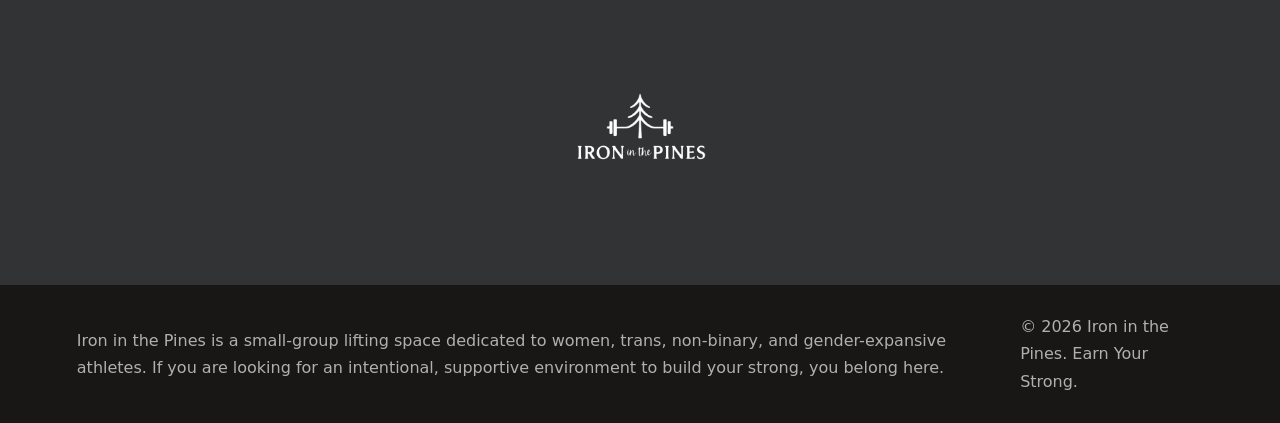
==== commit 90cb48af: "Add files via upload" ====
--- a/index.html
+++ b/index.html
@@ -8,8 +8,22 @@
       name="description"
       content="Flagstaff strength training for women, mountain bikers, runners, and outdoor athletes. In-person classes, private coaching, and Earn Your Strong virtual coaching."
     >
+    <meta property="og:type" content="website">
+    <meta property="og:title" content="Iron in the Pines | Earn Your Strong">
+    <meta property="og:description" content="Flagstaff strength training for women. Small-group lifting, private coaching, and virtual strength programming.">
+    <meta property="og:url" content="https://ironinthepines.com/">
+    <meta property="og:image" content="https://ironinthepines.com/assets/social-preview.jpg">
+    <meta property="og:image:width" content="1200">
+    <meta property="og:image:height" content="1200">
+    <meta name="twitter:card" content="summary_large_image">
+    <meta name="twitter:title" content="Iron in the Pines | Earn Your Strong">
+    <meta name="twitter:description" content="Flagstaff strength training for women. Small-group lifting, private coaching, and virtual strength programming.">
+    <meta name="twitter:image" content="https://ironinthepines.com/assets/social-preview.jpg">
+    <link rel="icon" href="/favicon.ico" sizes="any">
+    <link rel="icon" type="image/png" sizes="32x32" href="/favicon-32x32.png">
+    <link rel="apple-touch-icon" sizes="180x180" href="/apple-touch-icon.png">
     <link rel="preconnect" href="https://images.unsplash.com">
-    <link rel="stylesheet" href="styles.css?v=20260613-logo">
+    <link rel="stylesheet" href="styles.css?v=20260614-whytrain">
   </head>
   <body>
     <header class="site-header" data-header>
@@ -21,9 +35,9 @@
         <span></span>
       </button>
       <nav class="site-nav" data-nav>
-        <a href="#programs">Programs</a>
+        <a href="#programs">Ways to Train</a>
         <a href="#method">Method</a>
-        <a href="#pricing">Packages</a>
+        <a href="#pricing">Pricing</a>
         <a href="coach.html">Coach Bio</a>
         <a class="nav-cta" href="#contact">Get Started</a>
       </nav>
@@ -68,10 +82,10 @@
 
       <section class="section section-split" id="programs">
         <div class="section-copy">
-          <p class="eyebrow">Programs</p>
-          <h2>Strength for the trail, the bike, the run, and the everyday carry.</h2>
+          <p class="eyebrow">Ways to Train</p>
+          <h2>Strength for the trail, bike, run, and the everyday carry.</h2>
           <p>
-            Train in person on the north side of Flagstaff, work privately on specific goals, or follow Earn Your Strong through virtual coaching. Every option is built around smart progress, full-body workouts, and coaching that meets your actual season.
+            Train in-person on the north side of Flagstaff, work privately on specific goals, or follow Earn Your Strong through virtual coaching. Every option is built around smart progress, full-body workouts, and coaching that meets your actual season.
           </p>
         </div>
         <div class="program-grid">
@@ -80,15 +94,14 @@
             <div class="program-card-body">
               <p class="program-type">Small group classes</p>
               <h3>Flagstaff Strength Classes</h3>
-              <p>In-person lifting classes three days a week on the north side of Flagstaff, with like-minded women earning their strong.</p>
+              <p>In-person lifting classes are $20/class, held three days a week on the north side of Flagstaff with a supportive, like-minded community earning their strong.</p>
               <ul>
                 <li>Tuesday, Wednesday, and Thursday at 8:15 and 9:30</li>
                 <li>Private garage gym setting for groups no larger than 4</li>
                 <li>Complete warm up, full-body lifting, carry work, and cool down</li>
               </ul>
               <div class="card-actions">
-                <a class="button button-primary" href="https://buy.stripe.com/aFa4gA1zK4KU83C46ygrS00">Buy 4 Class Pack</a>
-                <a class="button button-dark" href="https://buy.stripe.com/00w14oemw2CM5Vu8mOgrS02">Buy 8 Class Pack</a>
+                <a class="button button-primary" href="#pricing">See Pricing</a>
               </div>
             </div>
           </article>
@@ -97,7 +110,7 @@
             <div class="program-card-body">
               <p class="program-type">Private coaching</p>
               <h3>Private Strength & Performance Coaching</h3>
-              <p>Private training for specific needs: sport performance, new to lifting, and strength for women entering perimenopause and beyond.</p>
+              <p>Private training for specific needs: sport performance, new to lifting, and strength for individuals navigating perimenopause and beyond.</p>
               <ul>
                 <li>Personalized programming</li>
                 <li>Scheduling flexibility to adapt to your schedule</li>
@@ -120,7 +133,7 @@
                 <li>Accountability, habit training, demos, and tracking</li>
               </ul>
               <div class="card-actions">
-                <a class="button button-primary" href="https://pro.everfit.io/ironinthepines">Earn Your Strong App</a>
+                <a class="button button-primary" href="https://package.everfit.io/PF368606">Earn Your Strong App</a>
               </div>
             </div>
           </article>
@@ -136,12 +149,12 @@
           <div class="method-item">
             <span>01</span>
             <h3>Prepare</h3>
-            <p>Start with a complete warm up that gets your joints, core, and nervous system ready to lift well.</p>
+            <p>Start with a complete warm up that gets your joints, core, and nervous system ready to lift well. Programming is adapted to individual needs so training stays safe, effective, and appropriately challenging. Coaching is attuned and encouraging, with support for the healthy life habits that make strength possible: sleep, water, food, and adequate rest.</p>
           </div>
           <div class="method-item">
             <span>02</span>
             <h3>Lift</h3>
-            <p>Programming focuses on four primary compound lifts, which efficiently maximize strength, muscle growth, and functional fitness by engaging multiple joints and large muscle groups simultaneously.</p>
+            <p>Programming focuses on four primary compound lifts, which efficiently maximize strength, muscle growth, and functional fitness by engaging multiple joints and large muscle groups simultaneously. Movements rotate every 4 weeks so you can build strength with intention and enough variety to stay engaged.</p>
           </div>
           <div class="method-item">
             <span>03</span>
@@ -151,7 +164,7 @@
           <div class="method-item">
             <span>04</span>
             <h3>Core</h3>
-            <p>Inner core strength creates a strong, stable center for life's twists and turns, safe lifting, and a cool down to follow.</p>
+            <p>Pilates-based core work builds a strong, stable center for life's twists and turns while supporting safe lifting form. Breath work and pelvic floor awareness are woven into the sequence, with a cool down to follow every workout.</p>
           </div>
         </div>
       </section>
@@ -169,64 +182,89 @@
 
       <section class="section details-section">
         <div class="section-heading">
-          <p class="eyebrow">What you can expect</p>
-          <h2>Progressive strength with enough variety to stay athletic.</h2>
+          <p class="eyebrow">Why We Train</p>
+          <h2>Benefits that carry into real life.</h2>
         </div>
         <div class="details-grid">
           <article>
-            <h3>Four-week lifting blocks</h3>
-            <p>Movements change every four weeks, giving you enough repetition to improve and enough freshness to stay engaged.</p>
+            <h3>Bone & Muscle Health</h3>
+            <p>Support your body through every life transition.</p>
           </article>
           <article>
-            <h3>Outdoor-athlete carryover</h3>
-            <p>Programming supports strength, balance, power, and resilience for mountain biking, running, hiking, and daily life.</p>
+            <h3>Daily Confidence</h3>
+            <p>Move powerfully on the trail, in sport, and in daily life.</p>
           </article>
           <article>
-            <h3>Flexible ways to train</h3>
-            <p>Stay local in class, get private support for specific goals, or use virtual coaching for app-guided and hybrid programming.</p>
+            <h3>Future Resilience</h3>
+            <p>Protect your energy and longevity for the long haul.</p>
           </article>
         </div>
       </section>
 
       <section class="pricing-section" id="pricing">
         <div class="pricing-copy">
-          <p class="eyebrow">Packages</p>
-          <h2>Choose the training support that fits your season.</h2>
+          <p class="eyebrow">Pricing</p>
+          <h2>Flexible to Fit Your Life</h2>
           <p>
-            Class packs are intended to be used within one month so your training stays consistent and progressive. All three options include programming for two lifting days each week and one conditioning day. Workouts completed outside of in-person classes are accessible through Earn Your Strong, with on-demand workouts, form videos, and training you can do at home or in a gym.
+            Choose the option that fits your season: flexible class billing, an 8-class pack, or virtual/hybrid training. Drop-in classes are $20/class, and your first class is free. I'll check in before the start of each month for scheduling.
           </p>
         </div>
         <div class="pricing-grid">
-          <article id="stripe-4-pack">
-            <h3>4 Class Pack</h3>
-            <p class="price">$80</p>
-            <p>Good for clients testing consistency or mixing classes around travel, trail days, and family schedules.</p>
-            <a class="button button-primary" href="https://buy.stripe.com/aFa4gA1zK4KU83C46ygrS00">Purchase 4 Class Pack</a>
+          <article id="flexible-class-billing">
+            <h3>In-Person Flexible Class Billing</h3>
+            <p class="price">$20/class</p>
+            <p>Best for athletes whose schedule changes month-to-month.</p>
+            <ul>
+              <li>First class is free for new athletes</li>
+              <li>Small-group strength coaching</li>
+              <li>Flexible monthly scheduling</li>
+              <li>Payment based on the classes you attend</li>
+            </ul>
+            <a class="button button-primary" href="#contact">Ask About Classes</a>
           </article>
           <article id="stripe-8-pack">
-            <h3>8 Class Pack</h3>
-            <p class="price">$160</p>
-            <p>Best for regular lifters attending twice weekly, so your lifting sessions for the month can all be done with in-person coaching, form training, in our supportive and local community.</p>
-            <a class="button button-primary" href="https://buy.stripe.com/00w14oemw2CM5Vu8mOgrS02">Purchase 8 Class Pack</a>
+            <h3>In-Person 8 Class Pack</h3>
+            <p class="price">$145</p>
+            <p>Best for athletes who know they'll be coming regularly and want a little savings.</p>
+            <ul>
+              <li>8 in-person classes</li>
+              <li>4-month expiration</li>
+              <li>Use whenever your schedule allows</li>
+              <li>Saves $15 compared with drop-in classes</li>
+            </ul>
+            <a class="button button-primary" href="https://buy.stripe.com/7sYcN6fqAdhqcjS46ygrS03">Purchase 8-Class Pack</a>
           </article>
           <article id="virtual-training">
-            <h3>Virtual Training</h3>
+            <h3>Virtual or Hybrid Training</h3>
             <p class="price">$50/mo</p>
-            <p>App-guided progressive programming with virtual and hybrid options, an intro call, app communication, on-demand workouts, accountability, and habit support.</p>
-            <a class="button button-dark" href="https://package.everfit.io/PF368606">Earn Your Strong</a>
+            <p>Best for athletes ready to commit to three workouts a week with app support, accountability, and flexible options for training at home, in the gym, or alongside in-person classes.</p>
+            <ul>
+              <li>Two lifting days and one conditioning day each week</li>
+              <li>On-demand workouts, form videos, and coaching notes</li>
+              <li>Messaging/accountability support</li>
+              <li>Optional in-person classes can be added when they fit your schedule</li>
+            </ul>
+            <a class="button button-dark" href="https://package.everfit.io/PF368606">Start Training</a>
           </article>
         </div>
       </section>
 
       <section class="contact-section" id="contact">
         <div class="contact-copy">
-          <p class="eyebrow">Start</p>
           <h2>Let's Get Started</h2>
           <p>
             Share what you are training for and whether you want classes, private coaching, virtual programming, or a hybrid plan.
           </p>
-        </div>
-        <form class="contact-form" action="mailto:ironinthepines@gmail.com" method="post" enctype="text/plain">
+          <p>
+            If you're ready to schedule class times, please include the days and times you are free in the upcoming weeks or month.
+          </p>
+        </div>
+        <form class="contact-form" action="https://formsubmit.co/ironinthepines@gmail.com" method="post">
+          <input type="hidden" name="_subject" value="New Iron in the Pines inquiry">
+          <input type="hidden" name="_template" value="table">
+          <input type="hidden" name="_captcha" value="false">
+          <input type="hidden" name="_next" value="http://ironinthepines.com/#contact">
+          <input type="text" name="_honey" autocomplete="off" tabindex="-1" aria-hidden="true" class="form-honey">
           <label>
             Name
             <input name="name" type="text" autocomplete="name" required>
@@ -234,6 +272,10 @@
           <label>
             Email
             <input name="email" type="email" autocomplete="email" required>
+          </label>
+          <label>
+            Phone
+            <input name="phone" type="tel" autocomplete="tel">
           </label>
           <label>
             I’m interested in
@@ -258,6 +300,7 @@
     </main>
 
     <footer class="site-footer">
+      <p class="footer-inclusion-statement">Iron in the Pines is a small-group lifting space dedicated to women, trans, non-binary, and gender-expansive athletes. If you are looking for an intentional, supportive environment to build your strong, you belong here.</p>
       <p>&copy; <span data-year></span> Iron in the Pines. Earn Your Strong.</p>
     </footer>
 
